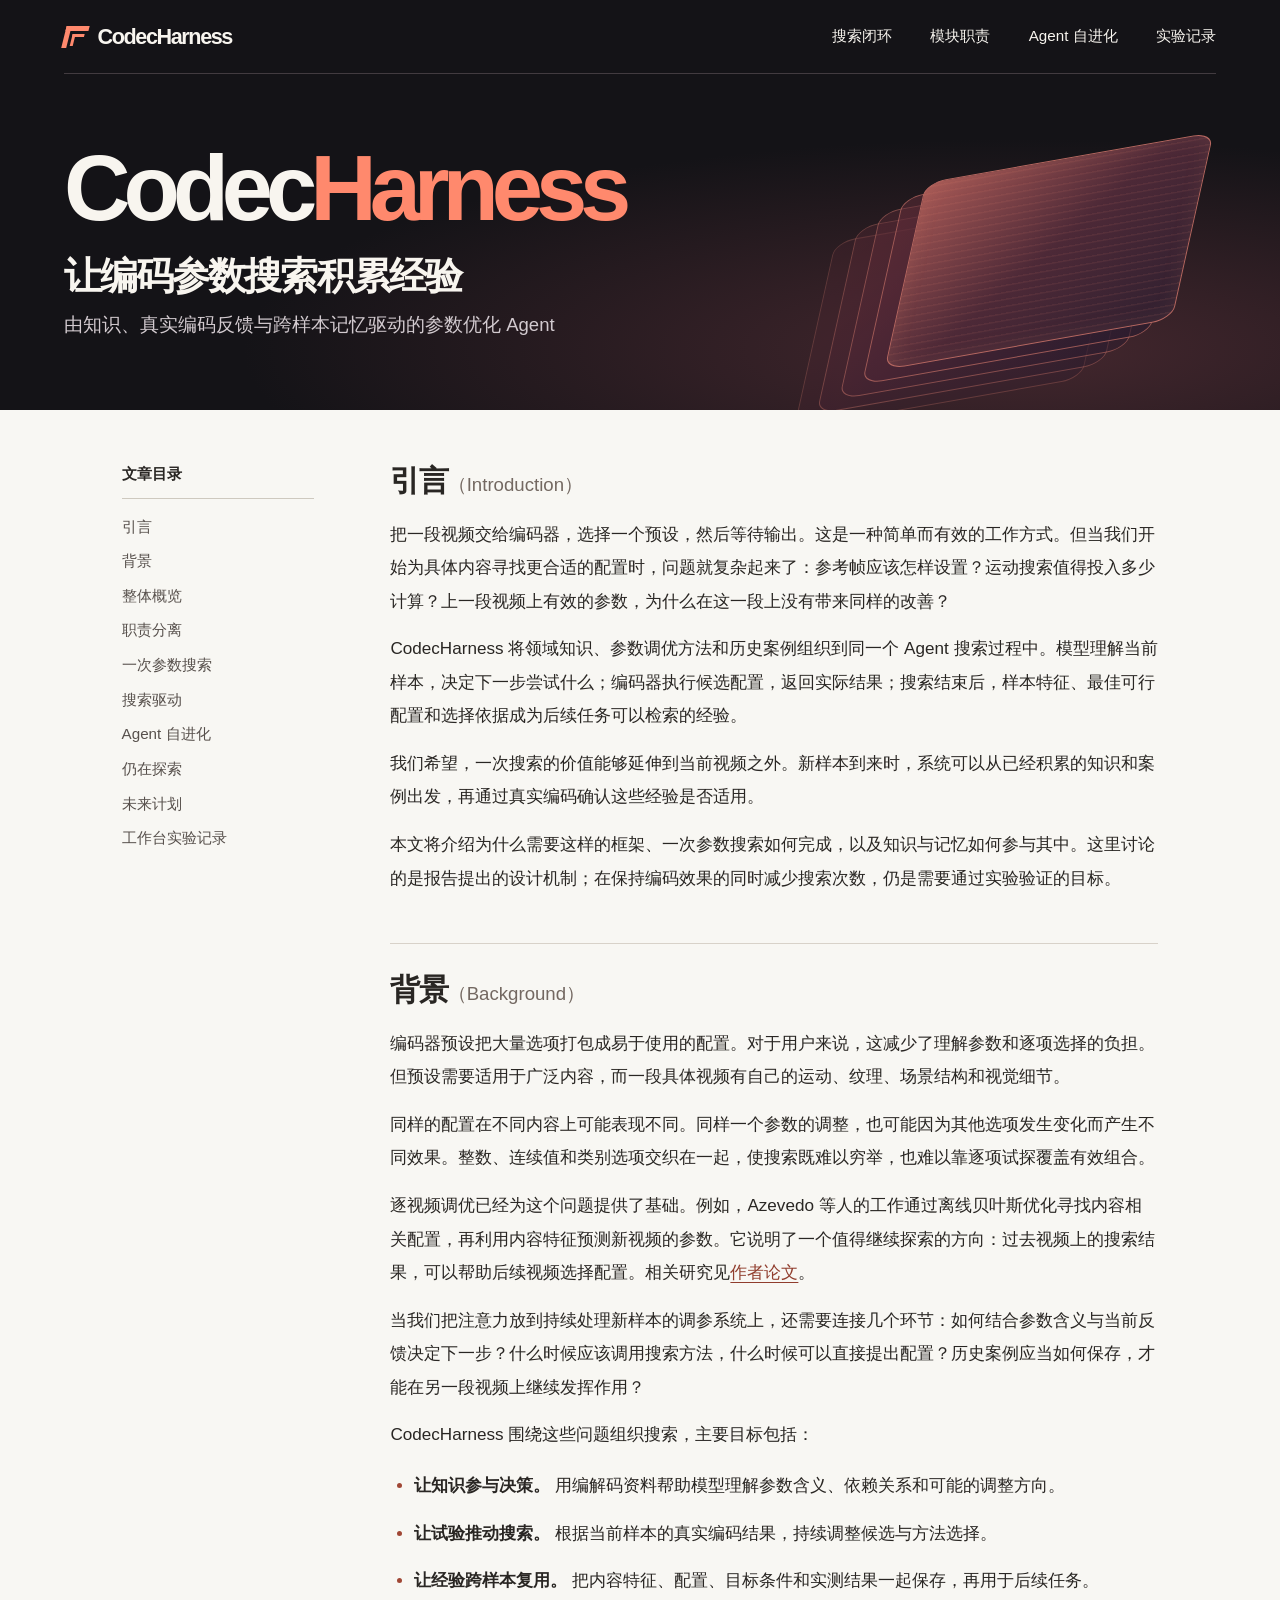
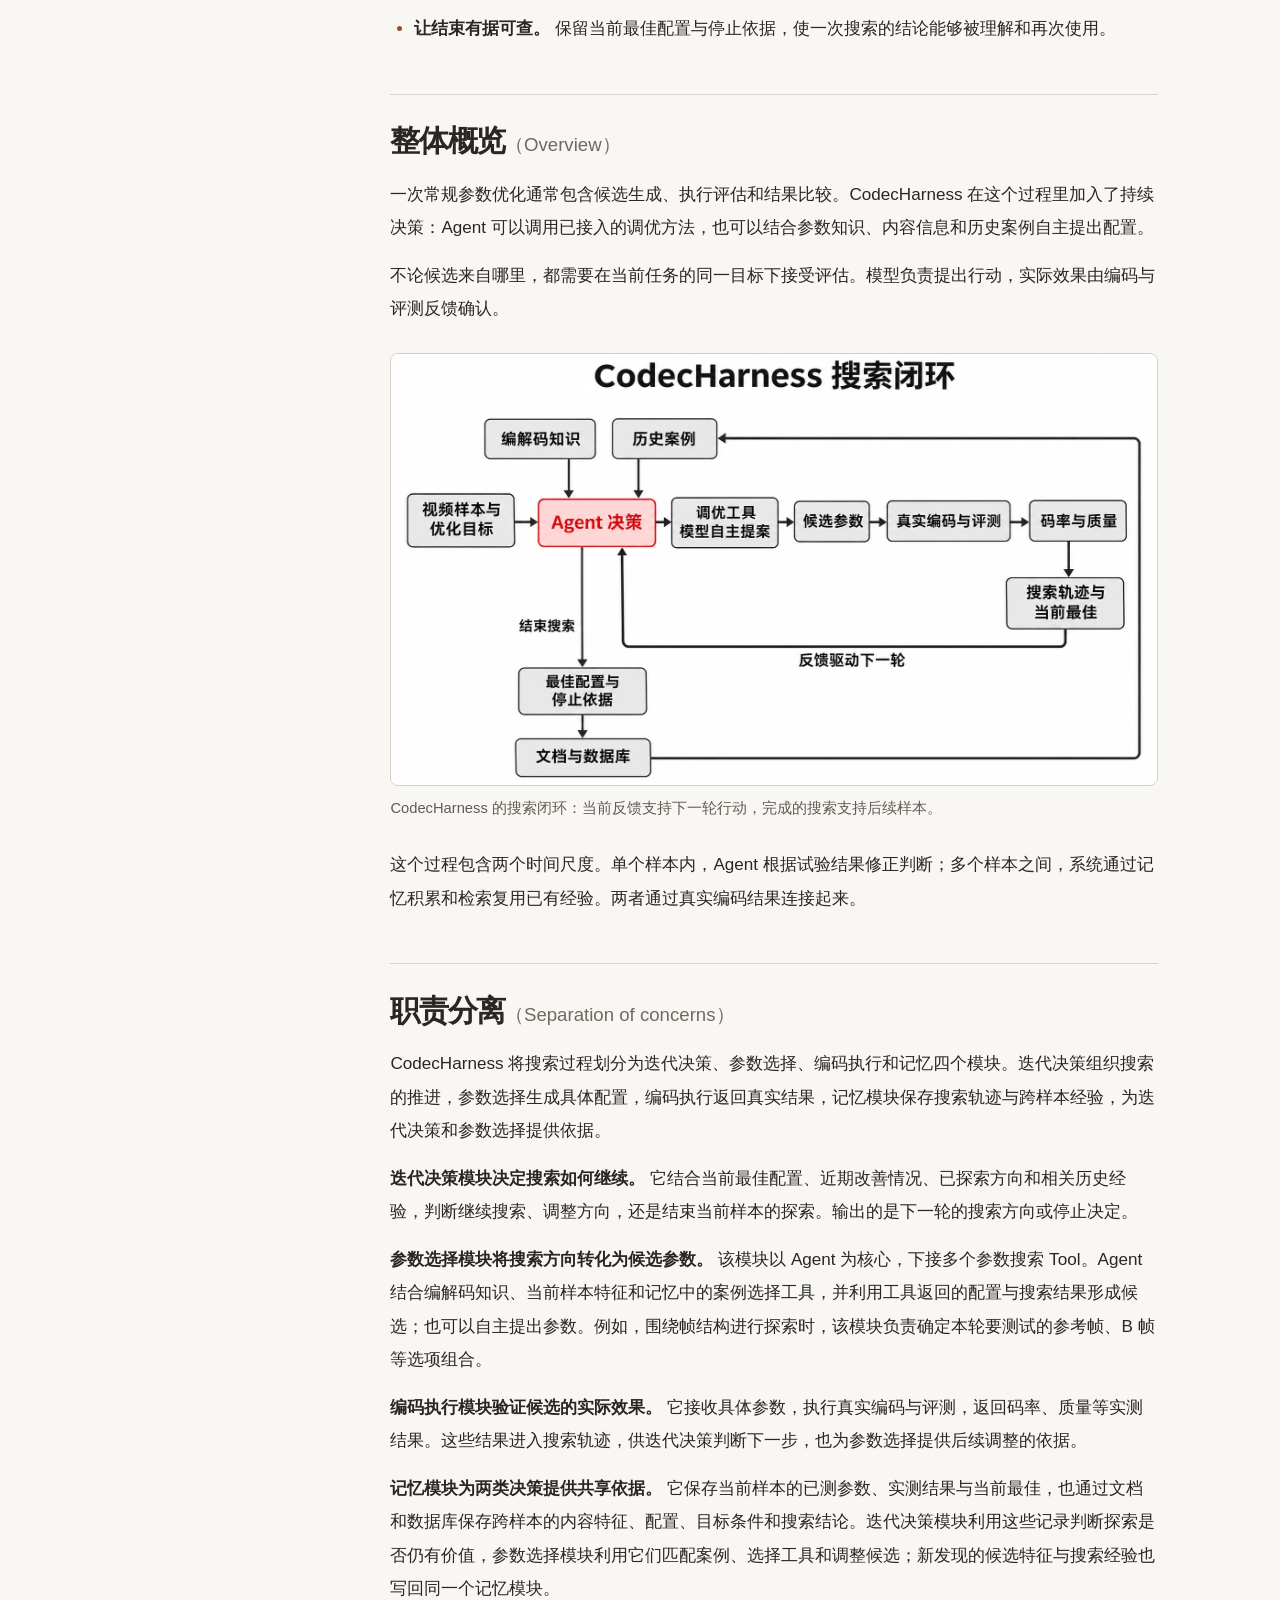
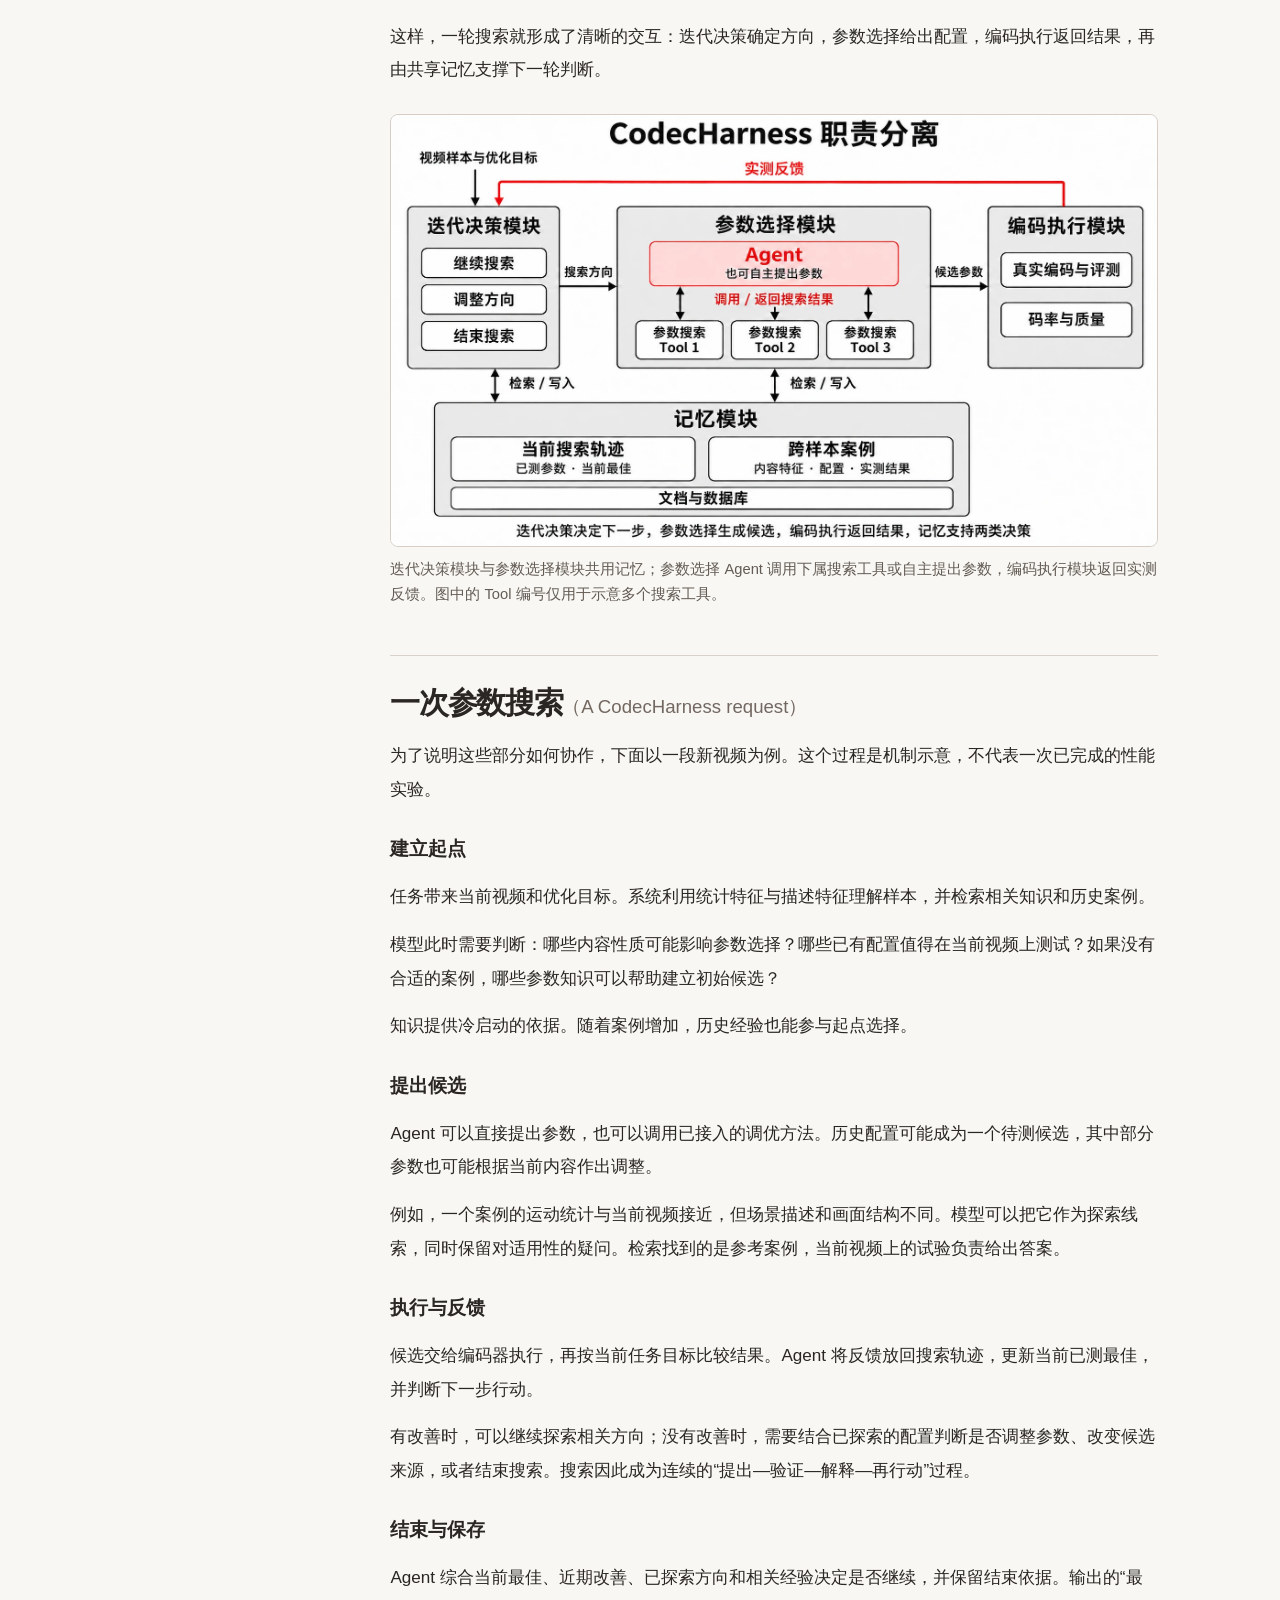
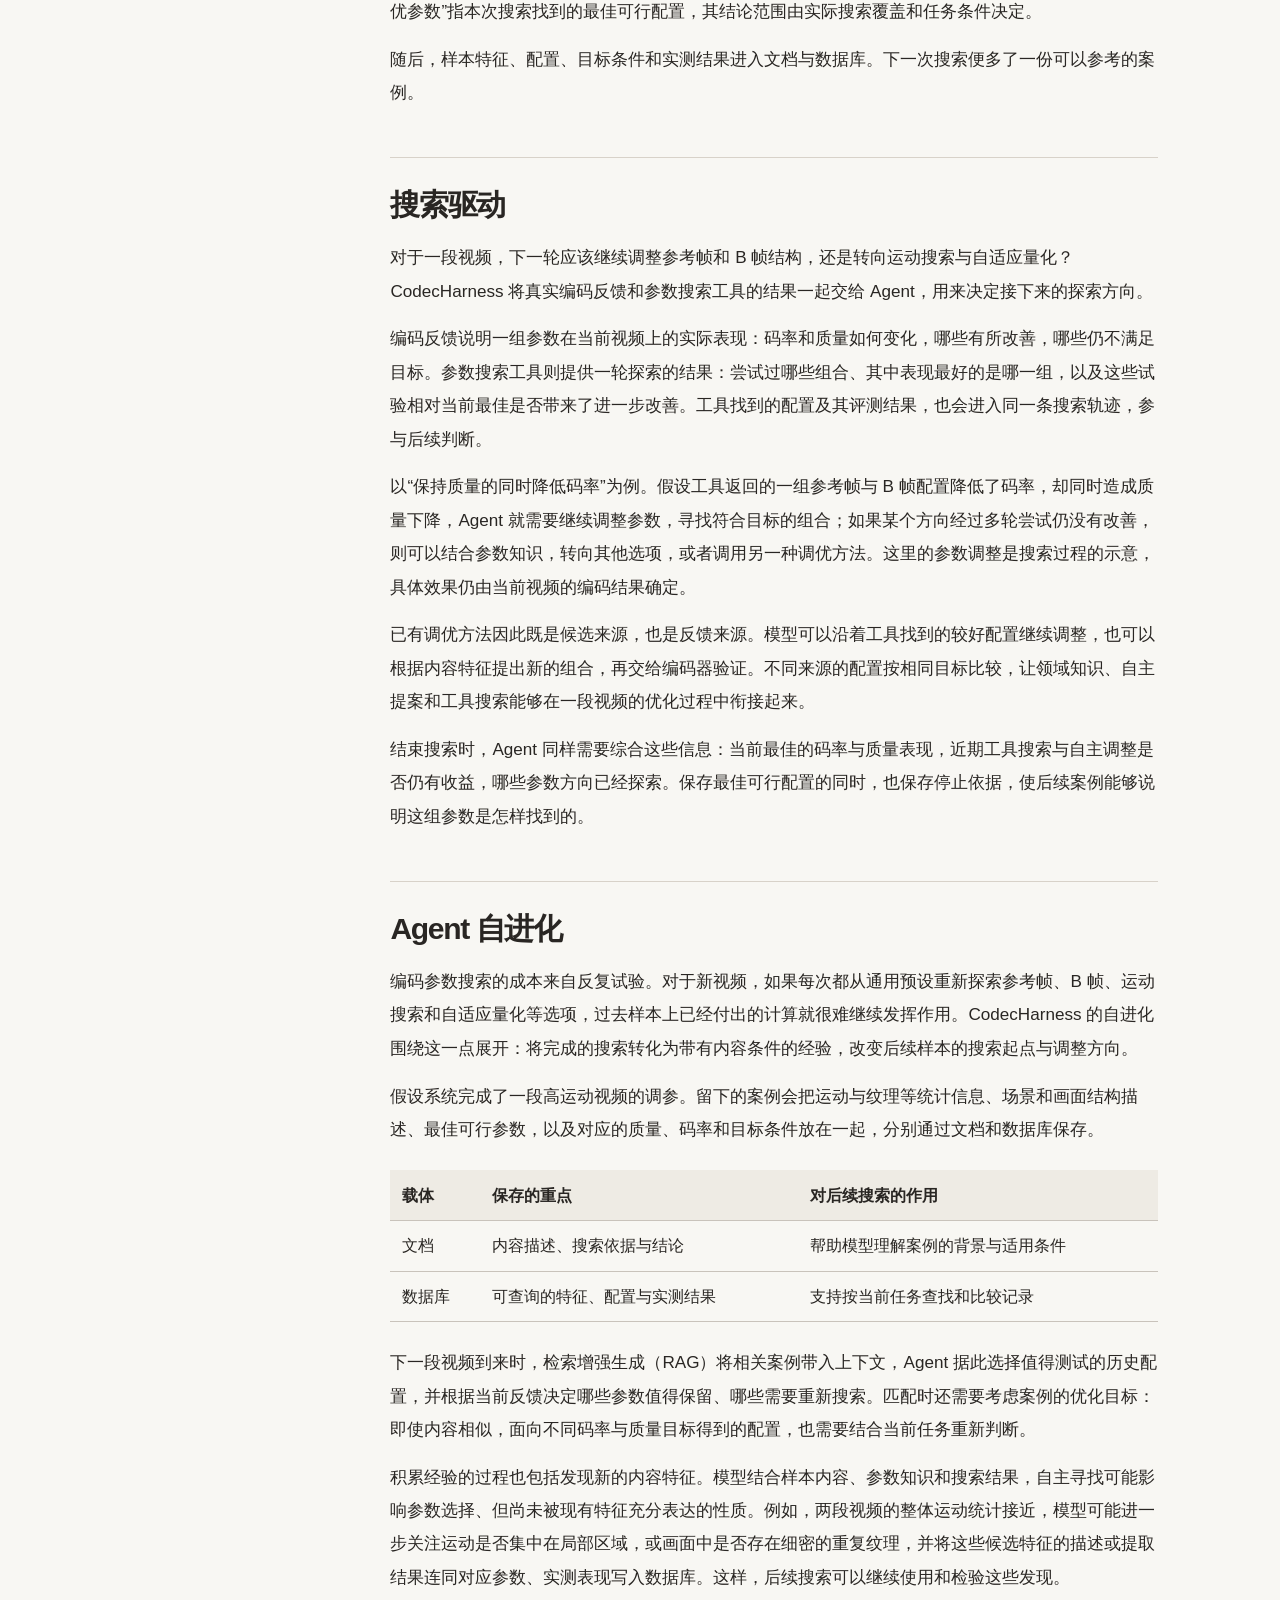
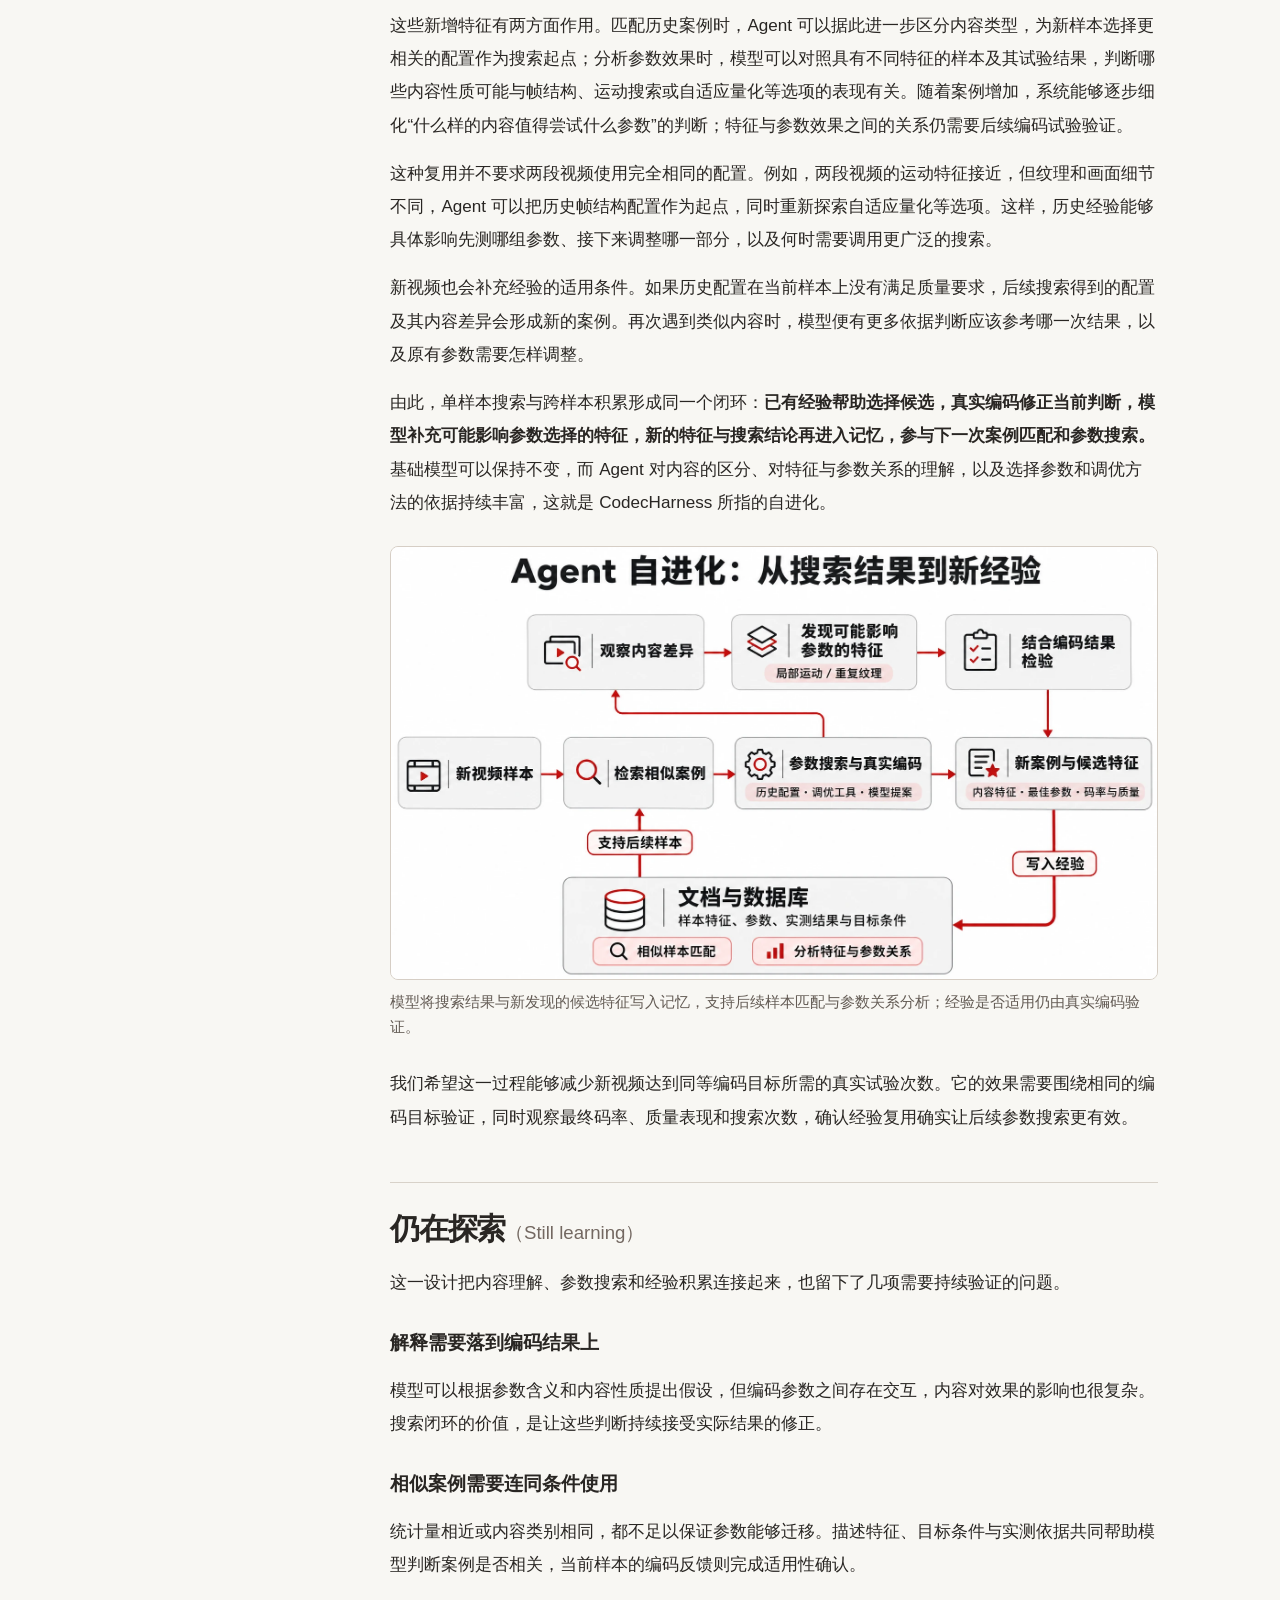
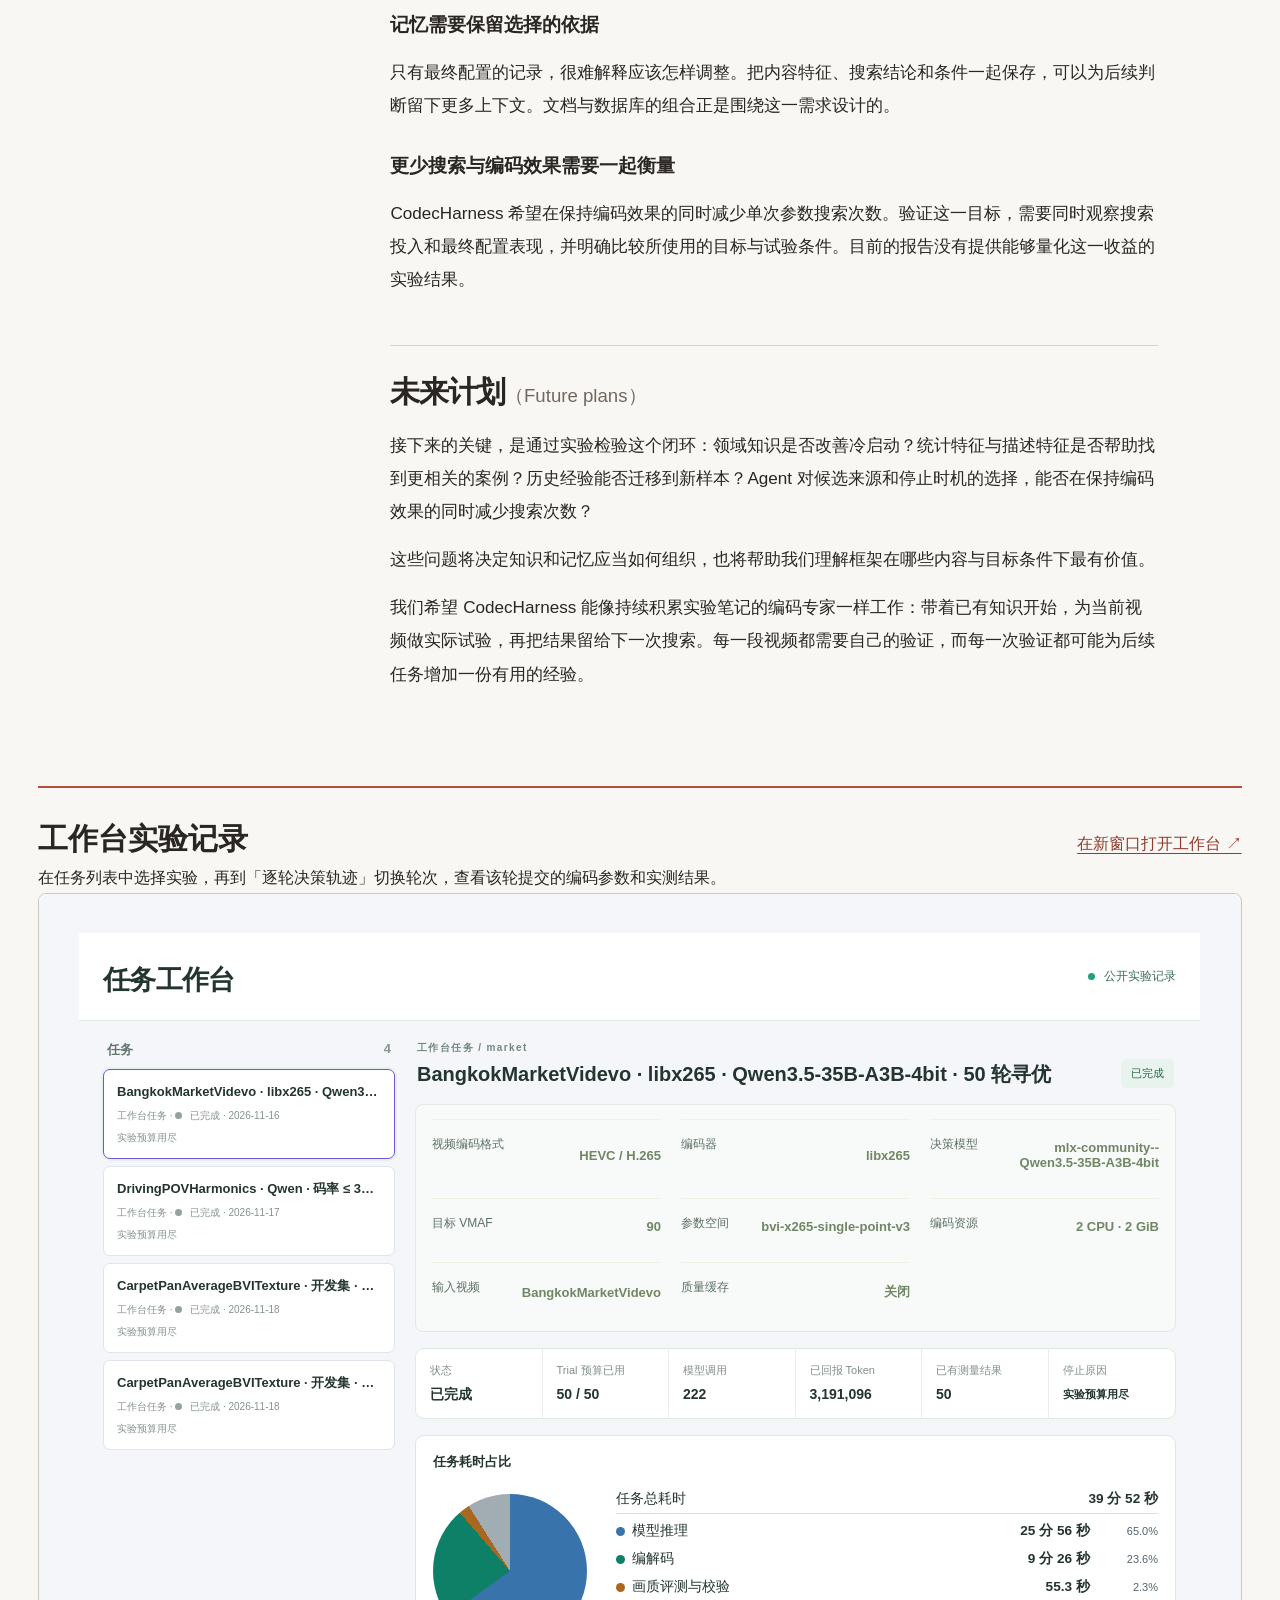
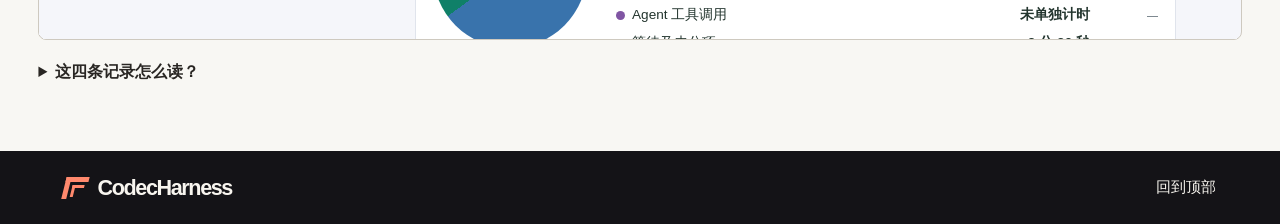
==== index.html @ 99e0470c "Embed the platform task workbench and publish four read-only records" ====
<!doctype html>
<html lang="zh-CN">
<head>
  <meta charset="utf-8">
  <meta name="viewport" content="width=device-width, initial-scale=1">
  <meta name="description" content="由知识、真实编码反馈与跨样本记忆驱动的参数优化 Agent。">
  <title>CodecHarness：让编码参数搜索积累经验</title>
  <link rel="stylesheet" href="homepage.css">
</head>
<body id="top">
  <a class="skip" href="#introduction">跳至正文</a>
  <header class="bar frame">
    <a class="brand" href="#top"><i aria-hidden="true"></i>CodecHarness</a>
    <nav aria-label="主导航"><a href="#overview">搜索闭环</a><a href="#modules">模块职责</a><a href="#evolution">Agent 自进化</a><a href="#experiments">实验记录</a></nav>
  </header>
  <main>
    <div class="cover">
      <div class="frame hero">
        <div class="title-block">
          <h1><span class="wordmark">Codec<b>Harness</b></span><span class="sr-only">：</span><span class="headline">让编码参数搜索积累经验</span></h1>
          <p class="lead">由知识、真实编码反馈与跨样本记忆驱动的参数优化 Agent</p>
        </div>
        <div class="frames" aria-hidden="true"><i></i><i></i><i></i><i></i><i></i></div>
      </div>
    </div>
    <div class="paper">
      <div class="frame reading-layout">
        <aside class="contents">
          <h2>文章目录</h2>
          <nav aria-label="文章目录"><a href="#introduction">引言</a>
<a href="#background">背景</a>
<a href="#overview">整体概览</a>
<a href="#modules">职责分离</a>
<a href="#request">一次参数搜索</a>
<a href="#search">搜索驱动</a>
<a href="#evolution">Agent 自进化</a>
<a href="#questions">仍在探索</a>
<a href="#future">未来计划</a>
<a href="#experiments">工作台实验记录</a></nav>
        </aside>
        <div class="reading-column">
        <article class="manuscript" aria-label="项目正文">
<h2 id="introduction">引言<small>（Introduction）</small></h2>
<p>把一段视频交给编码器，选择一个预设，然后等待输出。这是一种简单而有效的工作方式。但当我们开始为具体内容寻找更合适的配置时，问题就复杂起来了：参考帧应该怎样设置？运动搜索值得投入多少计算？上一段视频上有效的参数，为什么在这一段上没有带来同样的改善？</p>
<p>CodecHarness 将领域知识、参数调优方法和历史案例组织到同一个 Agent 搜索过程中。模型理解当前样本，决定下一步尝试什么；编码器执行候选配置，返回实际结果；搜索结束后，样本特征、最佳可行配置和选择依据成为后续任务可以检索的经验。</p>
<p>我们希望，一次搜索的价值能够延伸到当前视频之外。新样本到来时，系统可以从已经积累的知识和案例出发，再通过真实编码确认这些经验是否适用。</p>
<p>本文将介绍为什么需要这样的框架、一次参数搜索如何完成，以及知识与记忆如何参与其中。这里讨论的是报告提出的设计机制；在保持编码效果的同时减少搜索次数，仍是需要通过实验验证的目标。</p>
<h2 id="background">背景<small>（Background）</small></h2>
<p>编码器预设把大量选项打包成易于使用的配置。对于用户来说，这减少了理解参数和逐项选择的负担。但预设需要适用于广泛内容，而一段具体视频有自己的运动、纹理、场景结构和视觉细节。</p>
<p>同样的配置在不同内容上可能表现不同。同样一个参数的调整，也可能因为其他选项发生变化而产生不同效果。整数、连续值和类别选项交织在一起，使搜索既难以穷举，也难以靠逐项试探覆盖有效组合。</p>
<p>逐视频调优已经为这个问题提供了基础。例如，Azevedo 等人的工作通过离线贝叶斯优化寻找内容相关配置，再利用内容特征预测新视频的参数。它说明了一个值得继续探索的方向：过去视频上的搜索结果，可以帮助后续视频选择配置。相关研究见<a href="https://studios.disneyresearch.com/app/uploads/2024/09/Efficient-Video-Encoder-Autotuning-via-Offline-Bayesian-Optimization-and-Supervised-Learning-Paper.pdf">作者论文</a>。</p>
<p>当我们把注意力放到持续处理新样本的调参系统上，还需要连接几个环节：如何结合参数含义与当前反馈决定下一步？什么时候应该调用搜索方法，什么时候可以直接提出配置？历史案例应当如何保存，才能在另一段视频上继续发挥作用？</p>
<p>CodecHarness 围绕这些问题组织搜索，主要目标包括：</p>
<ul>
<li><strong>让知识参与决策。</strong> 用编解码资料帮助模型理解参数含义、依赖关系和可能的调整方向。</li>
<li><strong>让试验推动搜索。</strong> 根据当前样本的真实编码结果，持续调整候选与方法选择。</li>
<li><strong>让经验跨样本复用。</strong> 把内容特征、配置、目标条件和实测结果一起保存，再用于后续任务。</li>
<li><strong>让结束有据可查。</strong> 保留当前最佳配置与停止依据，使一次搜索的结论能够被理解和再次使用。</li>
</ul>
<h2 id="overview">整体概览<small>（Overview）</small></h2>
<p>一次常规参数优化通常包含候选生成、执行评估和结果比较。CodecHarness 在这个过程里加入了持续决策：Agent 可以调用已接入的调优方法，也可以结合参数知识、内容信息和历史案例自主提出配置。</p>
<p>不论候选来自哪里，都需要在当前任务的同一目标下接受评估。模型负责提出行动，实际效果由编码与评测反馈确认。</p>
<figure>
<a class="diagram" href="images/search-loop.webp"><img src="images/search-loop.webp" alt="CodecHarness 搜索闭环" width="1672" height="941" loading="lazy"></a>
<figcaption>CodecHarness 的搜索闭环：当前反馈支持下一轮行动，完成的搜索支持后续样本。</figcaption>
</figure>
<p>这个过程包含两个时间尺度。单个样本内，Agent 根据试验结果修正判断；多个样本之间，系统通过记忆积累和检索复用已有经验。两者通过真实编码结果连接起来。</p>
<h2 id="modules">职责分离<small>（Separation of concerns）</small></h2>
<p>CodecHarness 将搜索过程划分为迭代决策、参数选择、编码执行和记忆四个模块。迭代决策组织搜索的推进，参数选择生成具体配置，编码执行返回真实结果，记忆模块保存搜索轨迹与跨样本经验，为迭代决策和参数选择提供依据。</p>
<p><strong>迭代决策模块决定搜索如何继续。</strong> 它结合当前最佳配置、近期改善情况、已探索方向和相关历史经验，判断继续搜索、调整方向，还是结束当前样本的探索。输出的是下一轮的搜索方向或停止决定。</p>
<p><strong>参数选择模块将搜索方向转化为候选参数。</strong> 该模块以 Agent 为核心，下接多个参数搜索 Tool。Agent 结合编解码知识、当前样本特征和记忆中的案例选择工具，并利用工具返回的配置与搜索结果形成候选；也可以自主提出参数。例如，围绕帧结构进行探索时，该模块负责确定本轮要测试的参考帧、B 帧等选项组合。</p>
<p><strong>编码执行模块验证候选的实际效果。</strong> 它接收具体参数，执行真实编码与评测，返回码率、质量等实测结果。这些结果进入搜索轨迹，供迭代决策判断下一步，也为参数选择提供后续调整的依据。</p>
<p><strong>记忆模块为两类决策提供共享依据。</strong> 它保存当前样本的已测参数、实测结果与当前最佳，也通过文档和数据库保存跨样本的内容特征、配置、目标条件和搜索结论。迭代决策模块利用这些记录判断探索是否仍有价值，参数选择模块利用它们匹配案例、选择工具和调整候选；新发现的候选特征与搜索经验也写回同一个记忆模块。</p>
<p>这样，一轮搜索就形成了清晰的交互：迭代决策确定方向，参数选择给出配置，编码执行返回结果，再由共享记忆支撑下一轮判断。</p>
<figure>
<a class="diagram" href="images/modules-v3.webp"><img src="images/modules-v3.webp" alt="CodecHarness 四个模块与交互" width="1672" height="941" loading="lazy"></a>
<figcaption>迭代决策模块与参数选择模块共用记忆；参数选择 Agent 调用下属搜索工具或自主提出参数，编码执行模块返回实测反馈。图中的 Tool 编号仅用于示意多个搜索工具。</figcaption>
</figure>
<h2 id="request">一次参数搜索<small>（A CodecHarness request）</small></h2>
<p>为了说明这些部分如何协作，下面以一段新视频为例。这个过程是机制示意，不代表一次已完成的性能实验。</p>
<h3>建立起点</h3>
<p>任务带来当前视频和优化目标。系统利用统计特征与描述特征理解样本，并检索相关知识和历史案例。</p>
<p>模型此时需要判断：哪些内容性质可能影响参数选择？哪些已有配置值得在当前视频上测试？如果没有合适的案例，哪些参数知识可以帮助建立初始候选？</p>
<p>知识提供冷启动的依据。随着案例增加，历史经验也能参与起点选择。</p>
<h3>提出候选</h3>
<p>Agent 可以直接提出参数，也可以调用已接入的调优方法。历史配置可能成为一个待测候选，其中部分参数也可能根据当前内容作出调整。</p>
<p>例如，一个案例的运动统计与当前视频接近，但场景描述和画面结构不同。模型可以把它作为探索线索，同时保留对适用性的疑问。检索找到的是参考案例，当前视频上的试验负责给出答案。</p>
<h3>执行与反馈</h3>
<p>候选交给编码器执行，再按当前任务目标比较结果。Agent 将反馈放回搜索轨迹，更新当前已测最佳，并判断下一步行动。</p>
<p>有改善时，可以继续探索相关方向；没有改善时，需要结合已探索的配置判断是否调整参数、改变候选来源，或者结束搜索。搜索因此成为连续的“提出—验证—解释—再行动”过程。</p>
<h3>结束与保存</h3>
<p>Agent 综合当前最佳、近期改善、已探索方向和相关经验决定是否继续，并保留结束依据。输出的“最优参数”指本次搜索找到的最佳可行配置，其结论范围由实际搜索覆盖和任务条件决定。</p>
<p>随后，样本特征、配置、目标条件和实测结果进入文档与数据库。下一次搜索便多了一份可以参考的案例。</p>
<h2 id="search">搜索驱动</h2>
<p>对于一段视频，下一轮应该继续调整参考帧和 B 帧结构，还是转向运动搜索与自适应量化？CodecHarness 将真实编码反馈和参数搜索工具的结果一起交给 Agent，用来决定接下来的探索方向。</p>
<p>编码反馈说明一组参数在当前视频上的实际表现：码率和质量如何变化，哪些有所改善，哪些仍不满足目标。参数搜索工具则提供一轮探索的结果：尝试过哪些组合、其中表现最好的是哪一组，以及这些试验相对当前最佳是否带来了进一步改善。工具找到的配置及其评测结果，也会进入同一条搜索轨迹，参与后续判断。</p>
<p>以“保持质量的同时降低码率”为例。假设工具返回的一组参考帧与 B 帧配置降低了码率，却同时造成质量下降，Agent 就需要继续调整参数，寻找符合目标的组合；如果某个方向经过多轮尝试仍没有改善，则可以结合参数知识，转向其他选项，或者调用另一种调优方法。这里的参数调整是搜索过程的示意，具体效果仍由当前视频的编码结果确定。</p>
<p>已有调优方法因此既是候选来源，也是反馈来源。模型可以沿着工具找到的较好配置继续调整，也可以根据内容特征提出新的组合，再交给编码器验证。不同来源的配置按相同目标比较，让领域知识、自主提案和工具搜索能够在一段视频的优化过程中衔接起来。</p>
<p>结束搜索时，Agent 同样需要综合这些信息：当前最佳的码率与质量表现，近期工具搜索与自主调整是否仍有收益，哪些参数方向已经探索。保存最佳可行配置的同时，也保存停止依据，使后续案例能够说明这组参数是怎样找到的。</p>
<h2 id="evolution">Agent 自进化</h2>
<p>编码参数搜索的成本来自反复试验。对于新视频，如果每次都从通用预设重新探索参考帧、B 帧、运动搜索和自适应量化等选项，过去样本上已经付出的计算就很难继续发挥作用。CodecHarness 的自进化围绕这一点展开：将完成的搜索转化为带有内容条件的经验，改变后续样本的搜索起点与调整方向。</p>
<p>假设系统完成了一段高运动视频的调参。留下的案例会把运动与纹理等统计信息、场景和画面结构描述、最佳可行参数，以及对应的质量、码率和目标条件放在一起，分别通过文档和数据库保存。</p>
<table>
<thead>
<tr>
<th>载体</th>
<th>保存的重点</th>
<th>对后续搜索的作用</th>
</tr>
</thead>
<tbody>
<tr>
<td>文档</td>
<td>内容描述、搜索依据与结论</td>
<td>帮助模型理解案例的背景与适用条件</td>
</tr>
<tr>
<td>数据库</td>
<td>可查询的特征、配置与实测结果</td>
<td>支持按当前任务查找和比较记录</td>
</tr>
</tbody>
</table>
<p>下一段视频到来时，检索增强生成（RAG）将相关案例带入上下文，Agent 据此选择值得测试的历史配置，并根据当前反馈决定哪些参数值得保留、哪些需要重新搜索。匹配时还需要考虑案例的优化目标：即使内容相似，面向不同码率与质量目标得到的配置，也需要结合当前任务重新判断。</p>
<p>积累经验的过程也包括发现新的内容特征。模型结合样本内容、参数知识和搜索结果，自主寻找可能影响参数选择、但尚未被现有特征充分表达的性质。例如，两段视频的整体运动统计接近，模型可能进一步关注运动是否集中在局部区域，或画面中是否存在细密的重复纹理，并将这些候选特征的描述或提取结果连同对应参数、实测表现写入数据库。这样，后续搜索可以继续使用和检验这些发现。</p>
<p>这些新增特征有两方面作用。匹配历史案例时，Agent 可以据此进一步区分内容类型，为新样本选择更相关的配置作为搜索起点；分析参数效果时，模型可以对照具有不同特征的样本及其试验结果，判断哪些内容性质可能与帧结构、运动搜索或自适应量化等选项的表现有关。随着案例增加，系统能够逐步细化“什么样的内容值得尝试什么参数”的判断；特征与参数效果之间的关系仍需要后续编码试验验证。</p>
<p>这种复用并不要求两段视频使用完全相同的配置。例如，两段视频的运动特征接近，但纹理和画面细节不同，Agent 可以把历史帧结构配置作为起点，同时重新探索自适应量化等选项。这样，历史经验能够具体影响先测哪组参数、接下来调整哪一部分，以及何时需要调用更广泛的搜索。</p>
<p>新视频也会补充经验的适用条件。如果历史配置在当前样本上没有满足质量要求，后续搜索得到的配置及其内容差异会形成新的案例。再次遇到类似内容时，模型便有更多依据判断应该参考哪一次结果，以及原有参数需要怎样调整。</p>
<p>由此，单样本搜索与跨样本积累形成同一个闭环：<strong>已有经验帮助选择候选，真实编码修正当前判断，模型补充可能影响参数选择的特征，新的特征与搜索结论再进入记忆，参与下一次案例匹配和参数搜索。</strong> 基础模型可以保持不变，而 Agent 对内容的区分、对特征与参数关系的理解，以及选择参数和调优方法的依据持续丰富，这就是 CodecHarness 所指的自进化。</p>
<figure>
<a class="diagram" href="images/agent-evolution.webp"><img src="images/agent-evolution.webp" alt="Agent 自进化：从搜索结果到新经验" width="1672" height="941" loading="lazy"></a>
<figcaption>模型将搜索结果与新发现的候选特征写入记忆，支持后续样本匹配与参数关系分析；经验是否适用仍由真实编码验证。</figcaption>
</figure>
<p>我们希望这一过程能够减少新视频达到同等编码目标所需的真实试验次数。它的效果需要围绕相同的编码目标验证，同时观察最终码率、质量表现和搜索次数，确认经验复用确实让后续参数搜索更有效。</p>
<h2 id="questions">仍在探索<small>（Still learning）</small></h2>
<p>这一设计把内容理解、参数搜索和经验积累连接起来，也留下了几项需要持续验证的问题。</p>
<h3>解释需要落到编码结果上</h3>
<p>模型可以根据参数含义和内容性质提出假设，但编码参数之间存在交互，内容对效果的影响也很复杂。搜索闭环的价值，是让这些判断持续接受实际结果的修正。</p>
<h3>相似案例需要连同条件使用</h3>
<p>统计量相近或内容类别相同，都不足以保证参数能够迁移。描述特征、目标条件与实测依据共同帮助模型判断案例是否相关，当前样本的编码反馈则完成适用性确认。</p>
<h3>记忆需要保留选择的依据</h3>
<p>只有最终配置的记录，很难解释应该怎样调整。把内容特征、搜索结论和条件一起保存，可以为后续判断留下更多上下文。文档与数据库的组合正是围绕这一需求设计的。</p>
<h3>更少搜索与编码效果需要一起衡量</h3>
<p>CodecHarness 希望在保持编码效果的同时减少单次参数搜索次数。验证这一目标，需要同时观察搜索投入和最终配置表现，并明确比较所使用的目标与试验条件。目前的报告没有提供能够量化这一收益的实验结果。</p>
<h2 id="future">未来计划<small>（Future plans）</small></h2>
<p>接下来的关键，是通过实验检验这个闭环：领域知识是否改善冷启动？统计特征与描述特征是否帮助找到更相关的案例？历史经验能否迁移到新样本？Agent 对候选来源和停止时机的选择，能否在保持编码效果的同时减少搜索次数？</p>
<p>这些问题将决定知识和记忆应当如何组织，也将帮助我们理解框架在哪些内容与目标条件下最有价值。</p>
<p>我们希望 CodecHarness 能像持续积累实验笔记的编码专家一样工作：带着已有知识开始，为当前视频做实际试验，再把结果留给下一次搜索。每一段视频都需要自己的验证，而每一次验证都可能为后续任务增加一份有用的经验。</p>
        </article>
        </div>
      </div>
      <section class="records" aria-labelledby="experiments">
        <div class="records-heading"><h2 id="experiments">工作台实验记录</h2><a href="workbench/" target="_blank" rel="noopener">在新窗口打开工作台 ↗</a></div>
        <p>在任务列表中选择实验，再到「逐轮决策轨迹」切换轮次，查看该轮提交的编码参数和实测结果。</p>
        <iframe title="CodecHarness 任务工作台" src="workbench/" loading="lazy"></iframe>
        <details class="findings"><summary>这四条记录怎么读？</summary>
          <p><strong>曼谷市场片</strong>固定 VMAF ≥ 90，四段接续搜索共 50 轮。第 48 轮测得最低合格码率 286.425 kb/s，VMAF 为 90.226。该点尚无独立复测。</p>
          <p><strong>行车片</strong>固定码率上限 397.305 kb/s。50 轮中，第 35 轮在上限内画质最高，实测 382.658 kb/s、VMAF 91.657，独立复测得到相同码流。</p>
          <p><strong>地毯片</strong>两组各跑满 10 轮。同时按 VMAF ≥ 90 和码率 ≤ 397.305 kb/s 判断，空记忆组在第 10 轮首次达标，读取十条训练片经验的组在第 2 轮首次达标。在全部 19 条开发片中，两组分别有 8 条和 9 条通过复测。共同达标的 8 条中，其余 7 条的首次达标轮次相同。</p>
        </details>
      </section>
    </div>
  </main>
  <footer class="frame foot"><a class="brand" href="#top"><i aria-hidden="true"></i>CodecHarness</a><a href="#top">回到顶部</a></footer>
</body>
</html>
---- homepage.css ----
:root {
  color-scheme: dark;
  --bg: #141317;
  --ink: #f8f5ef;
  --accent: #ff896d;
  --rule: #423b40;
  font: 100%/1.7 "DM Sans", "Noto Sans CJK SC", "Microsoft YaHei", sans-serif;
  color: var(--ink);
  background: var(--bg);
}
* { box-sizing: border-box; }
body, h1, h2, h3, p, figure { margin: 0; }
.frame { width: min(90%, 78rem); margin-inline: auto; }
a { color: inherit; text-underline-offset: .25em; }
:focus-visible { outline: 3px solid #d0573e; outline-offset: 4px; }
.sr-only { position: absolute; width: 1px; height: 1px; overflow: hidden; clip-path: inset(50%); }
.skip { position: absolute; top: -5rem; left: 1rem; padding: .6rem; z-index: 2; background: var(--bg); }
.skip:focus { top: 1rem; }
.bar, .brand, .bar nav, .foot { display: flex; align-items: center; }
.bar, .foot { min-height: 4.6rem; justify-content: space-between; gap: 1rem; }
.bar { border-bottom: 1px solid var(--rule); }
.brand, nav a, .foot a { text-decoration: none; }
.brand { gap: .65rem; font: 700 1.35rem/1 "DM Sans", sans-serif; letter-spacing: -.065em; }
.brand i { width: 1.45rem; height: 1.35rem; transform: skew(-14deg); border-top: .36rem solid var(--accent); border-left: .36rem solid var(--accent); }
.brand i::after { content: ""; display: block; margin: .18rem; height: .6rem; border-top: .2rem solid var(--accent); border-left: .2rem solid var(--accent); }
.bar nav { gap: clamp(.9rem, 3vw, 2.8rem); }
nav a, .foot > a:last-child { font-size: .95rem; }
nav a:hover, .foot a:hover { text-decoration: underline; }
.cover { overflow: hidden; background: radial-gradient(ellipse at 80% 82%,#44272e,transparent 54%); }
.hero { position: relative; isolation: isolate; padding-block: clamp(3rem, 5.4vw, 5.5rem); }
h1 { line-height: 1.15; }
.wordmark, .headline { display: block; }
.wordmark { font: 730 clamp(2.85rem, 7.2vw, 7rem)/1 "DM Sans", Arial, sans-serif; letter-spacing: -.077em; }
.wordmark b { color: var(--accent); font-weight: inherit; }
.headline { font-size: clamp(1.55rem, 3vw, 3.1rem); letter-spacing: -.05em; margin-top: 1.2rem; }
.lead { margin-top: .7rem; color: #d2cacf; font-size: clamp(1rem, 1.45vw, 1.25rem); }
.title-block { max-width: 70%; }
.frames { position: absolute; z-index: -1; top: 50%; right: 2%; width: 25%; aspect-ratio: 1.6; transform: translateY(-45%) skewY(-10deg) skewX(-13deg); }
.frames i { position: absolute; inset: 0; border: 1px solid #b76861; border-radius: 7%; background: linear-gradient(130deg,#682f3b99,#281b2fc9); }
.frames i:nth-child(1) { transform: translate(-28%,24%); opacity: .35; }
.frames i:nth-child(2) { transform: translate(-21%,18%); opacity: .48; }
.frames i:nth-child(3) { transform: translate(-14%,12%); opacity: .62; }
.frames i:nth-child(4) { transform: translate(-7%,6%); opacity: .8; }
.frames i:last-child { background: repeating-linear-gradient(0deg,transparent 0 5px,#fa8f7414 6px 7px),linear-gradient(140deg,#a65855,#4d2937 50%,#302030); box-shadow: inset 0 0 1.2rem #ec9c721c; }
.paper { color-scheme: light; color: #292623; background: #f8f7f3; }
.reading-layout { display: grid; grid-template-columns: 12rem minmax(0, 48rem); gap: clamp(2rem, 6vw, 6rem); justify-content: center; padding-block: clamp(2rem, 4vw, 4rem) 5rem; }
.contents { position: sticky; top: 1.2rem; align-self: start; }
.contents h2 { font-size: .95rem; padding-bottom: .7rem; border-bottom: 1px solid #cec9bf; }
.contents nav { display: grid; padding-block: .7rem; gap: .15rem; }
.contents a { width: fit-content; padding: .2rem 0; color: #57504c; }
.manuscript { min-width: 0; font-size: 1.07rem; }
.manuscript h2 { margin: 3rem 0 1rem; padding-top: 1.65rem; border-top: 1px solid #d8d2c9; font-size: clamp(1.55rem, 2.35vw, 2.3rem); line-height: 1.35; letter-spacing: -.045em; scroll-margin-top: 1rem; }
.manuscript h2:first-child { margin-top: 0; padding-top: 0; border: 0; }
.manuscript h2 small { font: 500 .62em/1.5 "DM Sans", sans-serif; color: #736861; letter-spacing: 0; }
.manuscript h3 { font-size: 1.2rem; margin-top: 1.7rem; }
.manuscript p, .manuscript li { margin-block: .9rem; line-height: 1.95; }
.manuscript a:not(.diagram) { color: #903d2d; }
.manuscript ul { padding-left: 1.4em; }
.manuscript li::marker { color: #a04735; }
.manuscript table { width: 100%; border-collapse: collapse; margin-block: 1.5rem; font-size: 1rem; }
.manuscript th, .manuscript td { text-align: left; padding: .7rem; border-bottom: 1px solid #c9c3bb; }
.manuscript thead { background: #eeebe4; }
figure { margin-block: 1.7rem; }
.diagram { display: block; border: 1px solid #d6cec5; border-radius: .5rem; overflow: hidden; background: white; cursor: zoom-in; }
.diagram img { display: block; width: 100%; height: auto; }
figcaption { color: #635b54; font-size: .92rem; }
figcaption { margin-top: .65rem; }
@media (max-width: 52rem) {
  .reading-layout { grid-template-columns: 1fr; gap: 1.4rem; }
  .contents { position: static; }
  .contents nav { display: flex; flex-wrap: wrap; gap: .25rem 1.15rem; }
  .contents a { font-size: .9rem; }
  .title-block { max-width: 78%; }
  .frames { width: 17%; right: 0; }
}
@media (max-width: 36rem) {
  .bar { flex-wrap: wrap; padding-block: .85rem; gap: .6rem; }
  .bar nav { flex-wrap: wrap; }
  .frames { display: none; }
  .title-block { max-width: none; }
  .manuscript th, .manuscript td { padding: .45rem; }
}

.reading-column { min-width: 0; }
.records { width: min(94%, 94rem); margin: 0 auto; padding: 1.6rem 0 3rem; border-top: 2px solid #b65038; }
.records-heading { display: flex; align-items: baseline; flex-wrap: wrap; justify-content: space-between; gap: .5rem 1rem; }
.records-heading h2 { margin: 0; font-size: clamp(1.65rem, 2.35vw, 2.3rem); }
.records-heading a { color: #903d2d; }
.records p { line-height: 1.8; }
.records iframe { display: block; width: 100%; height: clamp(34rem, 83vh, 68rem); border: 1px solid #cec9bf; background: #f5f6fa; border-radius: .5rem; }
.findings { padding: 1.1rem 0; max-width: 55rem; }
.findings summary { cursor: pointer; font-weight: 600; }
.findings strong { margin-right: .6em; }
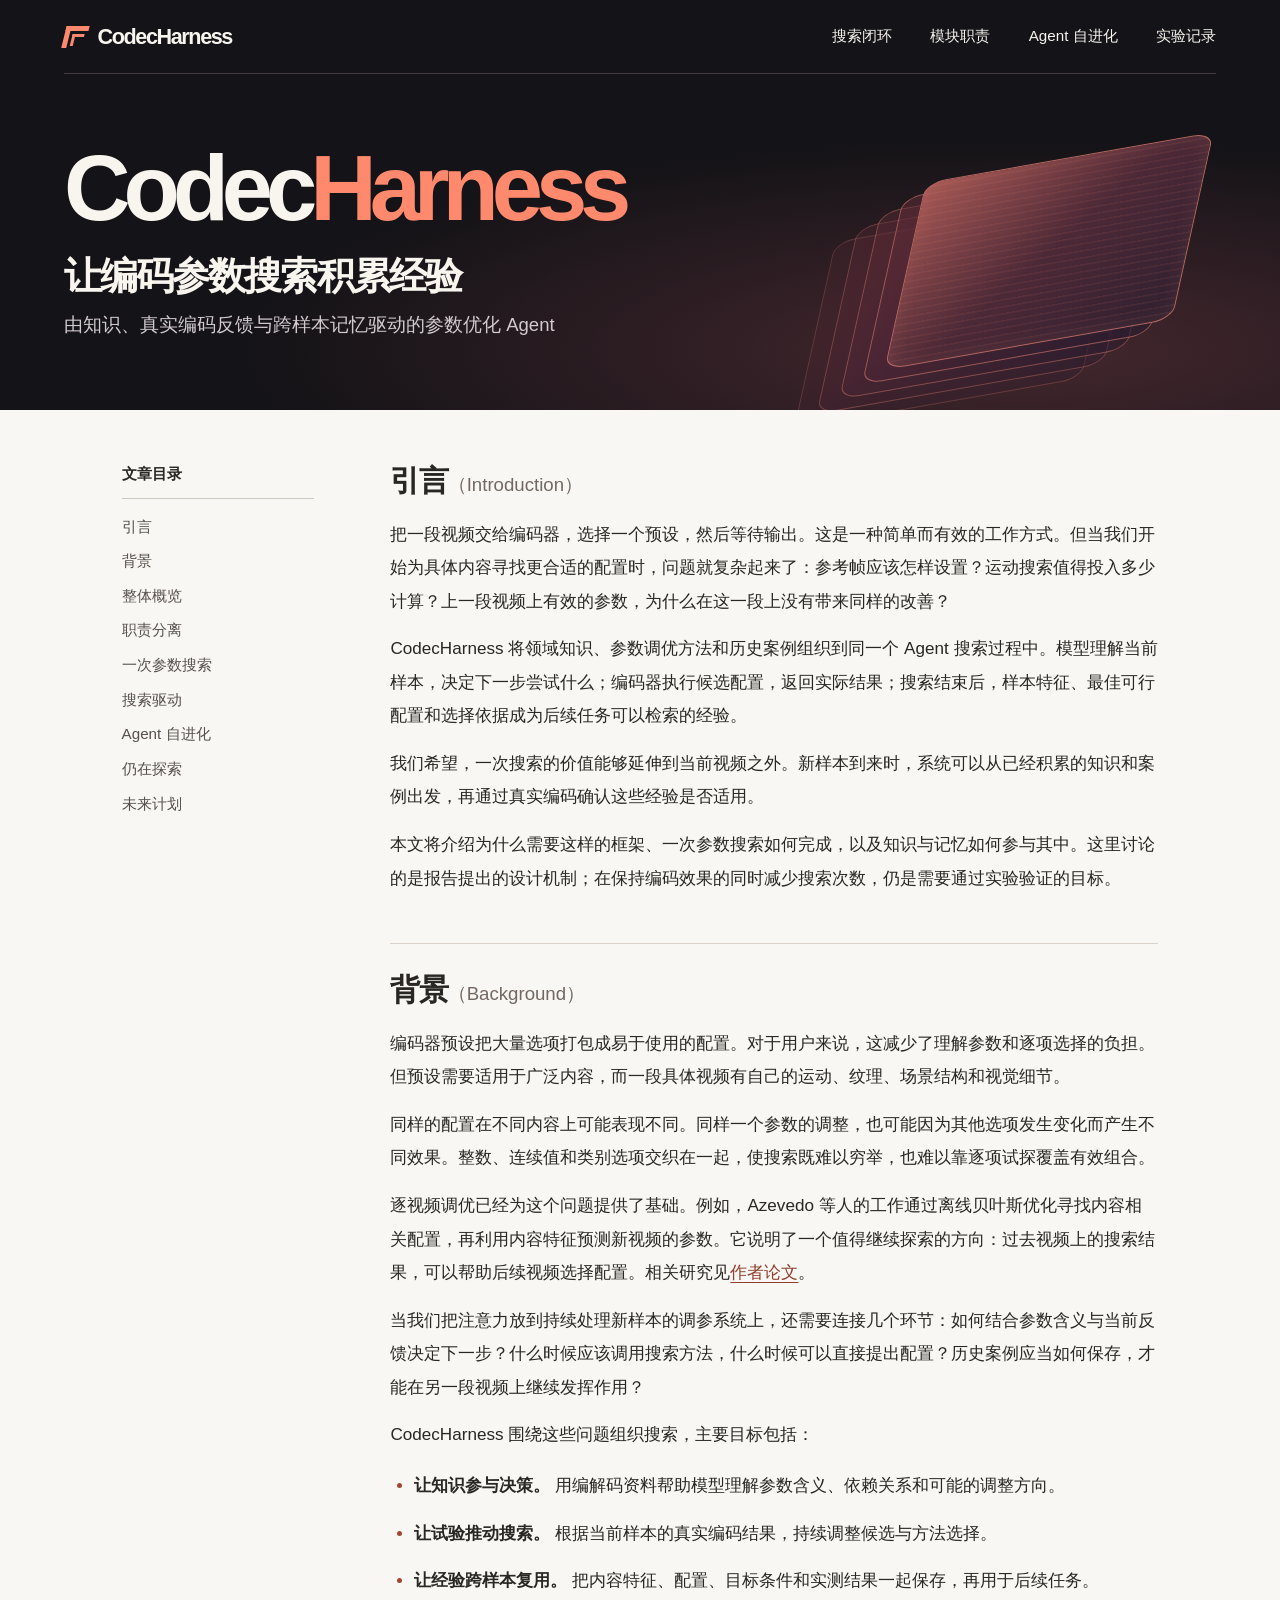
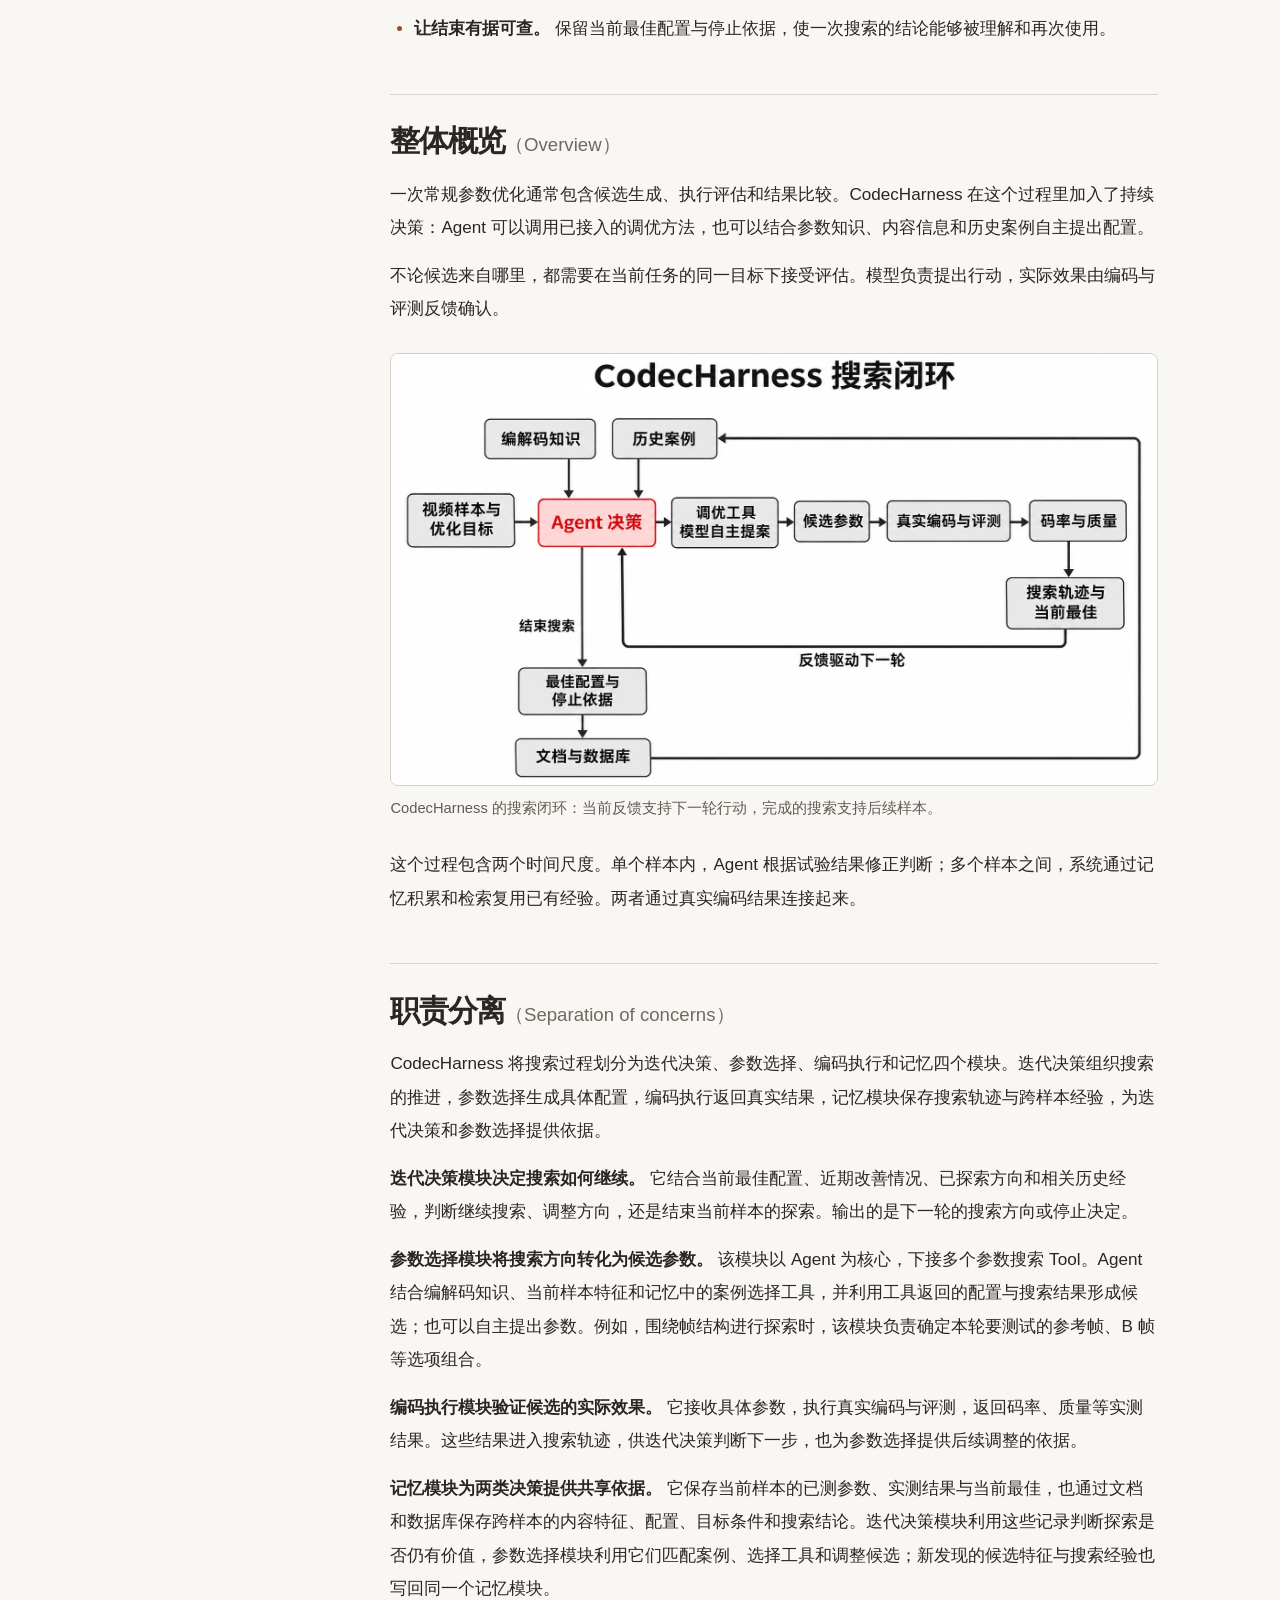
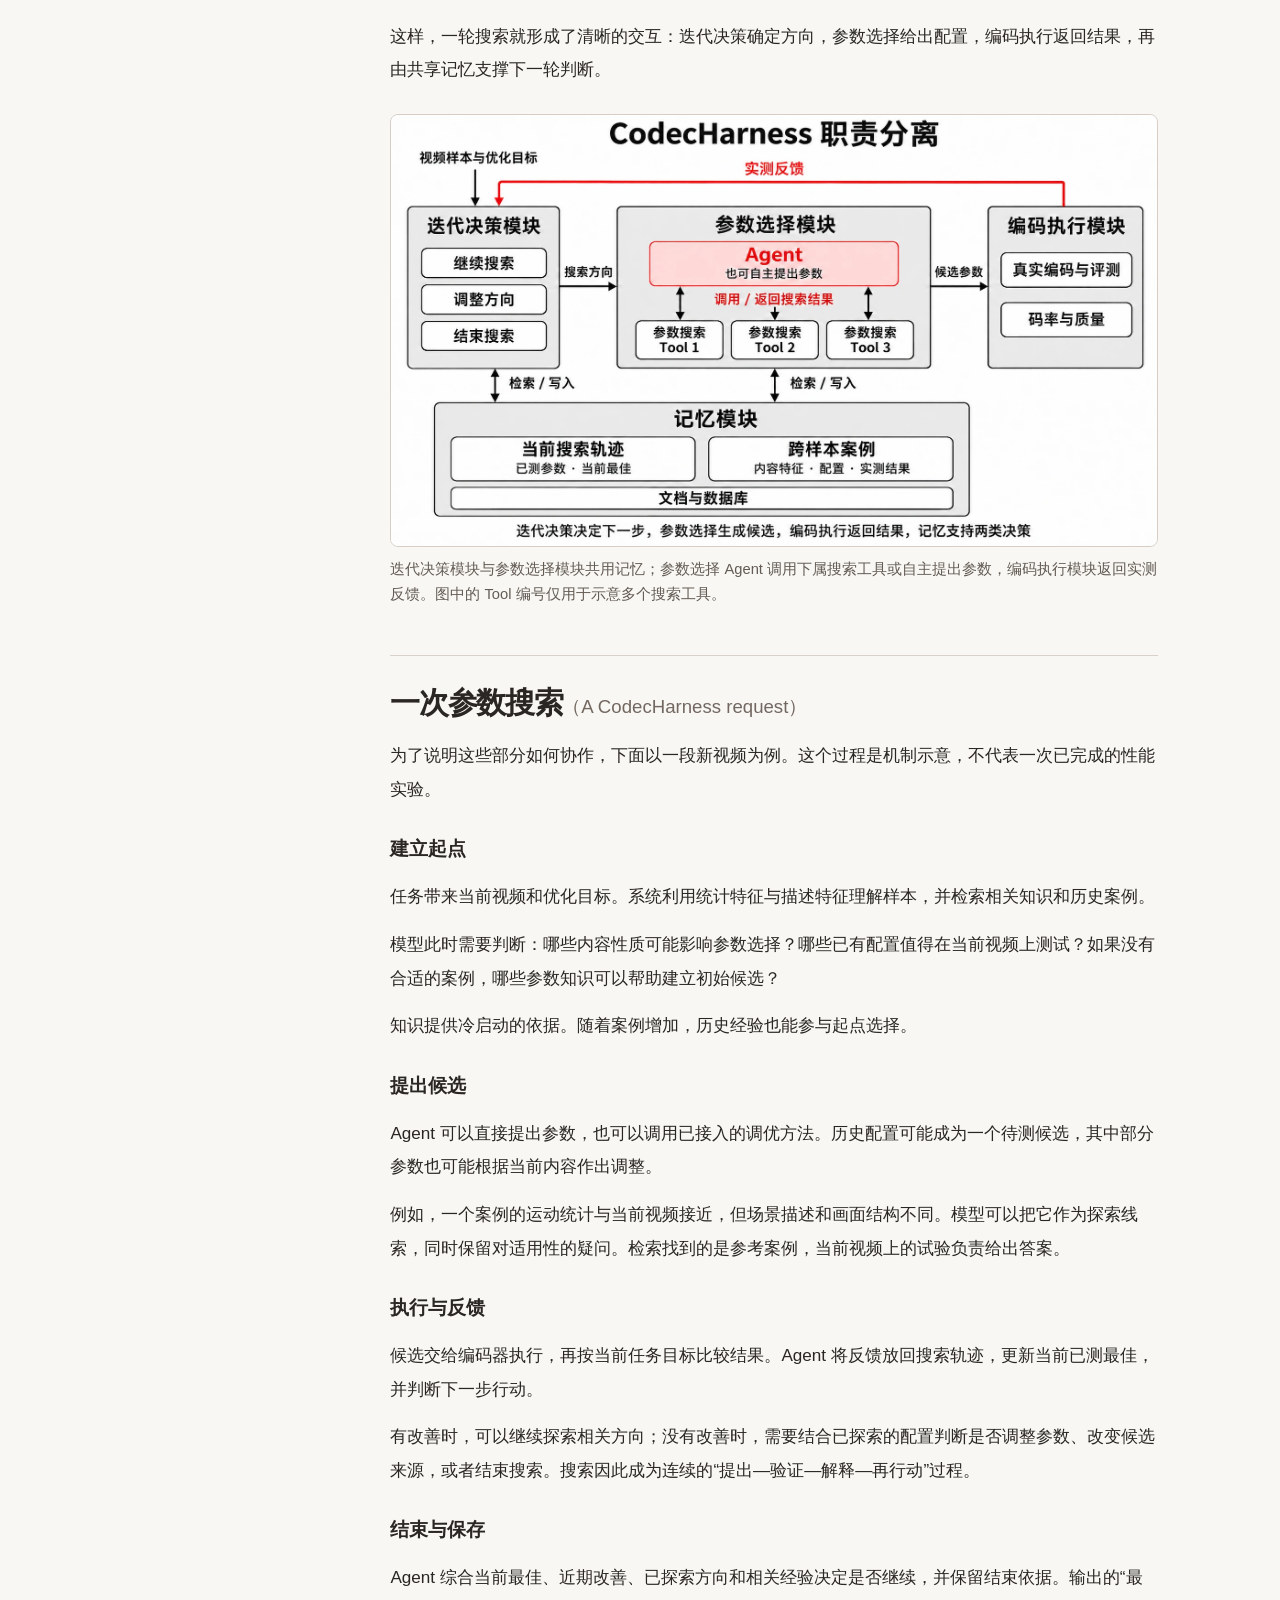
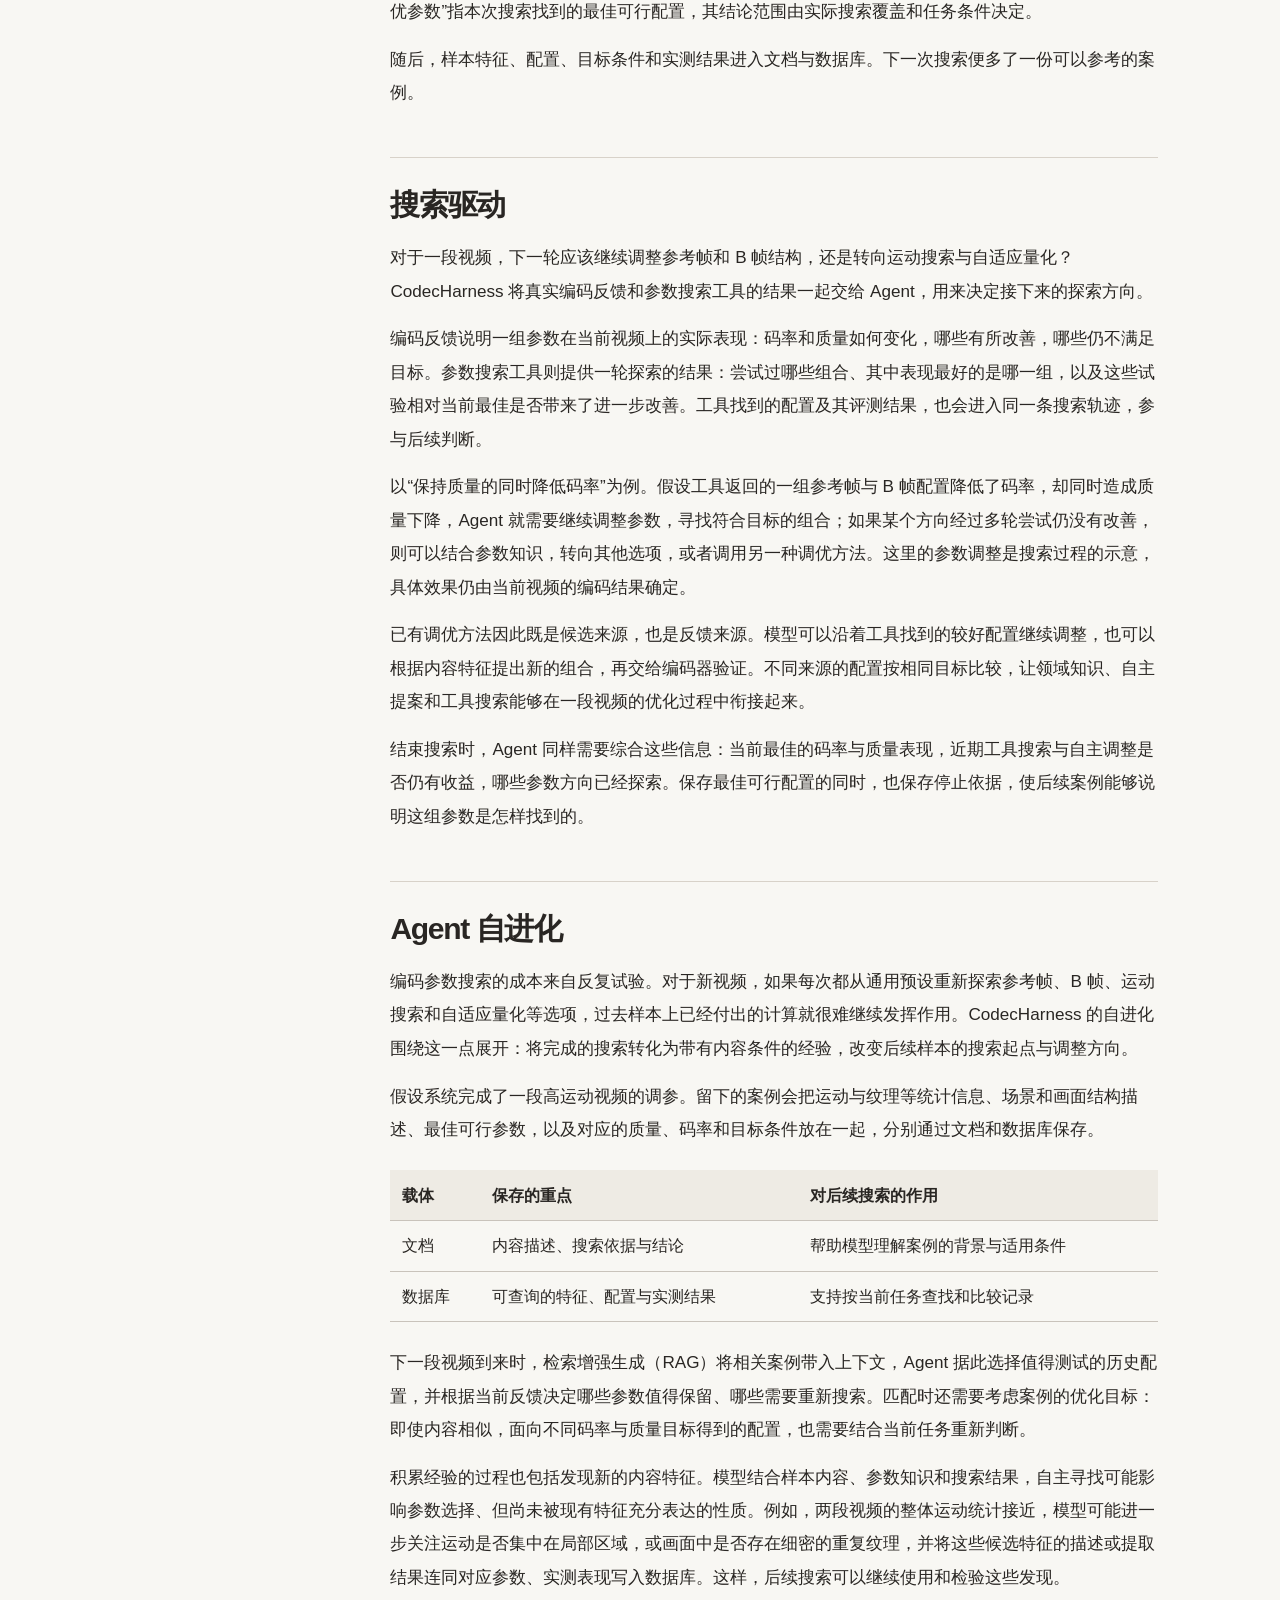
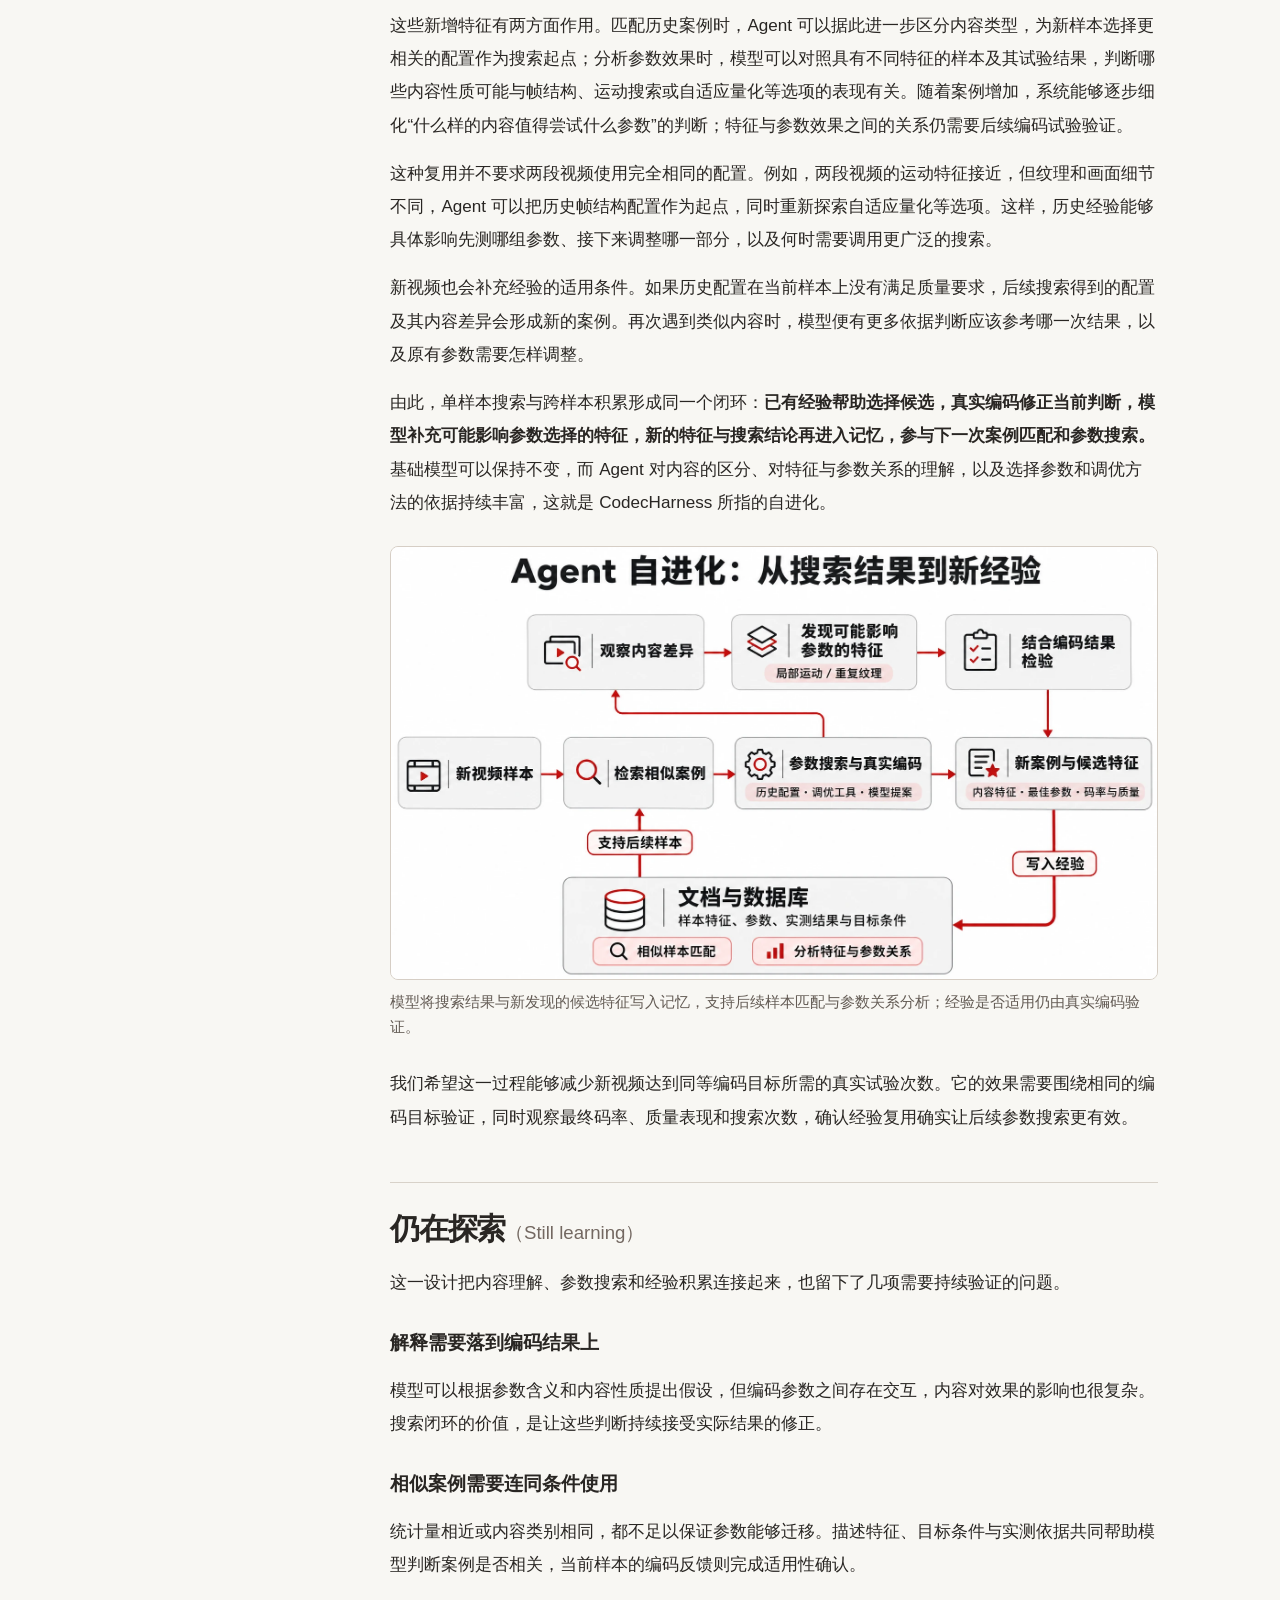
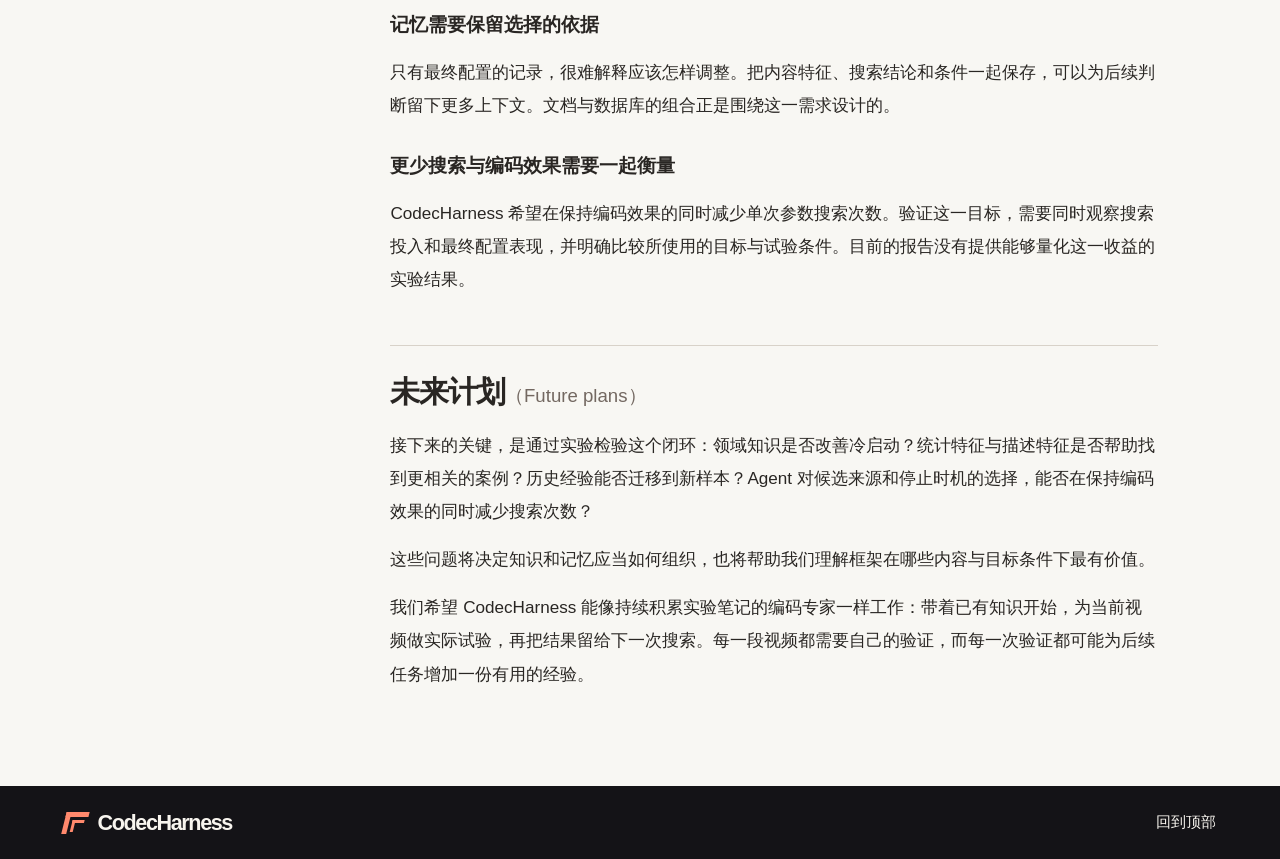
==== commit 427c0757: "Open experiment records from the main navigation and omit task timing" ====
--- a/index.html
+++ b/index.html
@@ -11,7 +11,7 @@
   <a class="skip" href="#introduction">跳至正文</a>
   <header class="bar frame">
     <a class="brand" href="#top"><i aria-hidden="true"></i>CodecHarness</a>
-    <nav aria-label="主导航"><a href="#overview">搜索闭环</a><a href="#modules">模块职责</a><a href="#evolution">Agent 自进化</a><a href="#experiments">实验记录</a></nav>
+    <nav aria-label="主导航"><a href="#overview">搜索闭环</a><a href="#modules">模块职责</a><a href="#evolution">Agent 自进化</a><a id="experiments" href="workbench/">实验记录</a></nav>
   </header>
   <main>
     <div class="cover">
@@ -36,7 +36,7 @@
 <a href="#evolution">Agent 自进化</a>
 <a href="#questions">仍在探索</a>
 <a href="#future">未来计划</a>
-<a href="#experiments">工作台实验记录</a></nav>
+</nav>
         </aside>
         <div class="reading-column">
         <article class="manuscript" aria-label="项目正文">
@@ -149,16 +149,6 @@
         </article>
         </div>
       </div>
-      <section class="records" aria-labelledby="experiments">
-        <div class="records-heading"><h2 id="experiments">工作台实验记录</h2><a href="workbench/" target="_blank" rel="noopener">在新窗口打开工作台 ↗</a></div>
-        <p>在任务列表中选择实验，再到「逐轮决策轨迹」切换轮次，查看该轮提交的编码参数和实测结果。</p>
-        <iframe title="CodecHarness 任务工作台" src="workbench/" loading="lazy"></iframe>
-        <details class="findings"><summary>这四条记录怎么读？</summary>
-          <p><strong>曼谷市场片</strong>固定 VMAF ≥ 90，四段接续搜索共 50 轮。第 48 轮测得最低合格码率 286.425 kb/s，VMAF 为 90.226。该点尚无独立复测。</p>
-          <p><strong>行车片</strong>固定码率上限 397.305 kb/s。50 轮中，第 35 轮在上限内画质最高，实测 382.658 kb/s、VMAF 91.657，独立复测得到相同码流。</p>
-          <p><strong>地毯片</strong>两组各跑满 10 轮。同时按 VMAF ≥ 90 和码率 ≤ 397.305 kb/s 判断，空记忆组在第 10 轮首次达标，读取十条训练片经验的组在第 2 轮首次达标。在全部 19 条开发片中，两组分别有 8 条和 9 条通过复测。共同达标的 8 条中，其余 7 条的首次达标轮次相同。</p>
-        </details>
-      </section>
     </div>
   </main>
   <footer class="frame foot"><a class="brand" href="#top"><i aria-hidden="true"></i>CodecHarness</a><a href="#top">回到顶部</a></footer>
--- a/homepage.css
+++ b/homepage.css
@@ -82,12 +82,3 @@
 }
 
 .reading-column { min-width: 0; }
-.records { width: min(94%, 94rem); margin: 0 auto; padding: 1.6rem 0 3rem; border-top: 2px solid #b65038; }
-.records-heading { display: flex; align-items: baseline; flex-wrap: wrap; justify-content: space-between; gap: .5rem 1rem; }
-.records-heading h2 { margin: 0; font-size: clamp(1.65rem, 2.35vw, 2.3rem); }
-.records-heading a { color: #903d2d; }
-.records p { line-height: 1.8; }
-.records iframe { display: block; width: 100%; height: clamp(34rem, 83vh, 68rem); border: 1px solid #cec9bf; background: #f5f6fa; border-radius: .5rem; }
-.findings { padding: 1.1rem 0; max-width: 55rem; }
-.findings summary { cursor: pointer; font-weight: 600; }
-.findings strong { margin-right: .6em; }
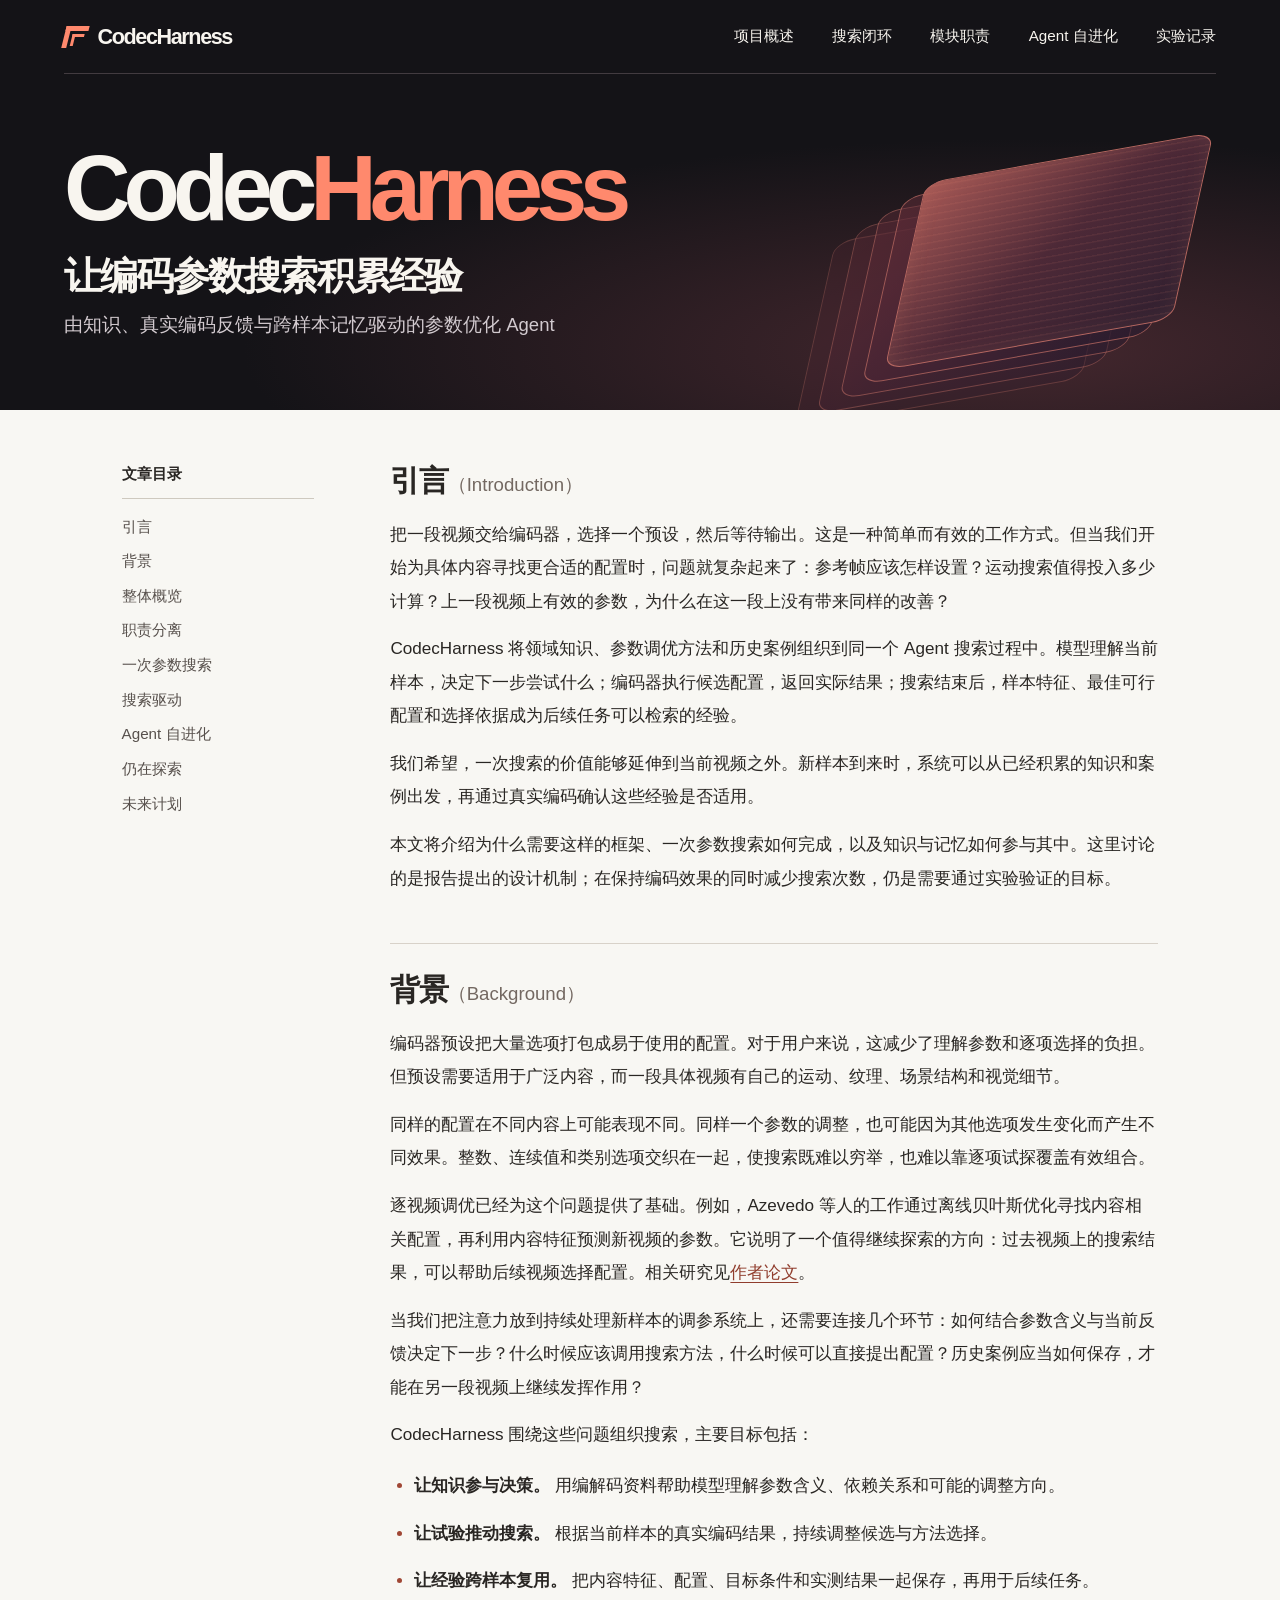
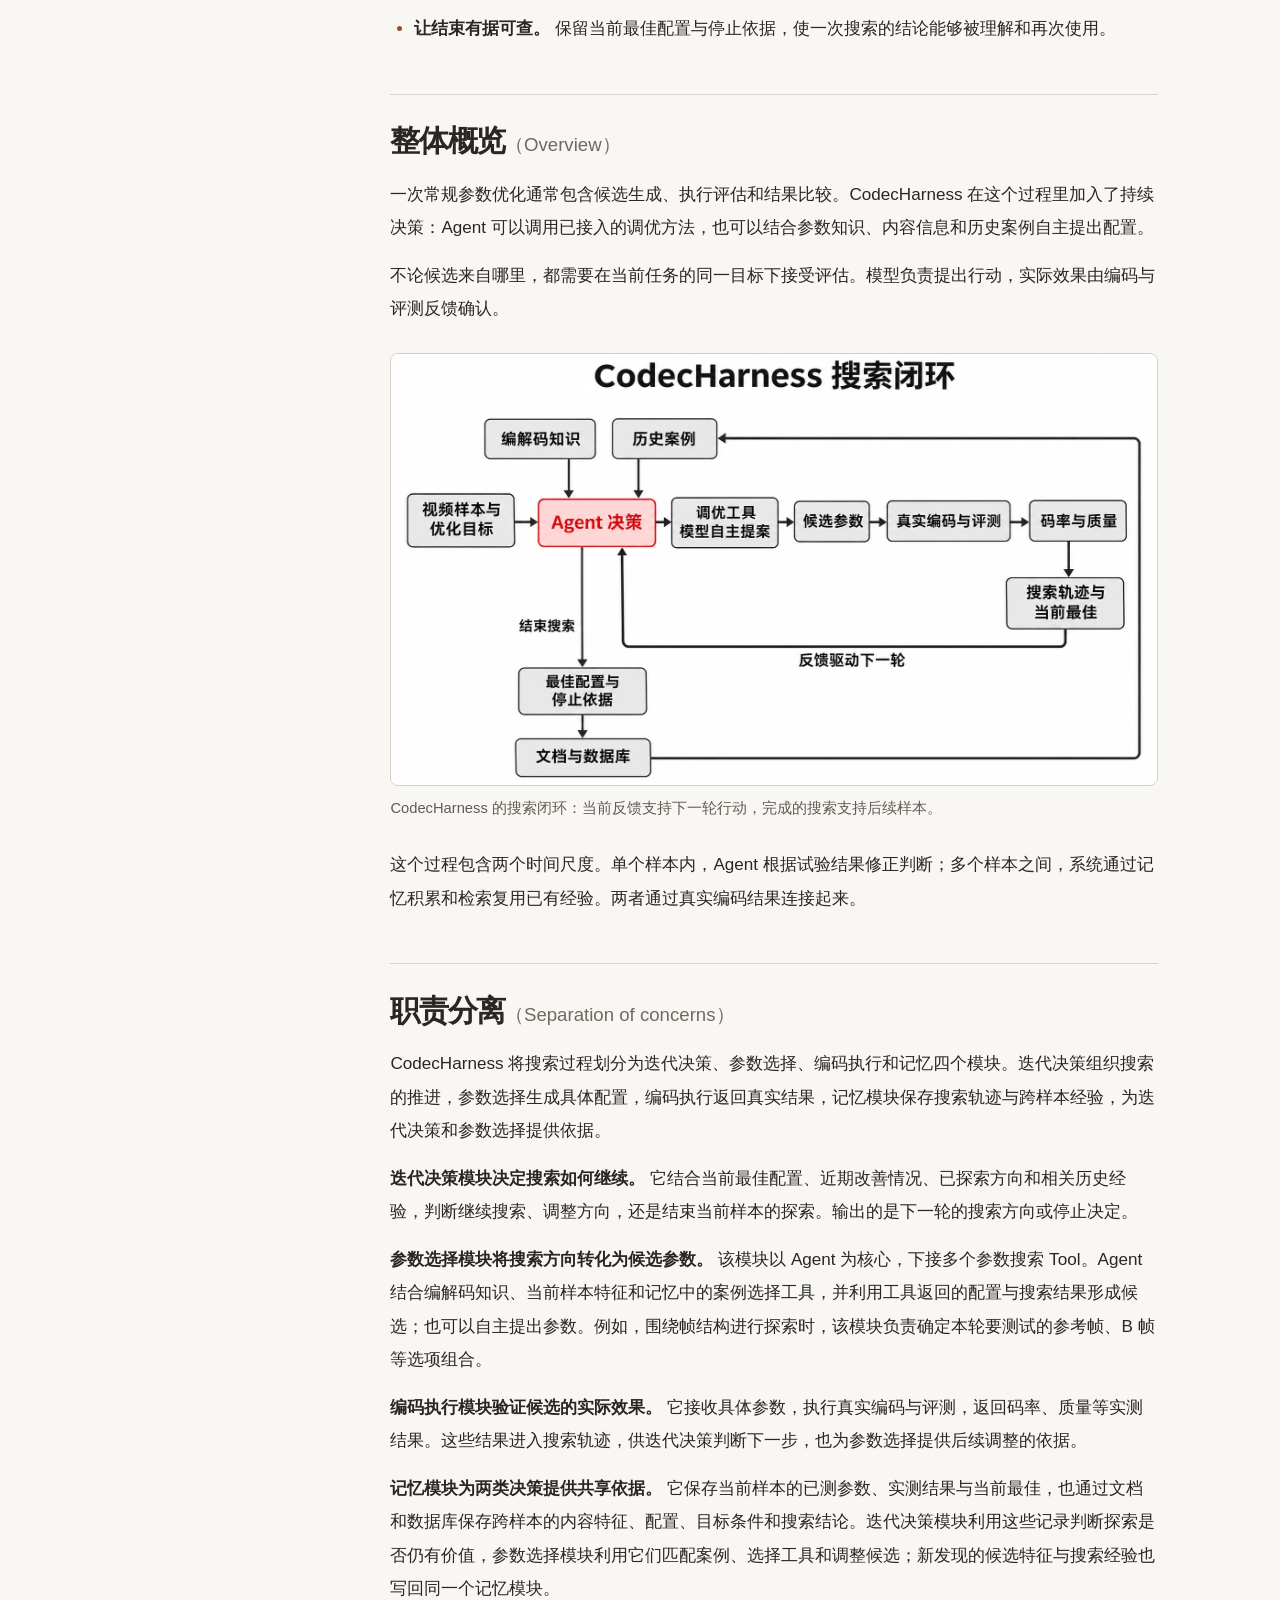
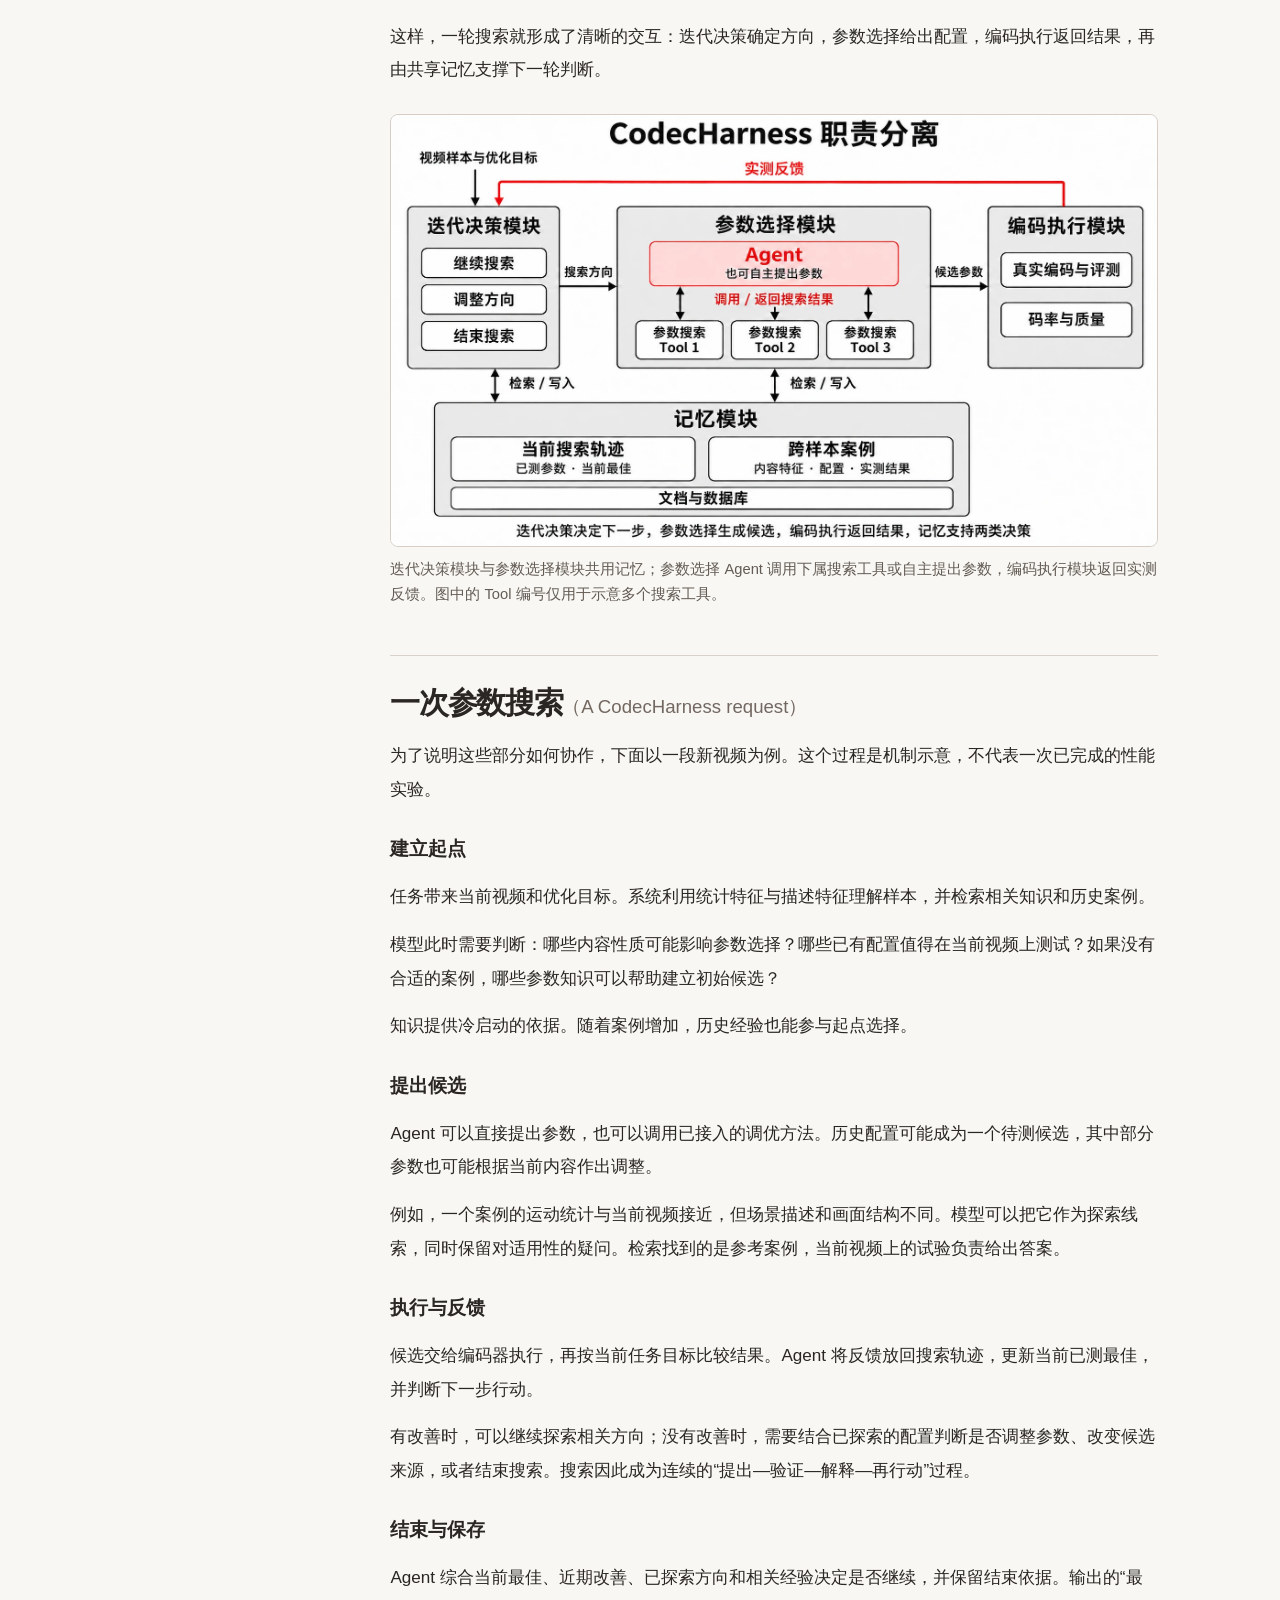
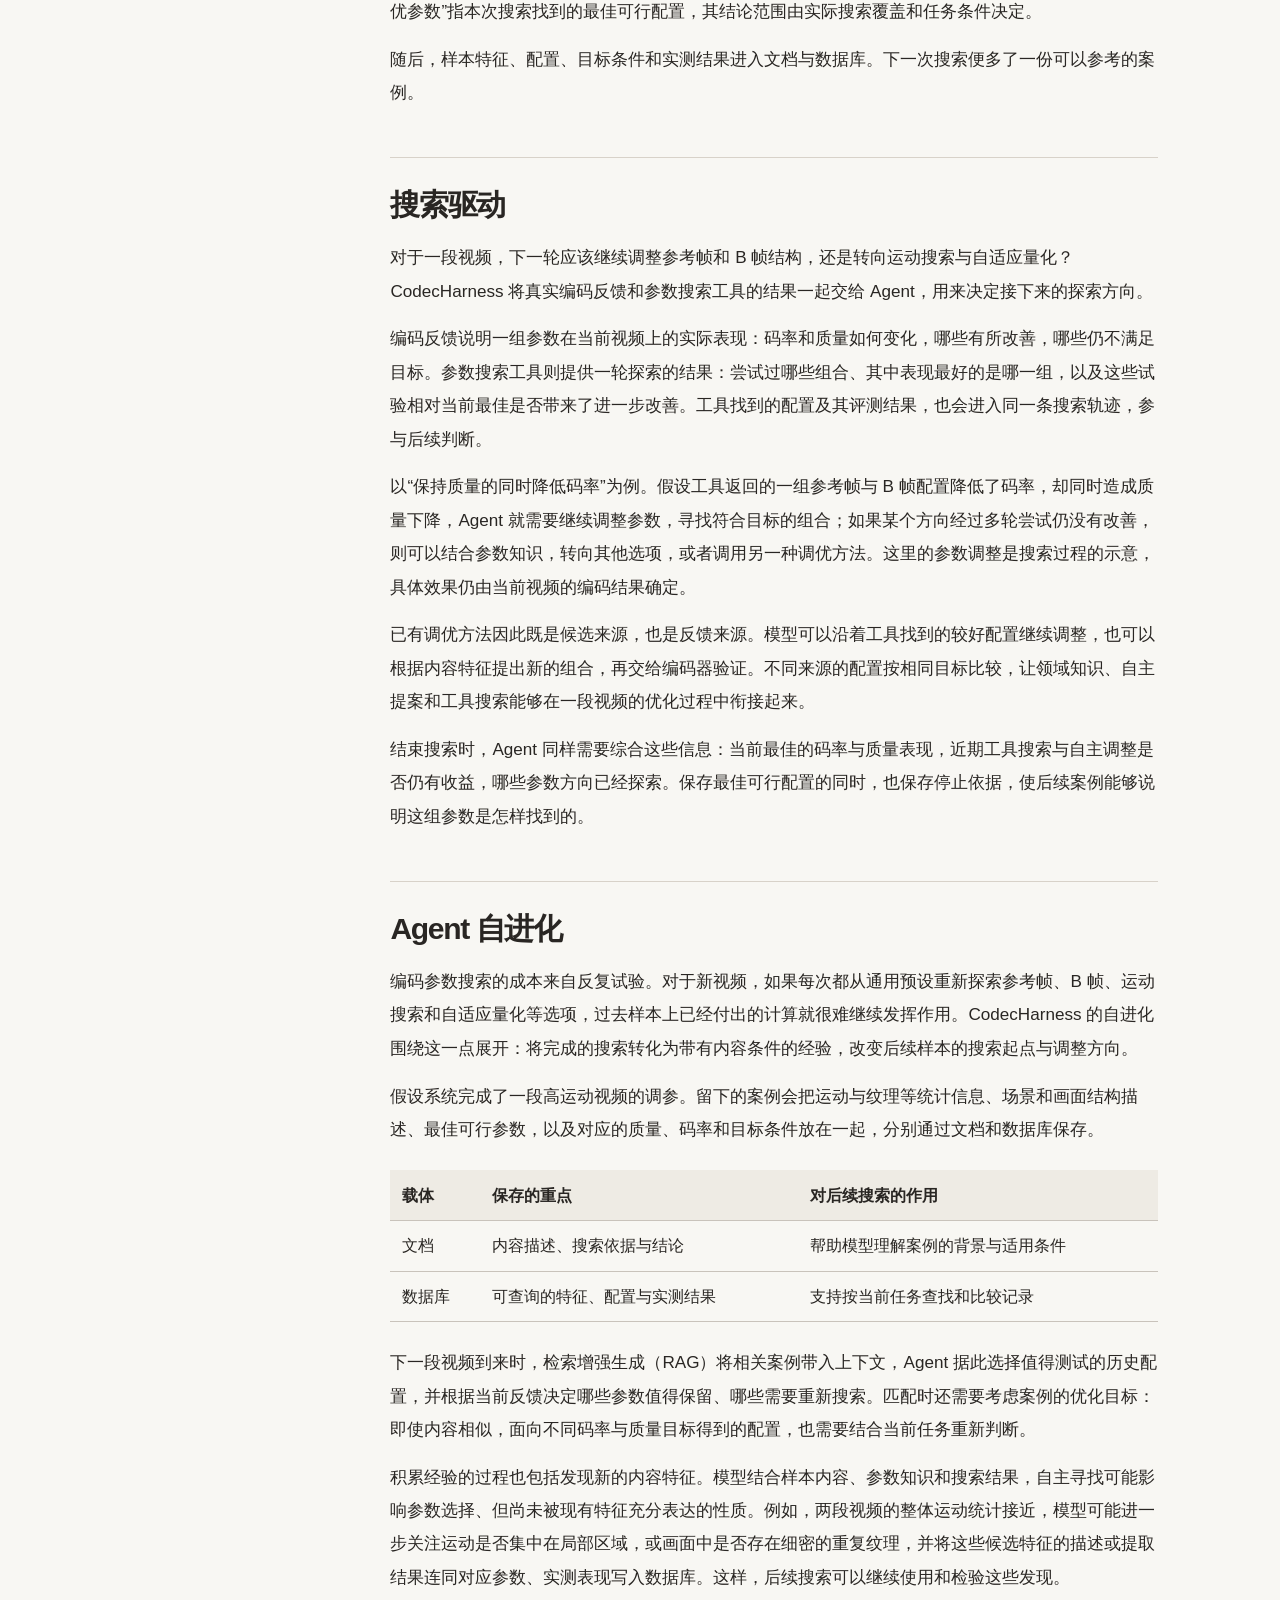
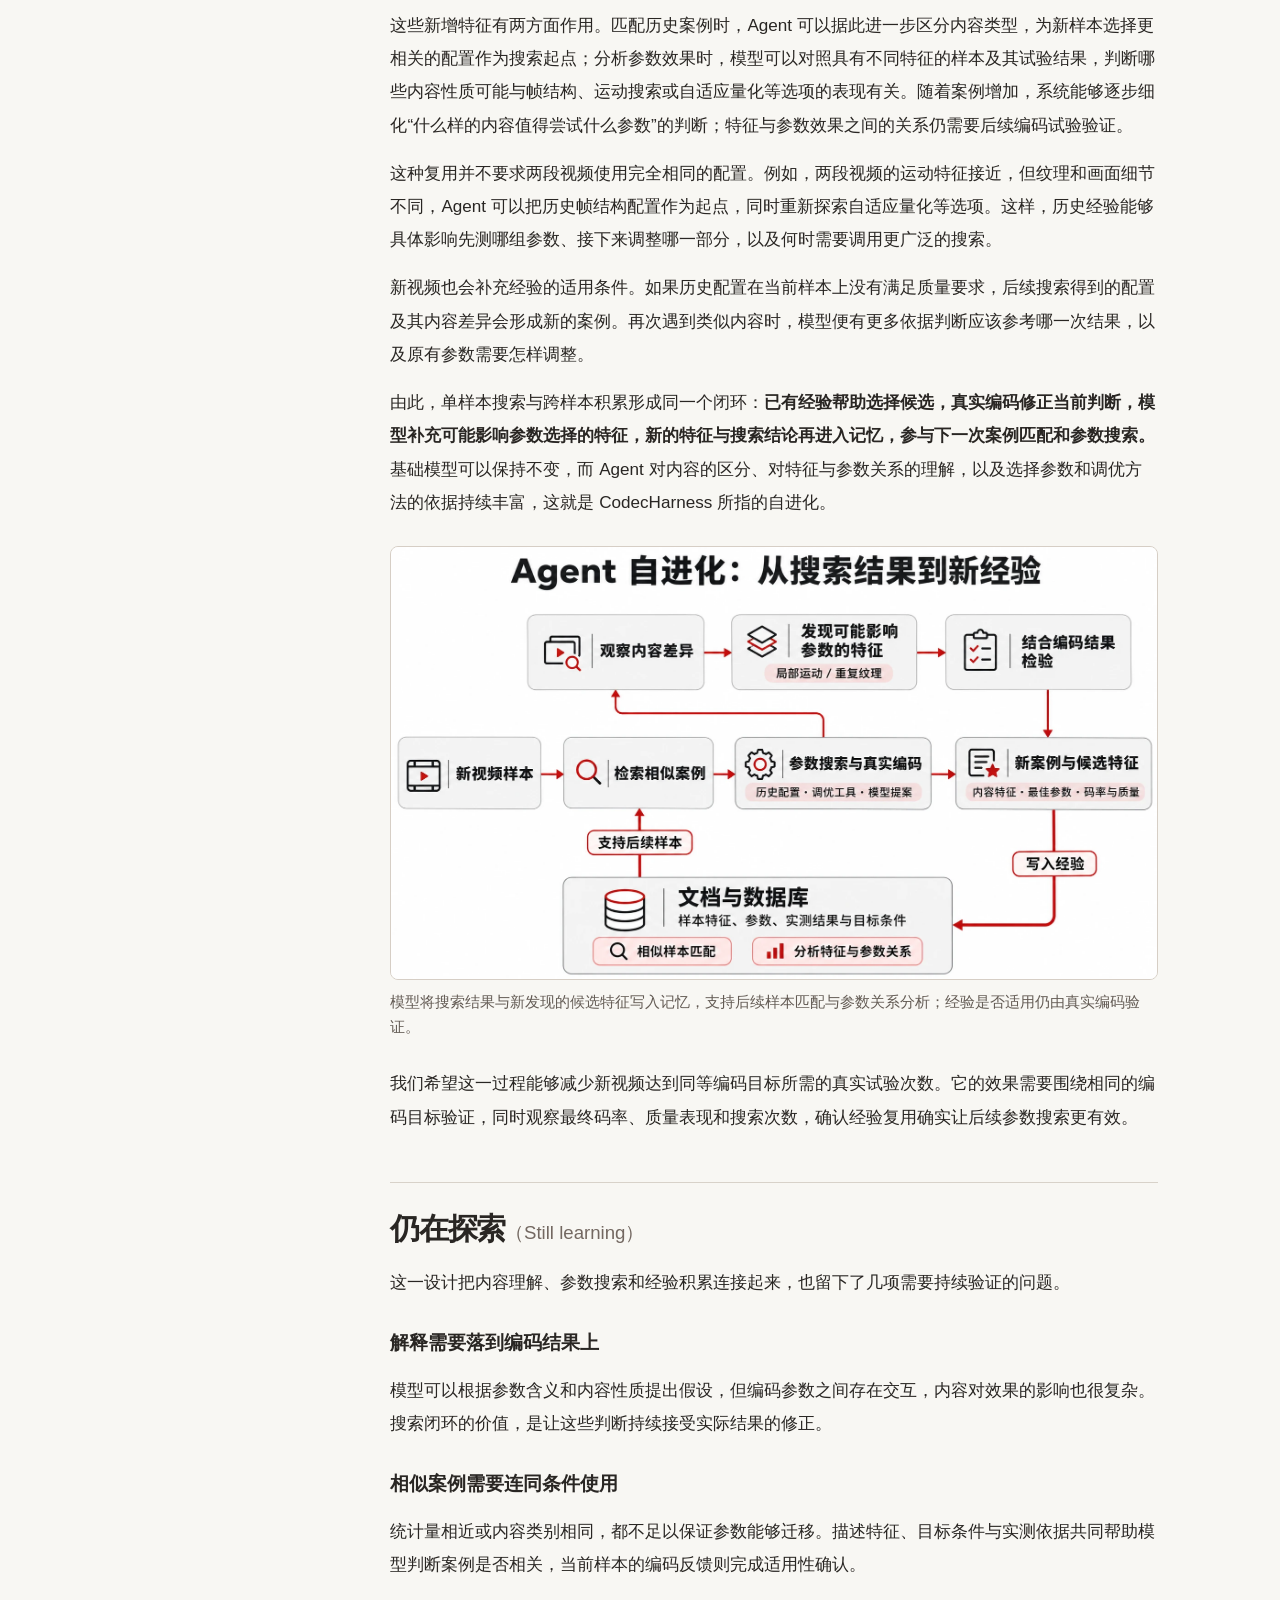
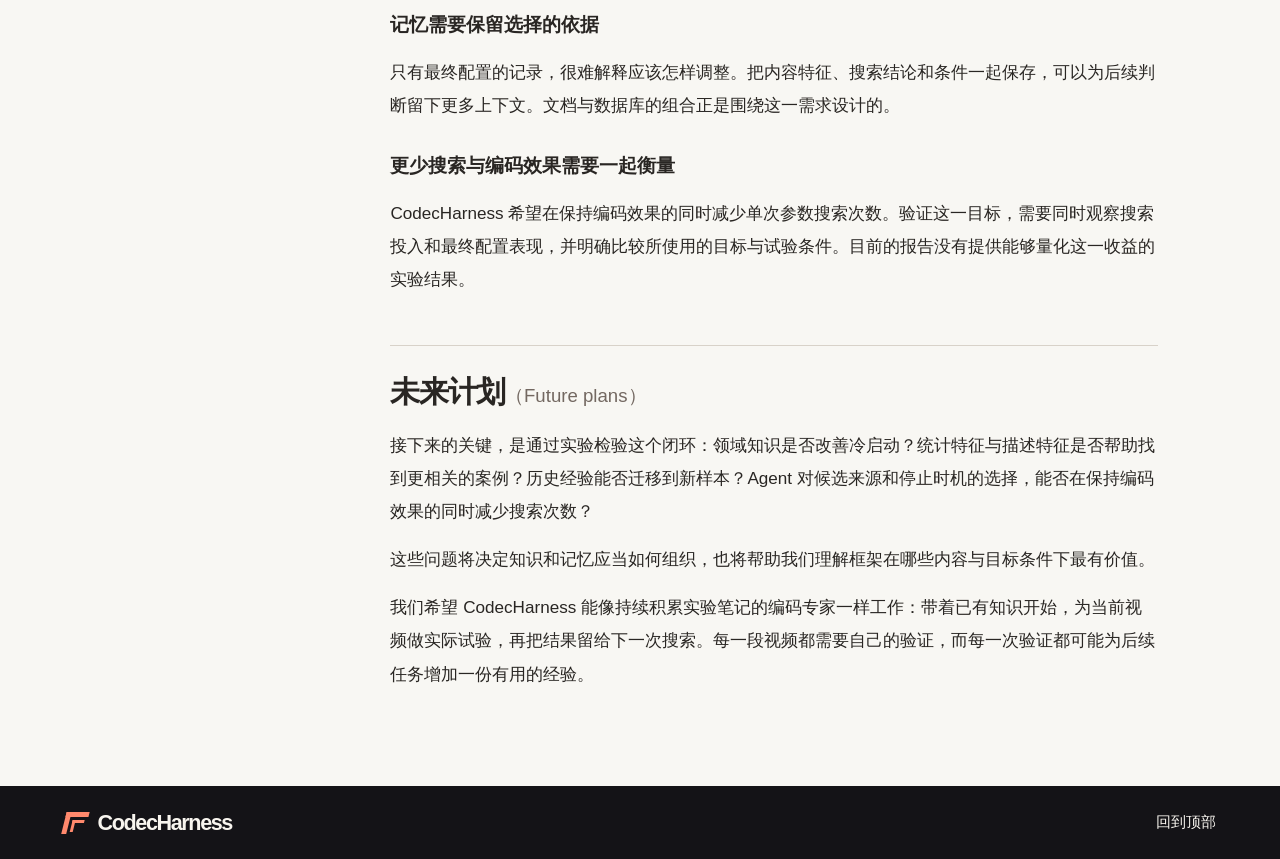
==== commit 0eb965c0: "Publish project overview slides and companion PDF" ====
--- a/index.html
+++ b/index.html
@@ -11,7 +11,7 @@
   <a class="skip" href="#introduction">跳至正文</a>
   <header class="bar frame">
     <a class="brand" href="#top"><i aria-hidden="true"></i>CodecHarness</a>
-    <nav aria-label="主导航"><a href="#overview">搜索闭环</a><a href="#modules">模块职责</a><a href="#evolution">Agent 自进化</a><a id="experiments" href="workbench/">实验记录</a></nav>
+    <nav aria-label="主导航"><a href="slides/">项目概述</a><a href="#overview">搜索闭环</a><a href="#modules">模块职责</a><a href="#evolution">Agent 自进化</a><a id="experiments" href="workbench/">实验记录</a></nav>
   </header>
   <main>
     <div class="cover">
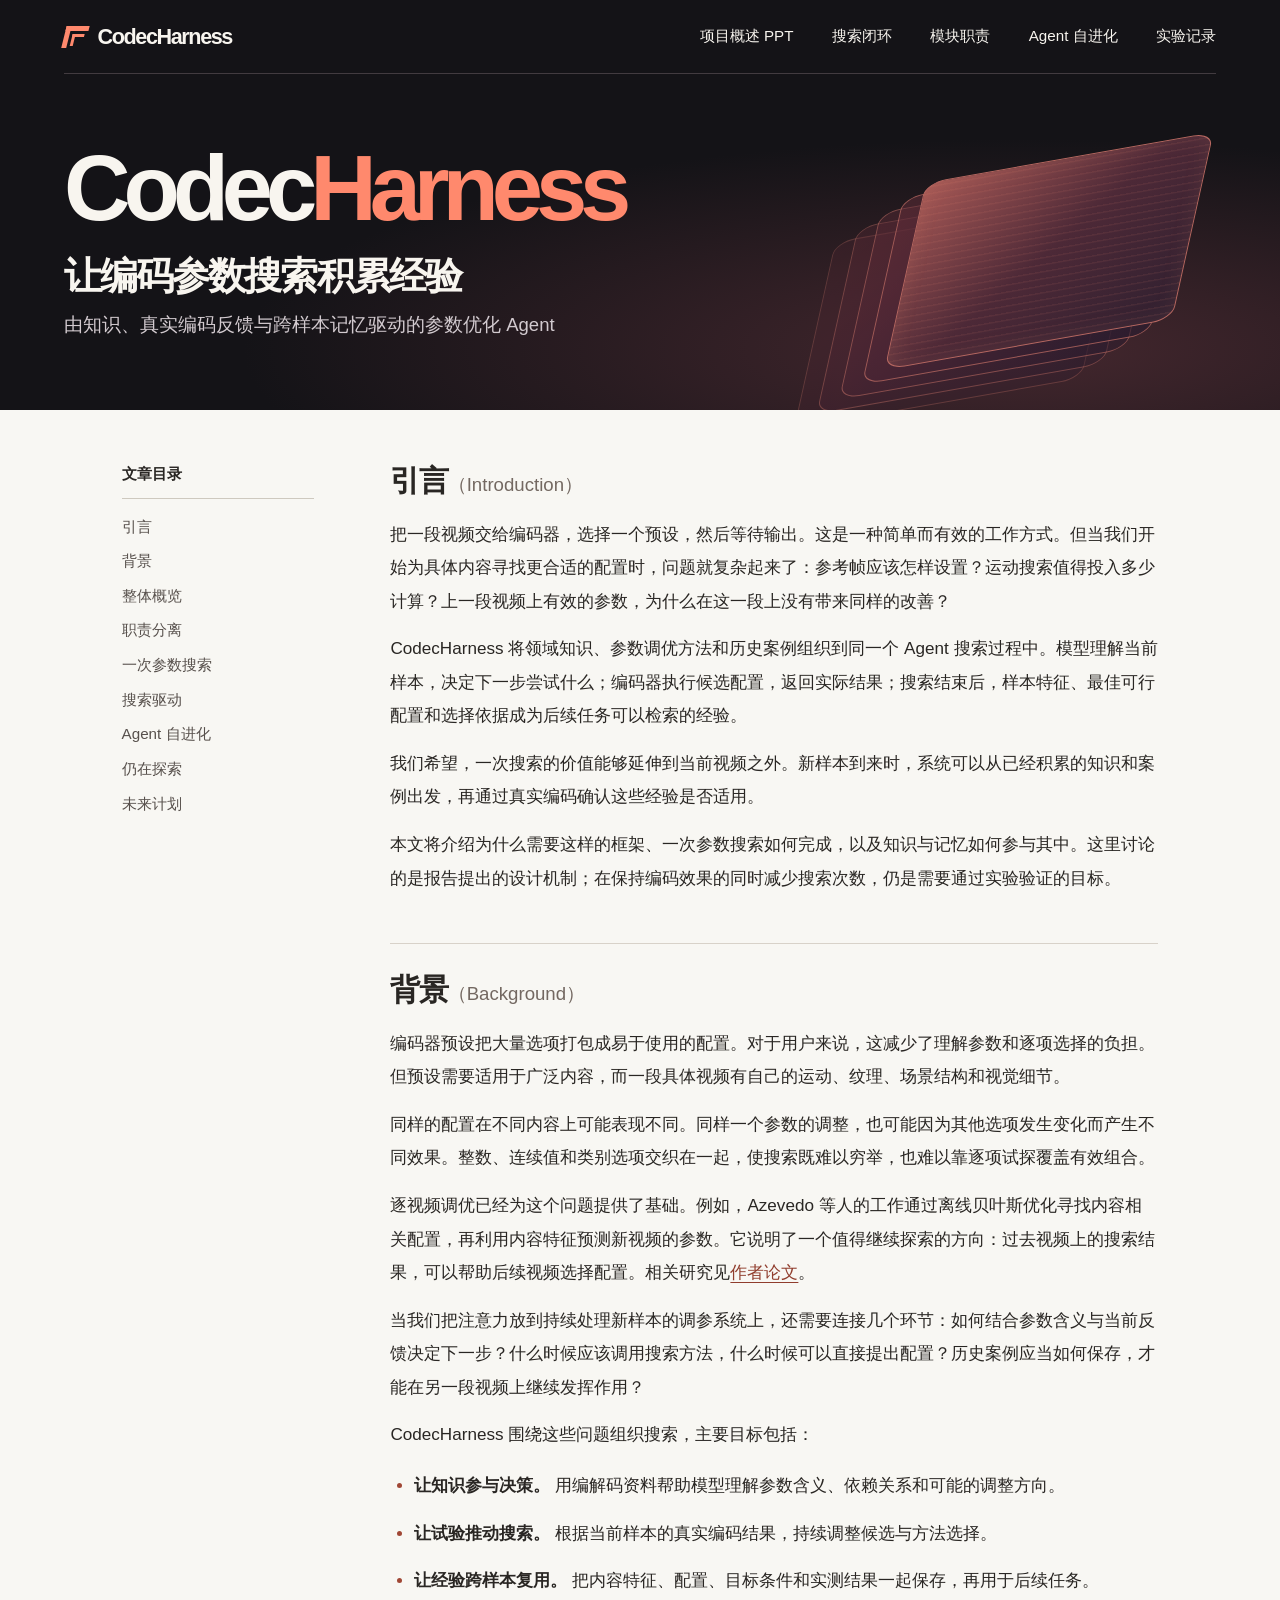
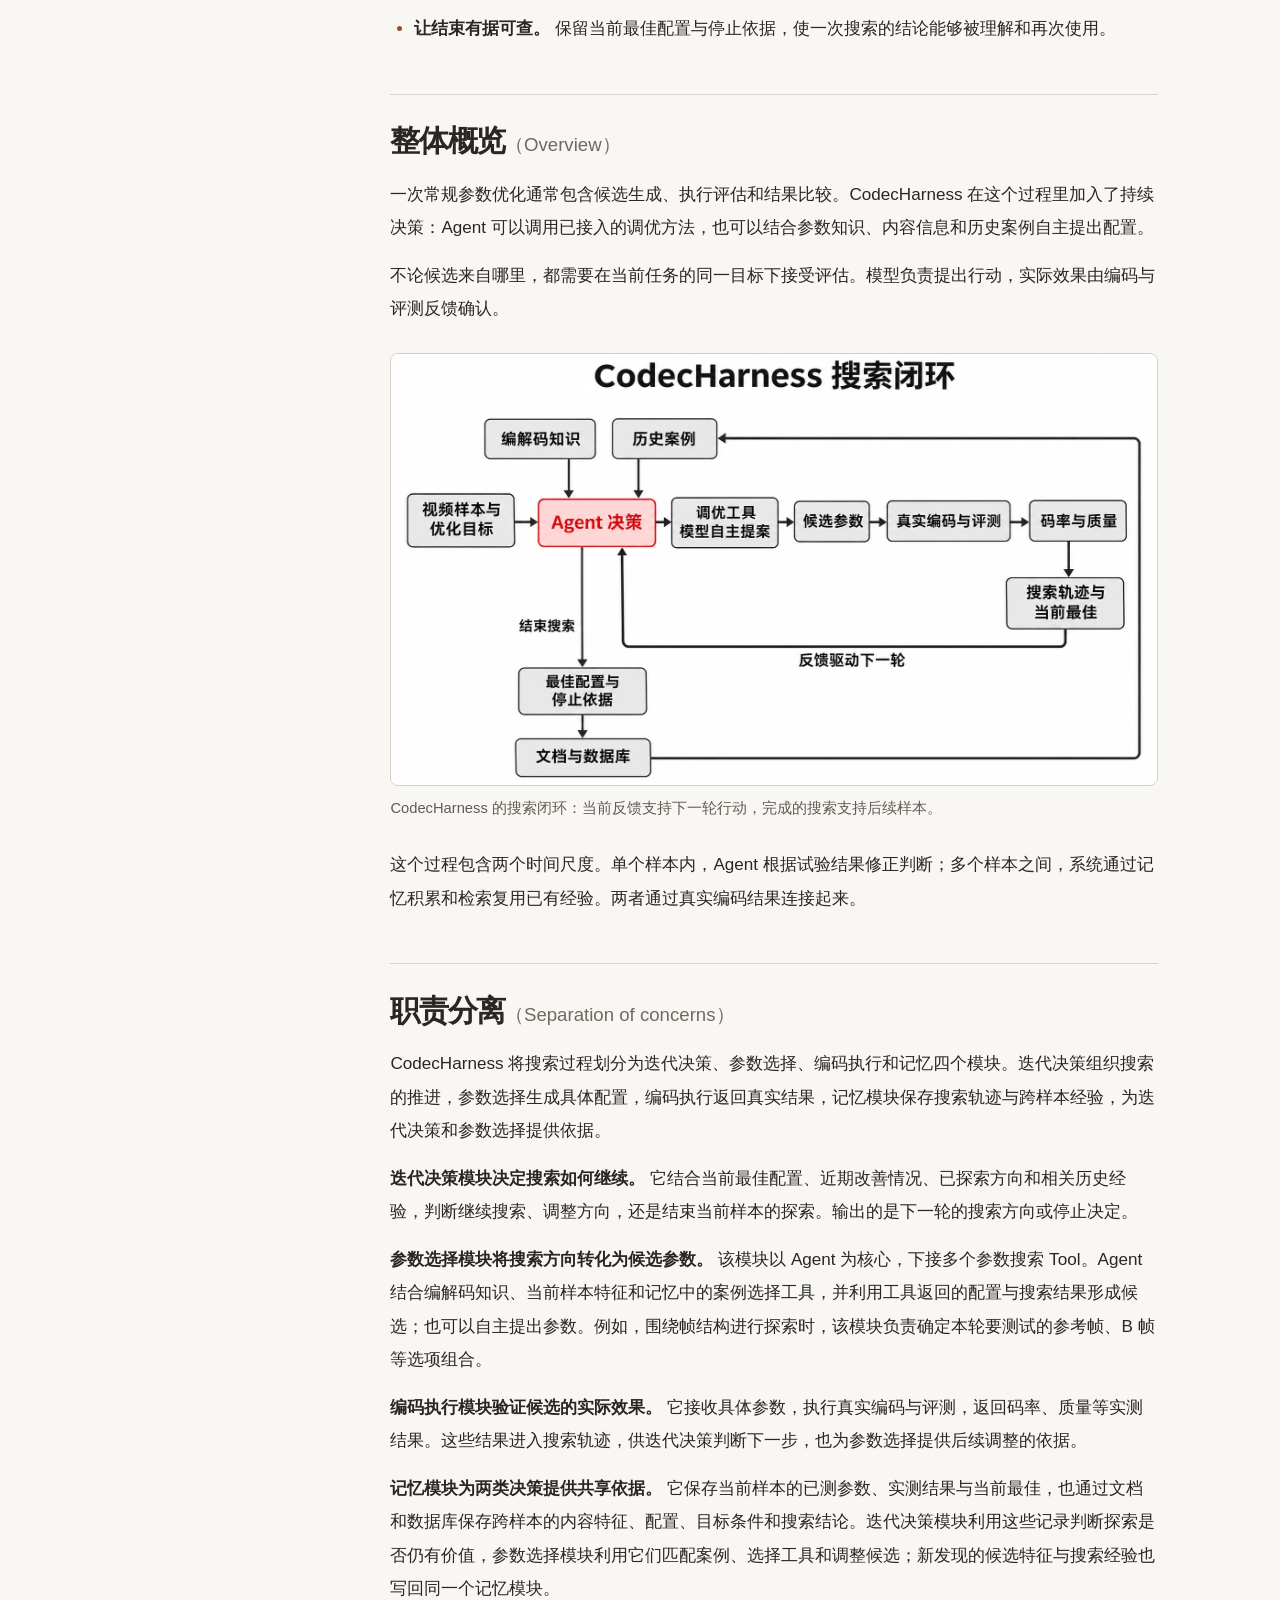
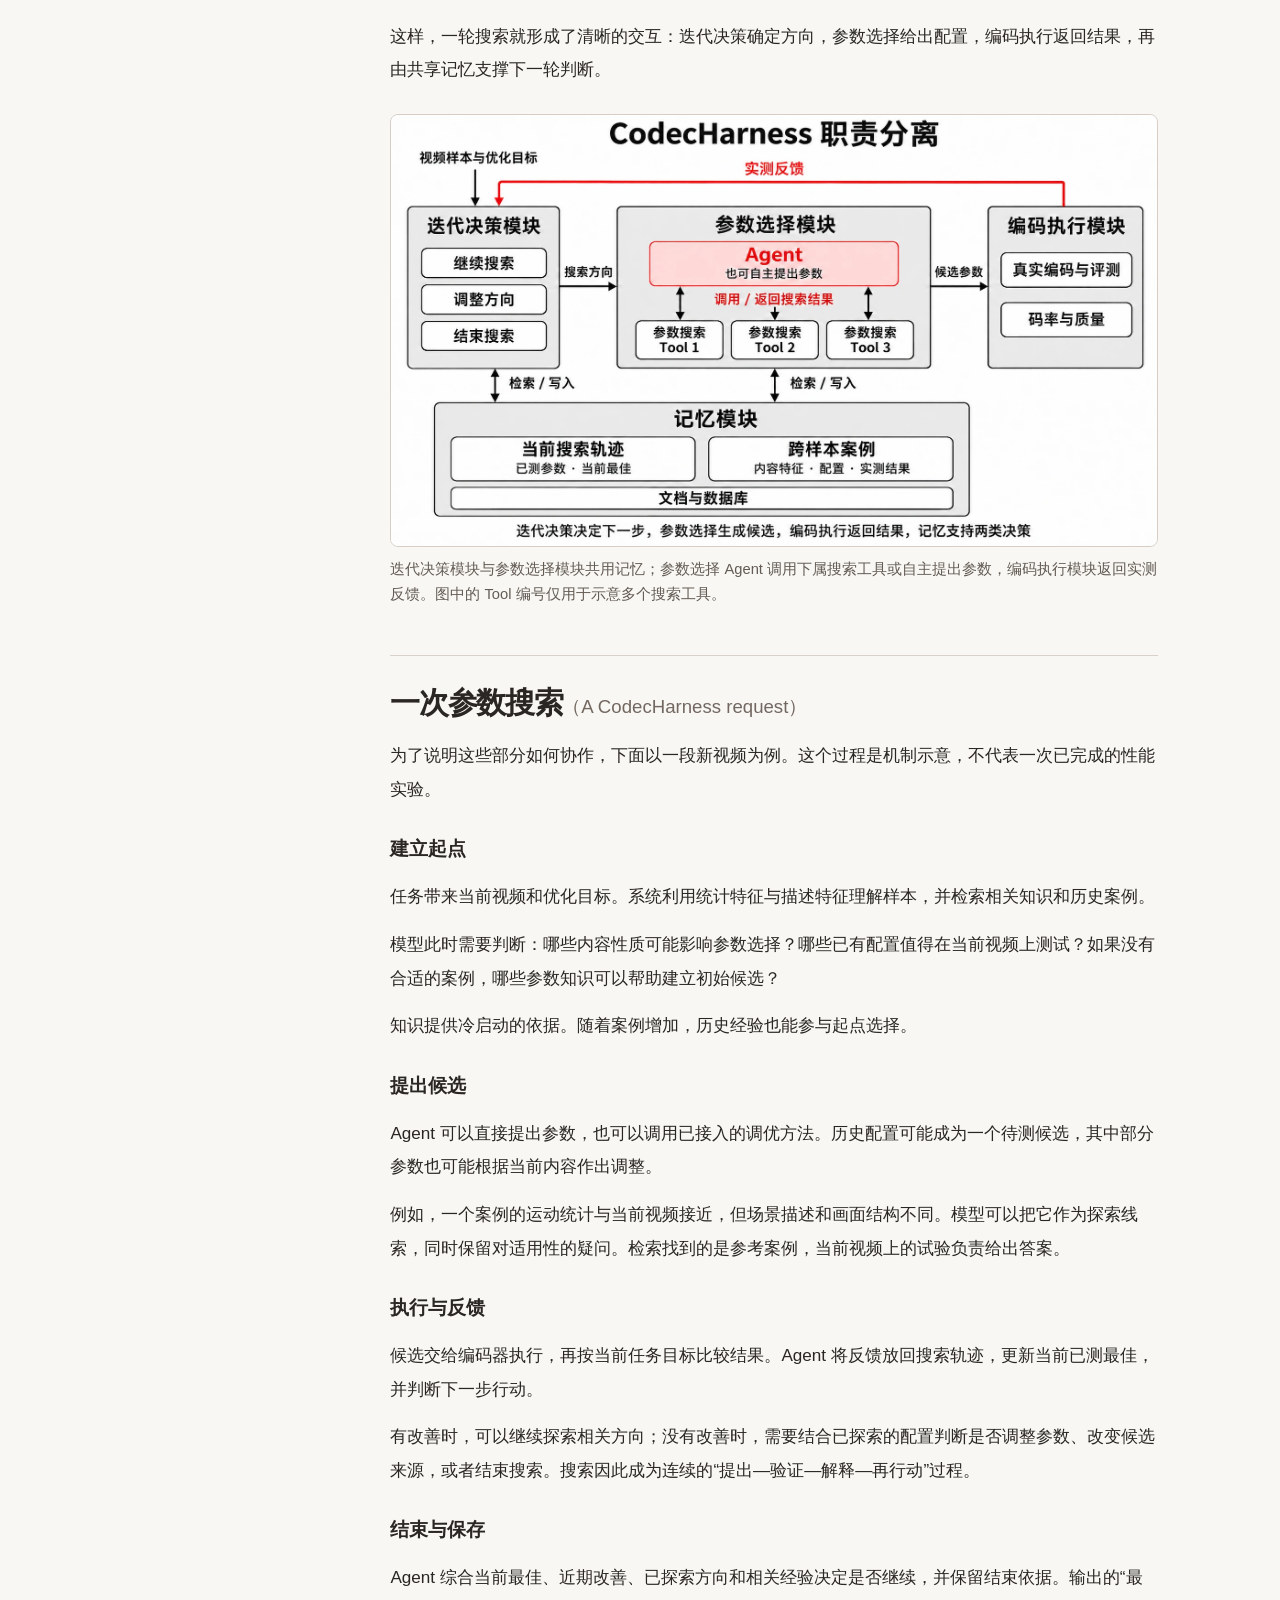
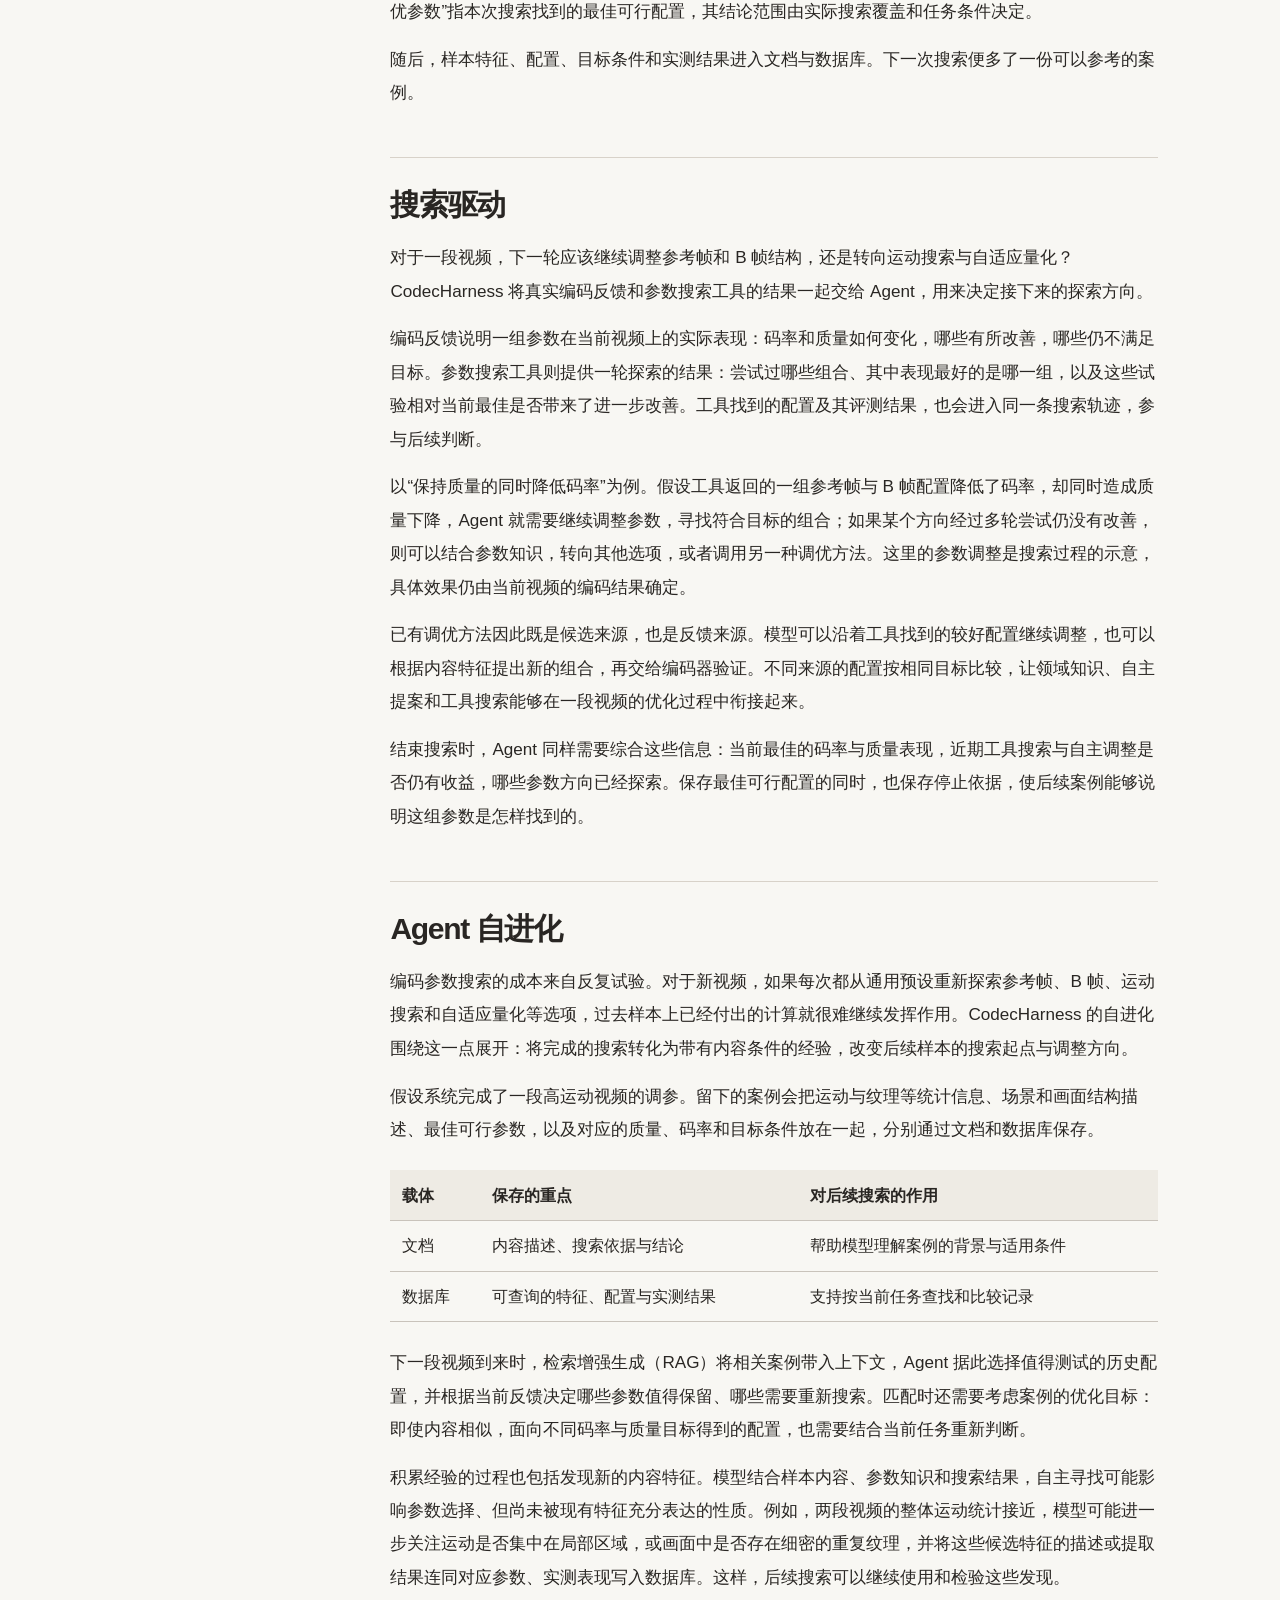
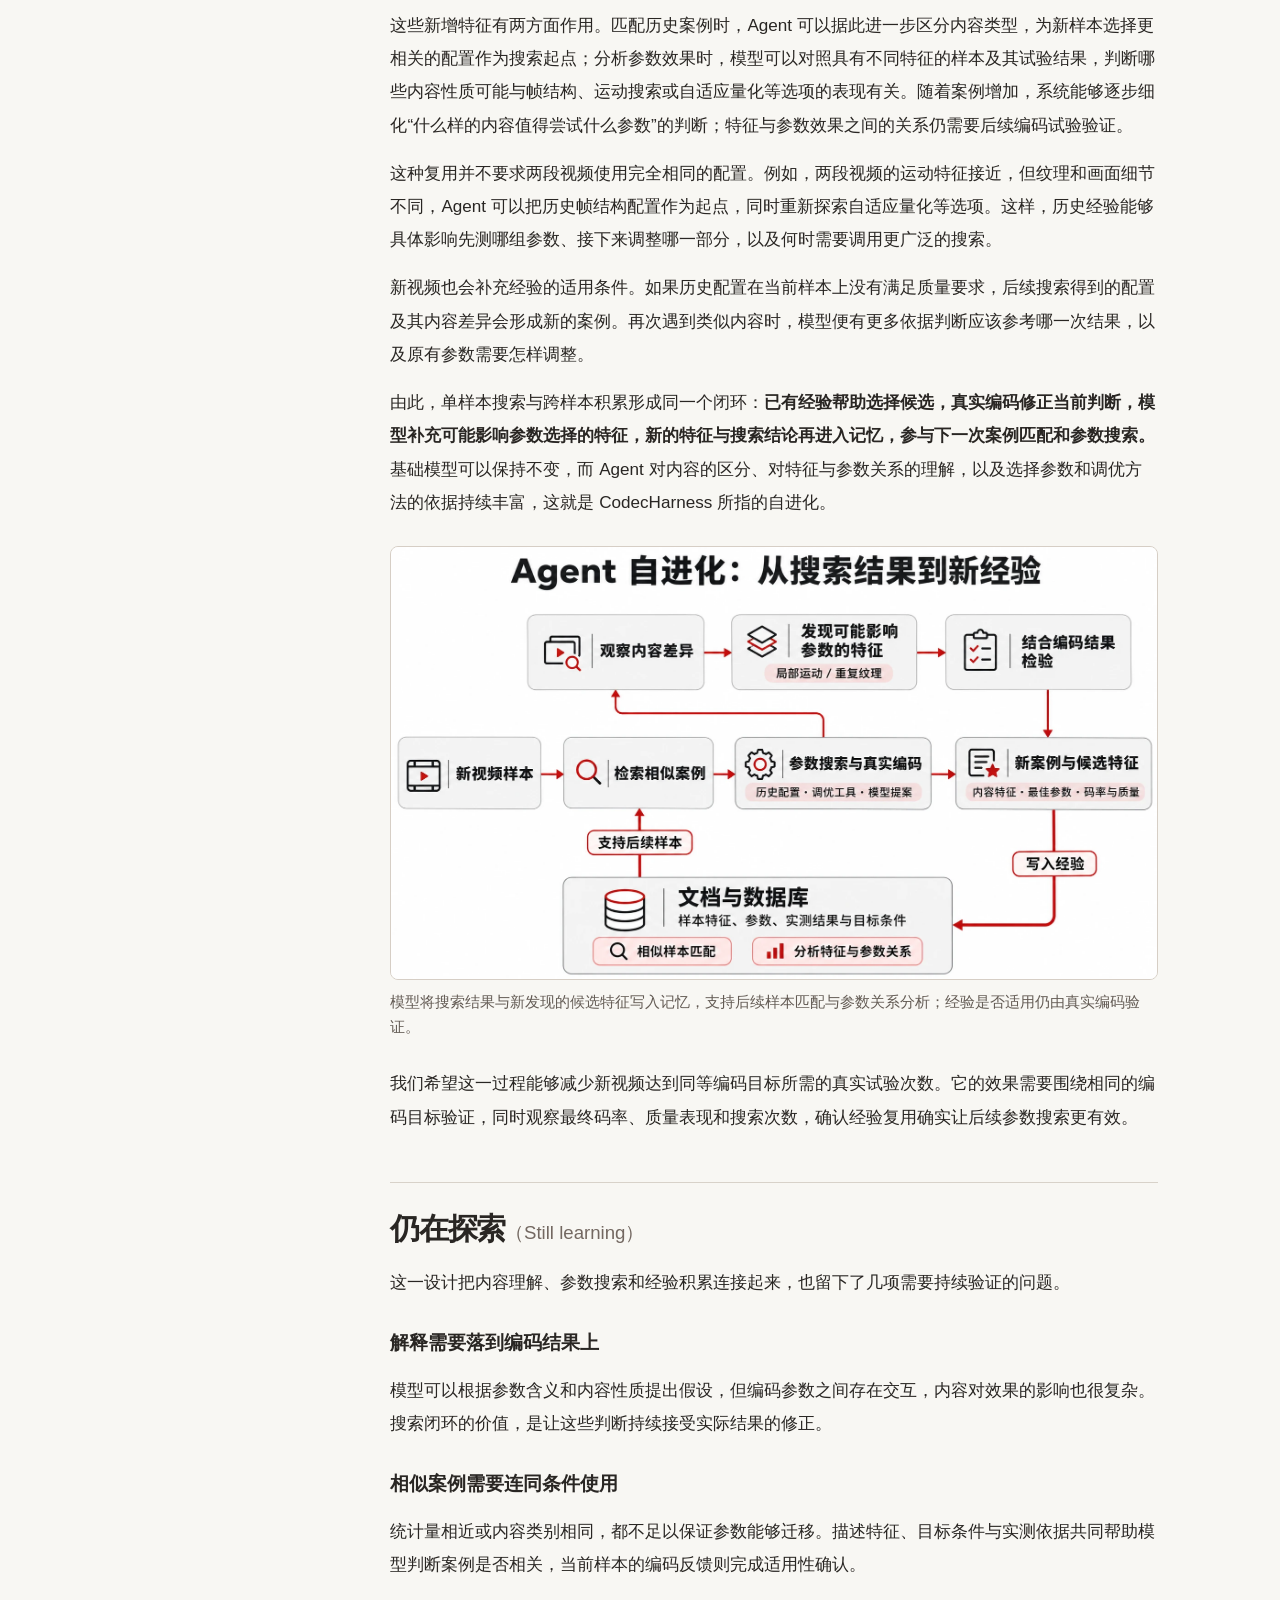
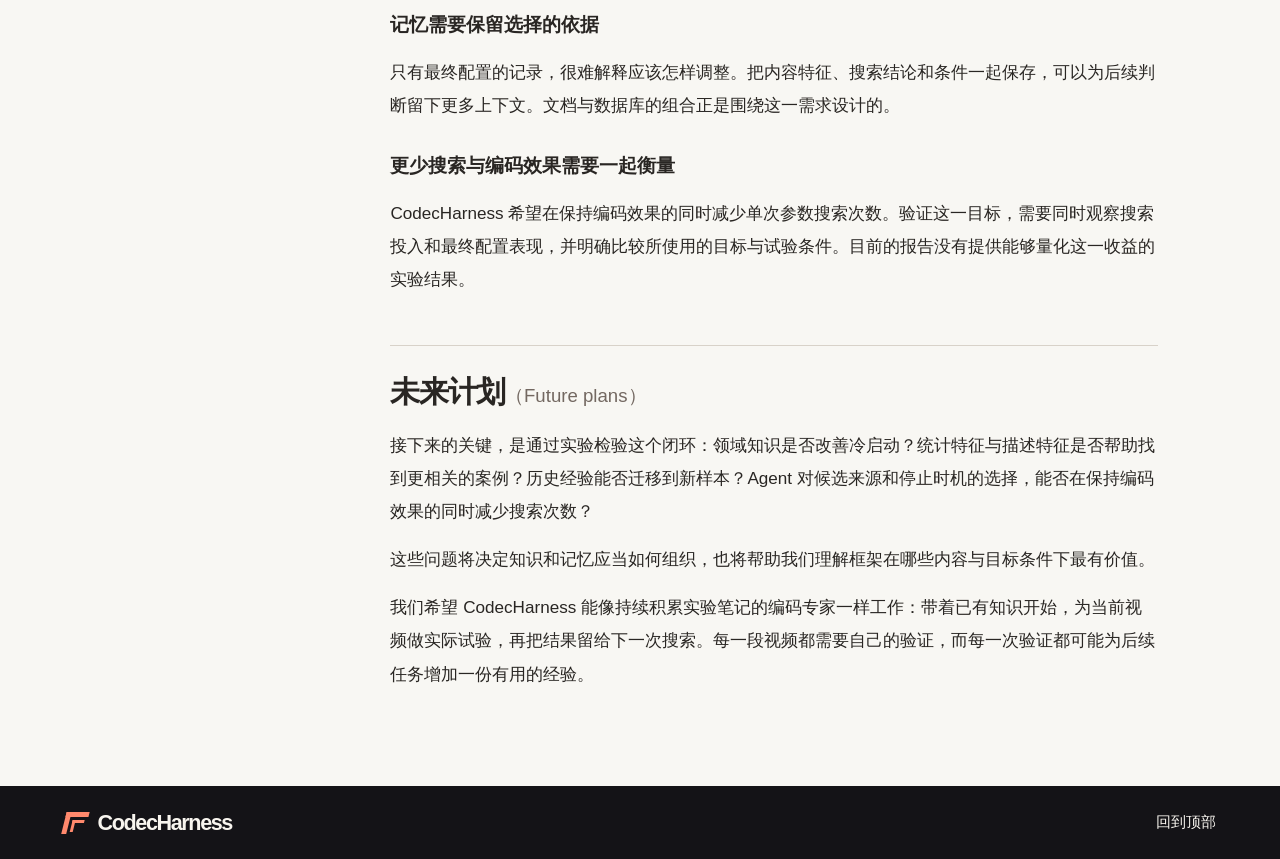
==== commit 63bb3956: "Make presentation URLs clickable in HTML and PDF" ====
--- a/index.html
+++ b/index.html
@@ -11,7 +11,7 @@
   <a class="skip" href="#introduction">跳至正文</a>
   <header class="bar frame">
     <a class="brand" href="#top"><i aria-hidden="true"></i>CodecHarness</a>
-    <nav aria-label="主导航"><a href="slides/">项目概述</a><a href="#overview">搜索闭环</a><a href="#modules">模块职责</a><a href="#evolution">Agent 自进化</a><a id="experiments" href="workbench/">实验记录</a></nav>
+    <nav aria-label="主导航"><a href="slides/">项目概述 PPT</a><a href="#overview">搜索闭环</a><a href="#modules">模块职责</a><a href="#evolution">Agent 自进化</a><a id="experiments" href="workbench/">实验记录</a></nav>
   </header>
   <main>
     <div class="cover">
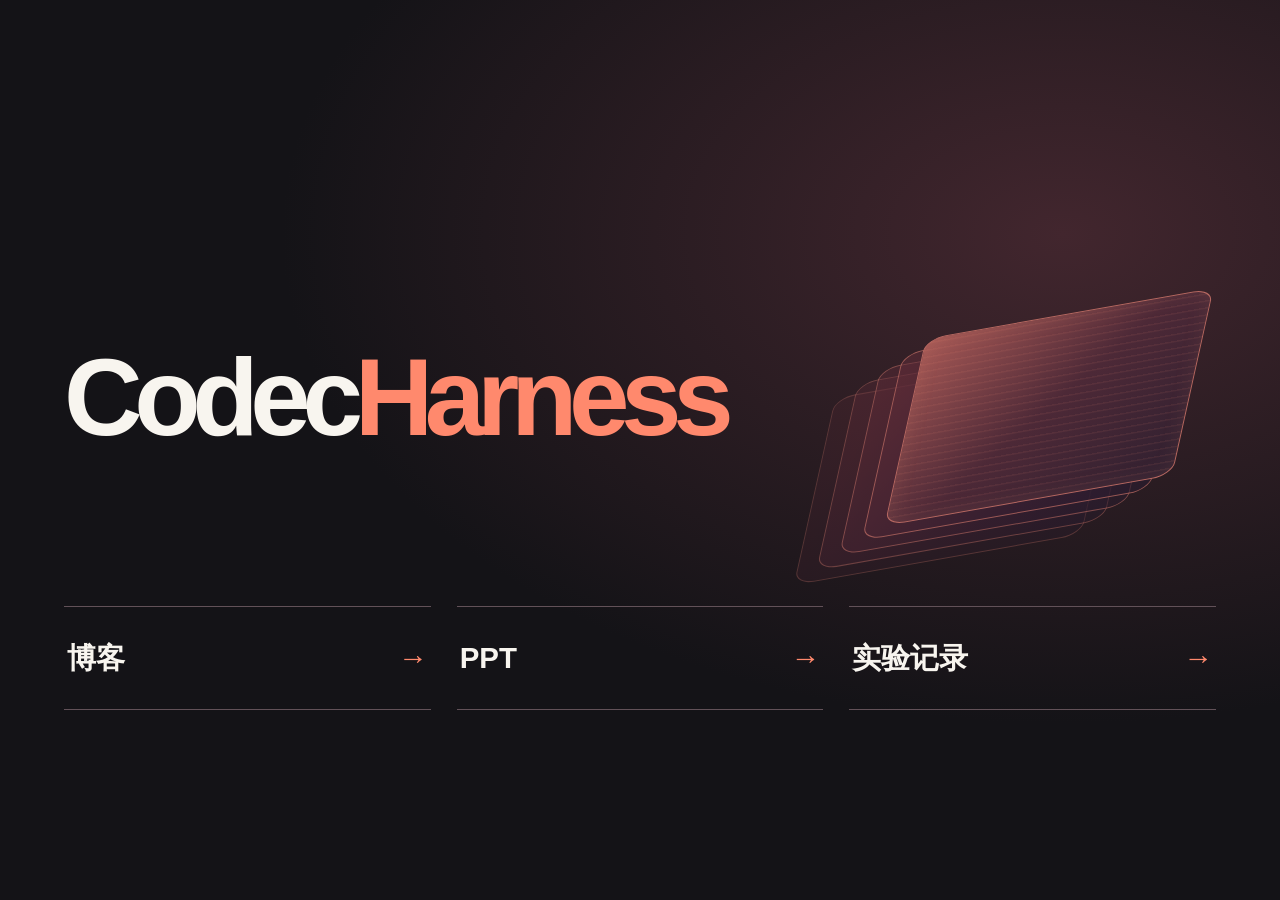
==== commit 8a266992: "Make the homepage an index of the blog, slides and experiment records" ====
--- a/index.html
+++ b/index.html
@@ -3,154 +3,27 @@
 <head>
   <meta charset="utf-8">
   <meta name="viewport" content="width=device-width, initial-scale=1">
-  <meta name="description" content="由知识、真实编码反馈与跨样本记忆驱动的参数优化 Agent。">
-  <title>CodecHarness：让编码参数搜索积累经验</title>
+  <meta name="description" content="CodecHarness 项目博客、演示文稿与交互式实验记录。">
+  <title>CodecHarness 项目主页</title>
   <link rel="stylesheet" href="homepage.css">
+  <link rel="stylesheet" href="landing.css">
+  <script>
+    const articleSections = ["introduction", "background", "overview", "modules", "request", "search", "evolution", "questions", "future"];
+    if (articleSections.includes(location.hash.slice(1))) location.replace("article.html" + location.hash);
+    if (location.hash === "#experiments") location.replace("workbench/");
+  </script>
 </head>
-<body id="top">
-  <a class="skip" href="#introduction">跳至正文</a>
-  <header class="bar frame">
-    <a class="brand" href="#top"><i aria-hidden="true"></i>CodecHarness</a>
-    <nav aria-label="主导航"><a href="slides/">项目概述 PPT</a><a href="#overview">搜索闭环</a><a href="#modules">模块职责</a><a href="#evolution">Agent 自进化</a><a id="experiments" href="workbench/">实验记录</a></nav>
-  </header>
-  <main>
-    <div class="cover">
-      <div class="frame hero">
-        <div class="title-block">
-          <h1><span class="wordmark">Codec<b>Harness</b></span><span class="sr-only">：</span><span class="headline">让编码参数搜索积累经验</span></h1>
-          <p class="lead">由知识、真实编码反馈与跨样本记忆驱动的参数优化 Agent</p>
-        </div>
-        <div class="frames" aria-hidden="true"><i></i><i></i><i></i><i></i><i></i></div>
-      </div>
-    </div>
-    <div class="paper">
-      <div class="frame reading-layout">
-        <aside class="contents">
-          <h2>文章目录</h2>
-          <nav aria-label="文章目录"><a href="#introduction">引言</a>
-<a href="#background">背景</a>
-<a href="#overview">整体概览</a>
-<a href="#modules">职责分离</a>
-<a href="#request">一次参数搜索</a>
-<a href="#search">搜索驱动</a>
-<a href="#evolution">Agent 自进化</a>
-<a href="#questions">仍在探索</a>
-<a href="#future">未来计划</a>
-</nav>
-        </aside>
-        <div class="reading-column">
-        <article class="manuscript" aria-label="项目正文">
-<h2 id="introduction">引言<small>（Introduction）</small></h2>
-<p>把一段视频交给编码器，选择一个预设，然后等待输出。这是一种简单而有效的工作方式。但当我们开始为具体内容寻找更合适的配置时，问题就复杂起来了：参考帧应该怎样设置？运动搜索值得投入多少计算？上一段视频上有效的参数，为什么在这一段上没有带来同样的改善？</p>
-<p>CodecHarness 将领域知识、参数调优方法和历史案例组织到同一个 Agent 搜索过程中。模型理解当前样本，决定下一步尝试什么；编码器执行候选配置，返回实际结果；搜索结束后，样本特征、最佳可行配置和选择依据成为后续任务可以检索的经验。</p>
-<p>我们希望，一次搜索的价值能够延伸到当前视频之外。新样本到来时，系统可以从已经积累的知识和案例出发，再通过真实编码确认这些经验是否适用。</p>
-<p>本文将介绍为什么需要这样的框架、一次参数搜索如何完成，以及知识与记忆如何参与其中。这里讨论的是报告提出的设计机制；在保持编码效果的同时减少搜索次数，仍是需要通过实验验证的目标。</p>
-<h2 id="background">背景<small>（Background）</small></h2>
-<p>编码器预设把大量选项打包成易于使用的配置。对于用户来说，这减少了理解参数和逐项选择的负担。但预设需要适用于广泛内容，而一段具体视频有自己的运动、纹理、场景结构和视觉细节。</p>
-<p>同样的配置在不同内容上可能表现不同。同样一个参数的调整，也可能因为其他选项发生变化而产生不同效果。整数、连续值和类别选项交织在一起，使搜索既难以穷举，也难以靠逐项试探覆盖有效组合。</p>
-<p>逐视频调优已经为这个问题提供了基础。例如，Azevedo 等人的工作通过离线贝叶斯优化寻找内容相关配置，再利用内容特征预测新视频的参数。它说明了一个值得继续探索的方向：过去视频上的搜索结果，可以帮助后续视频选择配置。相关研究见<a href="https://studios.disneyresearch.com/app/uploads/2024/09/Efficient-Video-Encoder-Autotuning-via-Offline-Bayesian-Optimization-and-Supervised-Learning-Paper.pdf">作者论文</a>。</p>
-<p>当我们把注意力放到持续处理新样本的调参系统上，还需要连接几个环节：如何结合参数含义与当前反馈决定下一步？什么时候应该调用搜索方法，什么时候可以直接提出配置？历史案例应当如何保存，才能在另一段视频上继续发挥作用？</p>
-<p>CodecHarness 围绕这些问题组织搜索，主要目标包括：</p>
-<ul>
-<li><strong>让知识参与决策。</strong> 用编解码资料帮助模型理解参数含义、依赖关系和可能的调整方向。</li>
-<li><strong>让试验推动搜索。</strong> 根据当前样本的真实编码结果，持续调整候选与方法选择。</li>
-<li><strong>让经验跨样本复用。</strong> 把内容特征、配置、目标条件和实测结果一起保存，再用于后续任务。</li>
-<li><strong>让结束有据可查。</strong> 保留当前最佳配置与停止依据，使一次搜索的结论能够被理解和再次使用。</li>
-</ul>
-<h2 id="overview">整体概览<small>（Overview）</small></h2>
-<p>一次常规参数优化通常包含候选生成、执行评估和结果比较。CodecHarness 在这个过程里加入了持续决策：Agent 可以调用已接入的调优方法，也可以结合参数知识、内容信息和历史案例自主提出配置。</p>
-<p>不论候选来自哪里，都需要在当前任务的同一目标下接受评估。模型负责提出行动，实际效果由编码与评测反馈确认。</p>
-<figure>
-<a class="diagram" href="images/search-loop.webp"><img src="images/search-loop.webp" alt="CodecHarness 搜索闭环" width="1672" height="941" loading="lazy"></a>
-<figcaption>CodecHarness 的搜索闭环：当前反馈支持下一轮行动，完成的搜索支持后续样本。</figcaption>
-</figure>
-<p>这个过程包含两个时间尺度。单个样本内，Agent 根据试验结果修正判断；多个样本之间，系统通过记忆积累和检索复用已有经验。两者通过真实编码结果连接起来。</p>
-<h2 id="modules">职责分离<small>（Separation of concerns）</small></h2>
-<p>CodecHarness 将搜索过程划分为迭代决策、参数选择、编码执行和记忆四个模块。迭代决策组织搜索的推进，参数选择生成具体配置，编码执行返回真实结果，记忆模块保存搜索轨迹与跨样本经验，为迭代决策和参数选择提供依据。</p>
-<p><strong>迭代决策模块决定搜索如何继续。</strong> 它结合当前最佳配置、近期改善情况、已探索方向和相关历史经验，判断继续搜索、调整方向，还是结束当前样本的探索。输出的是下一轮的搜索方向或停止决定。</p>
-<p><strong>参数选择模块将搜索方向转化为候选参数。</strong> 该模块以 Agent 为核心，下接多个参数搜索 Tool。Agent 结合编解码知识、当前样本特征和记忆中的案例选择工具，并利用工具返回的配置与搜索结果形成候选；也可以自主提出参数。例如，围绕帧结构进行探索时，该模块负责确定本轮要测试的参考帧、B 帧等选项组合。</p>
-<p><strong>编码执行模块验证候选的实际效果。</strong> 它接收具体参数，执行真实编码与评测，返回码率、质量等实测结果。这些结果进入搜索轨迹，供迭代决策判断下一步，也为参数选择提供后续调整的依据。</p>
-<p><strong>记忆模块为两类决策提供共享依据。</strong> 它保存当前样本的已测参数、实测结果与当前最佳，也通过文档和数据库保存跨样本的内容特征、配置、目标条件和搜索结论。迭代决策模块利用这些记录判断探索是否仍有价值，参数选择模块利用它们匹配案例、选择工具和调整候选；新发现的候选特征与搜索经验也写回同一个记忆模块。</p>
-<p>这样，一轮搜索就形成了清晰的交互：迭代决策确定方向，参数选择给出配置，编码执行返回结果，再由共享记忆支撑下一轮判断。</p>
-<figure>
-<a class="diagram" href="images/modules-v3.webp"><img src="images/modules-v3.webp" alt="CodecHarness 四个模块与交互" width="1672" height="941" loading="lazy"></a>
-<figcaption>迭代决策模块与参数选择模块共用记忆；参数选择 Agent 调用下属搜索工具或自主提出参数，编码执行模块返回实测反馈。图中的 Tool 编号仅用于示意多个搜索工具。</figcaption>
-</figure>
-<h2 id="request">一次参数搜索<small>（A CodecHarness request）</small></h2>
-<p>为了说明这些部分如何协作，下面以一段新视频为例。这个过程是机制示意，不代表一次已完成的性能实验。</p>
-<h3>建立起点</h3>
-<p>任务带来当前视频和优化目标。系统利用统计特征与描述特征理解样本，并检索相关知识和历史案例。</p>
-<p>模型此时需要判断：哪些内容性质可能影响参数选择？哪些已有配置值得在当前视频上测试？如果没有合适的案例，哪些参数知识可以帮助建立初始候选？</p>
-<p>知识提供冷启动的依据。随着案例增加，历史经验也能参与起点选择。</p>
-<h3>提出候选</h3>
-<p>Agent 可以直接提出参数，也可以调用已接入的调优方法。历史配置可能成为一个待测候选，其中部分参数也可能根据当前内容作出调整。</p>
-<p>例如，一个案例的运动统计与当前视频接近，但场景描述和画面结构不同。模型可以把它作为探索线索，同时保留对适用性的疑问。检索找到的是参考案例，当前视频上的试验负责给出答案。</p>
-<h3>执行与反馈</h3>
-<p>候选交给编码器执行，再按当前任务目标比较结果。Agent 将反馈放回搜索轨迹，更新当前已测最佳，并判断下一步行动。</p>
-<p>有改善时，可以继续探索相关方向；没有改善时，需要结合已探索的配置判断是否调整参数、改变候选来源，或者结束搜索。搜索因此成为连续的“提出—验证—解释—再行动”过程。</p>
-<h3>结束与保存</h3>
-<p>Agent 综合当前最佳、近期改善、已探索方向和相关经验决定是否继续，并保留结束依据。输出的“最优参数”指本次搜索找到的最佳可行配置，其结论范围由实际搜索覆盖和任务条件决定。</p>
-<p>随后，样本特征、配置、目标条件和实测结果进入文档与数据库。下一次搜索便多了一份可以参考的案例。</p>
-<h2 id="search">搜索驱动</h2>
-<p>对于一段视频，下一轮应该继续调整参考帧和 B 帧结构，还是转向运动搜索与自适应量化？CodecHarness 将真实编码反馈和参数搜索工具的结果一起交给 Agent，用来决定接下来的探索方向。</p>
-<p>编码反馈说明一组参数在当前视频上的实际表现：码率和质量如何变化，哪些有所改善，哪些仍不满足目标。参数搜索工具则提供一轮探索的结果：尝试过哪些组合、其中表现最好的是哪一组，以及这些试验相对当前最佳是否带来了进一步改善。工具找到的配置及其评测结果，也会进入同一条搜索轨迹，参与后续判断。</p>
-<p>以“保持质量的同时降低码率”为例。假设工具返回的一组参考帧与 B 帧配置降低了码率，却同时造成质量下降，Agent 就需要继续调整参数，寻找符合目标的组合；如果某个方向经过多轮尝试仍没有改善，则可以结合参数知识，转向其他选项，或者调用另一种调优方法。这里的参数调整是搜索过程的示意，具体效果仍由当前视频的编码结果确定。</p>
-<p>已有调优方法因此既是候选来源，也是反馈来源。模型可以沿着工具找到的较好配置继续调整，也可以根据内容特征提出新的组合，再交给编码器验证。不同来源的配置按相同目标比较，让领域知识、自主提案和工具搜索能够在一段视频的优化过程中衔接起来。</p>
-<p>结束搜索时，Agent 同样需要综合这些信息：当前最佳的码率与质量表现，近期工具搜索与自主调整是否仍有收益，哪些参数方向已经探索。保存最佳可行配置的同时，也保存停止依据，使后续案例能够说明这组参数是怎样找到的。</p>
-<h2 id="evolution">Agent 自进化</h2>
-<p>编码参数搜索的成本来自反复试验。对于新视频，如果每次都从通用预设重新探索参考帧、B 帧、运动搜索和自适应量化等选项，过去样本上已经付出的计算就很难继续发挥作用。CodecHarness 的自进化围绕这一点展开：将完成的搜索转化为带有内容条件的经验，改变后续样本的搜索起点与调整方向。</p>
-<p>假设系统完成了一段高运动视频的调参。留下的案例会把运动与纹理等统计信息、场景和画面结构描述、最佳可行参数，以及对应的质量、码率和目标条件放在一起，分别通过文档和数据库保存。</p>
-<table>
-<thead>
-<tr>
-<th>载体</th>
-<th>保存的重点</th>
-<th>对后续搜索的作用</th>
-</tr>
-</thead>
-<tbody>
-<tr>
-<td>文档</td>
-<td>内容描述、搜索依据与结论</td>
-<td>帮助模型理解案例的背景与适用条件</td>
-</tr>
-<tr>
-<td>数据库</td>
-<td>可查询的特征、配置与实测结果</td>
-<td>支持按当前任务查找和比较记录</td>
-</tr>
-</tbody>
-</table>
-<p>下一段视频到来时，检索增强生成（RAG）将相关案例带入上下文，Agent 据此选择值得测试的历史配置，并根据当前反馈决定哪些参数值得保留、哪些需要重新搜索。匹配时还需要考虑案例的优化目标：即使内容相似，面向不同码率与质量目标得到的配置，也需要结合当前任务重新判断。</p>
-<p>积累经验的过程也包括发现新的内容特征。模型结合样本内容、参数知识和搜索结果，自主寻找可能影响参数选择、但尚未被现有特征充分表达的性质。例如，两段视频的整体运动统计接近，模型可能进一步关注运动是否集中在局部区域，或画面中是否存在细密的重复纹理，并将这些候选特征的描述或提取结果连同对应参数、实测表现写入数据库。这样，后续搜索可以继续使用和检验这些发现。</p>
-<p>这些新增特征有两方面作用。匹配历史案例时，Agent 可以据此进一步区分内容类型，为新样本选择更相关的配置作为搜索起点；分析参数效果时，模型可以对照具有不同特征的样本及其试验结果，判断哪些内容性质可能与帧结构、运动搜索或自适应量化等选项的表现有关。随着案例增加，系统能够逐步细化“什么样的内容值得尝试什么参数”的判断；特征与参数效果之间的关系仍需要后续编码试验验证。</p>
-<p>这种复用并不要求两段视频使用完全相同的配置。例如，两段视频的运动特征接近，但纹理和画面细节不同，Agent 可以把历史帧结构配置作为起点，同时重新探索自适应量化等选项。这样，历史经验能够具体影响先测哪组参数、接下来调整哪一部分，以及何时需要调用更广泛的搜索。</p>
-<p>新视频也会补充经验的适用条件。如果历史配置在当前样本上没有满足质量要求，后续搜索得到的配置及其内容差异会形成新的案例。再次遇到类似内容时，模型便有更多依据判断应该参考哪一次结果，以及原有参数需要怎样调整。</p>
-<p>由此，单样本搜索与跨样本积累形成同一个闭环：<strong>已有经验帮助选择候选，真实编码修正当前判断，模型补充可能影响参数选择的特征，新的特征与搜索结论再进入记忆，参与下一次案例匹配和参数搜索。</strong> 基础模型可以保持不变，而 Agent 对内容的区分、对特征与参数关系的理解，以及选择参数和调优方法的依据持续丰富，这就是 CodecHarness 所指的自进化。</p>
-<figure>
-<a class="diagram" href="images/agent-evolution.webp"><img src="images/agent-evolution.webp" alt="Agent 自进化：从搜索结果到新经验" width="1672" height="941" loading="lazy"></a>
-<figcaption>模型将搜索结果与新发现的候选特征写入记忆，支持后续样本匹配与参数关系分析；经验是否适用仍由真实编码验证。</figcaption>
-</figure>
-<p>我们希望这一过程能够减少新视频达到同等编码目标所需的真实试验次数。它的效果需要围绕相同的编码目标验证，同时观察最终码率、质量表现和搜索次数，确认经验复用确实让后续参数搜索更有效。</p>
-<h2 id="questions">仍在探索<small>（Still learning）</small></h2>
-<p>这一设计把内容理解、参数搜索和经验积累连接起来，也留下了几项需要持续验证的问题。</p>
-<h3>解释需要落到编码结果上</h3>
-<p>模型可以根据参数含义和内容性质提出假设，但编码参数之间存在交互，内容对效果的影响也很复杂。搜索闭环的价值，是让这些判断持续接受实际结果的修正。</p>
-<h3>相似案例需要连同条件使用</h3>
-<p>统计量相近或内容类别相同，都不足以保证参数能够迁移。描述特征、目标条件与实测依据共同帮助模型判断案例是否相关，当前样本的编码反馈则完成适用性确认。</p>
-<h3>记忆需要保留选择的依据</h3>
-<p>只有最终配置的记录，很难解释应该怎样调整。把内容特征、搜索结论和条件一起保存，可以为后续判断留下更多上下文。文档与数据库的组合正是围绕这一需求设计的。</p>
-<h3>更少搜索与编码效果需要一起衡量</h3>
-<p>CodecHarness 希望在保持编码效果的同时减少单次参数搜索次数。验证这一目标，需要同时观察搜索投入和最终配置表现，并明确比较所使用的目标与试验条件。目前的报告没有提供能够量化这一收益的实验结果。</p>
-<h2 id="future">未来计划<small>（Future plans）</small></h2>
-<p>接下来的关键，是通过实验检验这个闭环：领域知识是否改善冷启动？统计特征与描述特征是否帮助找到更相关的案例？历史经验能否迁移到新样本？Agent 对候选来源和停止时机的选择，能否在保持编码效果的同时减少搜索次数？</p>
-<p>这些问题将决定知识和记忆应当如何组织，也将帮助我们理解框架在哪些内容与目标条件下最有价值。</p>
-<p>我们希望 CodecHarness 能像持续积累实验笔记的编码专家一样工作：带着已有知识开始，为当前视频做实际试验，再把结果留给下一次搜索。每一段视频都需要自己的验证，而每一次验证都可能为后续任务增加一份有用的经验。</p>
-        </article>
-        </div>
-      </div>
-    </div>
+<body class="landing">
+  <main class="frame landing-main">
+    <header class="hero">
+      <h1 class="wordmark">Codec<b>Harness</b></h1>
+      <div class="frames" aria-hidden="true"><i></i><i></i><i></i><i></i><i></i></div>
+    </header>
+    <nav class="destinations" aria-label="项目栏目">
+      <a href="article.html">博客<span aria-hidden="true">→</span></a>
+      <a href="slides/">PPT<span aria-hidden="true">→</span></a>
+      <a href="workbench/">实验记录<span aria-hidden="true">→</span></a>
+    </nav>
   </main>
-  <footer class="frame foot"><a class="brand" href="#top"><i aria-hidden="true"></i>CodecHarness</a><a href="#top">回到顶部</a></footer>
 </body>
 </html>
--- a/landing.css
+++ b/landing.css
@@ -0,0 +1,27 @@
+.landing {
+  min-height: 100vh;
+  min-height: 100svh;
+  display: grid;
+  align-items: center;
+  background: radial-gradient(ellipse at 83% 26%, #42262e 0%, transparent 52%), #141317;
+}
+.landing-main { padding-block: clamp(2.5rem, 8vh, 7rem); }
+.landing .hero { padding-block: clamp(4rem, 12vw, 11rem); }
+.landing .wordmark { font-size: clamp(3rem, 8.5vw, 8rem); }
+.destinations { display: grid; grid-template-columns: repeat(3, minmax(0, 1fr)); gap: clamp(.8rem, 2vw, 2rem); }
+.destinations a {
+  display: flex;
+  align-items: center;
+  justify-content: space-between;
+  gap: .5rem;
+  padding: clamp(1rem, 2vw, 1.8rem) .2rem;
+  border-block: 1px solid #625158;
+  font-size: clamp(1.35rem, 2.3vw, 2.2rem);
+  font-weight: 600;
+}
+.destinations a span { color: var(--accent); font-weight: 400; }
+.destinations a:hover, .destinations a:focus-visible { color: var(--accent); border-color: var(--accent); text-decoration: none; }
+@media (max-width: 40rem) {
+  .destinations { grid-template-columns: 1fr; gap: 0; }
+  .destinations a + a { border-top: 0; }
+}
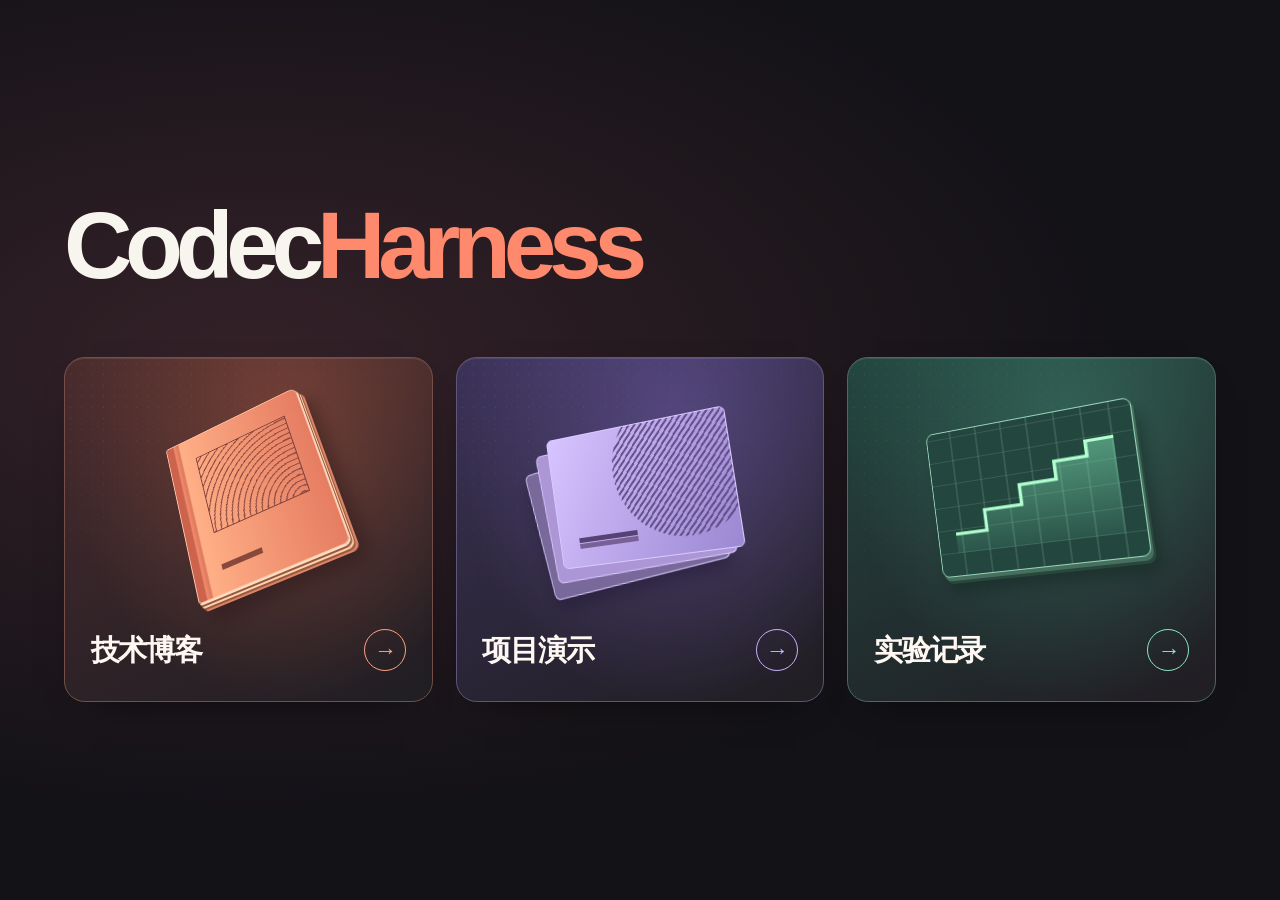
==== commit 2859d078: "Present the three homepage destinations as illustrated cards" ====
--- a/index.html
+++ b/index.html
@@ -6,7 +6,7 @@
   <meta name="description" content="CodecHarness 项目博客、演示文稿与交互式实验记录。">
   <title>CodecHarness 项目主页</title>
   <link rel="stylesheet" href="homepage.css">
-  <link rel="stylesheet" href="landing.css">
+  <link rel="stylesheet" href="landing.css?v=cards1">
   <script>
     const articleSections = ["introduction", "background", "overview", "modules", "request", "search", "evolution", "questions", "future"];
     if (articleSections.includes(location.hash.slice(1))) location.replace("article.html" + location.hash);
@@ -17,12 +17,20 @@
   <main class="frame landing-main">
     <header class="hero">
       <h1 class="wordmark">Codec<b>Harness</b></h1>
-      <div class="frames" aria-hidden="true"><i></i><i></i><i></i><i></i><i></i></div>
     </header>
     <nav class="destinations" aria-label="项目栏目">
-      <a href="article.html">博客<span aria-hidden="true">→</span></a>
-      <a href="slides/">PPT<span aria-hidden="true">→</span></a>
-      <a href="workbench/">实验记录<span aria-hidden="true">→</span></a>
+      <a class="entry journal" href="article.html">
+        <span class="art" aria-hidden="true"><span class="book"><i></i></span></span>
+        <span class="entry-label">技术博客<span class="arrow" aria-hidden="true">→</span></span>
+      </a>
+      <a class="entry deck" href="slides/">
+        <span class="art" aria-hidden="true"><span class="panes"><i></i><i></i><i></i></span></span>
+        <span class="entry-label">项目演示<span class="arrow" aria-hidden="true">→</span></span>
+      </a>
+      <a class="entry lab" href="workbench/">
+        <span class="art" aria-hidden="true"><span class="plot"><i></i></span></span>
+        <span class="entry-label">实验记录<span class="arrow" aria-hidden="true">→</span></span>
+      </a>
     </nav>
   </main>
 </body>
--- a/landing.css
+++ b/landing.css
@@ -1,27 +1,95 @@
 .landing {
-  min-height: 100vh;
   min-height: 100svh;
   display: grid;
   align-items: center;
-  background: radial-gradient(ellipse at 83% 26%, #42262e 0%, transparent 52%), #141317;
+  background: radial-gradient(ellipse at 20% 40%, #342128 0%, transparent 60%), #131217;
 }
-.landing-main { padding-block: clamp(2.5rem, 8vh, 7rem); }
-.landing .hero { padding-block: clamp(4rem, 12vw, 11rem); }
-.landing .wordmark { font-size: clamp(3rem, 8.5vw, 8rem); }
-.destinations { display: grid; grid-template-columns: repeat(3, minmax(0, 1fr)); gap: clamp(.8rem, 2vw, 2rem); }
-.destinations a {
+.landing-main { width: min(90%, 76rem); padding-block: clamp(3rem, 8vh, 7rem); }
+.landing .hero { padding: 0 0 clamp(2.2rem, 5vw, 4.5rem); }
+.landing .wordmark { font-size: clamp(3rem, 7.4vw, 7.1rem); }
+.destinations { display: grid; grid-template-columns: repeat(3, minmax(0, 1fr)); gap: clamp(.8rem, 1.8vw, 1.8rem); }
+.entry {
+  --accent-card: #ffa180;
+  --surface: #492b2d;
+  --halo: #cc694a;
+  display: grid;
+  grid-template-rows: 1fr auto;
+  position: relative;
+  isolation: isolate;
+  overflow: hidden;
+  color: #fff7f2;
+  aspect-ratio: 1.07;
+  border: 1px solid color-mix(in srgb, var(--accent-card) 38%, #221f26);
+  border-radius: 1.3rem;
+  background: radial-gradient(ellipse at 60% 20%, color-mix(in srgb, var(--halo) 38%, transparent), transparent 72%), linear-gradient(155deg, var(--surface), #211e24 96%);
+  box-shadow: inset 0 1px 0 #ffffff17, 0 16px 40px -28px #000;
+  transition: transform .22s ease, border-color .22s ease, box-shadow .22s ease;
+}
+.deck { --accent-card: #c8b0ff; --surface: #3b3258; --halo: #8c73d6; }
+.lab { --accent-card: #8ae7bf; --surface: #23463f; --halo: #4b9f85; }
+.entry:hover, .entry:focus-visible {
+  text-decoration: none;
+  border-color: var(--accent-card);
+  box-shadow: inset 0 1px 0 #ffffff22, 0 18px 44px -22px color-mix(in srgb, var(--halo) 48%, transparent);
+}
+.entry:focus-visible { outline: 3px solid var(--accent-card); outline-offset: 4px; }
+.entry-label {
   display: flex;
   align-items: center;
   justify-content: space-between;
   gap: .5rem;
-  padding: clamp(1rem, 2vw, 1.8rem) .2rem;
-  border-block: 1px solid #625158;
-  font-size: clamp(1.35rem, 2.3vw, 2.2rem);
-  font-weight: 600;
+  padding: 0 clamp(1rem, 2vw, 2rem) clamp(1rem, 2vw, 1.8rem);
+  font-size: clamp(1.35rem, 2.3vw, 2.1rem);
+  font-weight: 650;
+  letter-spacing: -.04em;
 }
-.destinations a span { color: var(--accent); font-weight: 400; }
-.destinations a:hover, .destinations a:focus-visible { color: var(--accent); border-color: var(--accent); text-decoration: none; }
-@media (max-width: 40rem) {
-  .destinations { grid-template-columns: 1fr; gap: 0; }
-  .destinations a + a { border-top: 0; }
+.arrow {
+  display: grid; place-items: center; width: 1.85em; height: 1.85em;
+  border-radius: 50%; border: 1px solid currentColor; color: var(--accent-card);
+  font: 400 .77em/1 sans-serif;
 }
+.art { position: relative; display: grid; place-items: center; min-height: 0; pointer-events: none; }
+.art::before {
+  content: ""; position: absolute; inset: 0;
+  background-image: radial-gradient(#ffffff38 .7px, transparent 1px);
+  background-size: 11px 11px; mask-image: linear-gradient(150deg, #0008, transparent 78%);
+}
+.art > span { position: relative; display: block; }
+.book {
+  width: 43%; aspect-ratio: .85;
+  transform: perspective(650px) rotateX(25deg) rotateY(-24deg) rotateZ(-15deg);
+  border: 1px solid #ffc5ad; border-radius: 3px 8px 7px 3px;
+  background: linear-gradient(90deg, #cb634d 5%, #f28a6b 6%, #db785e 9%, #ffaf86 10%, #e67d62);
+  box-shadow: 1px 2px #ffe1bf, 2px 4px #945847, 3px 6px #ffd3a8, 4px 8px #9b5543, 6px 10px #db8465, 12px 21px 18px #29131677;
+}
+.book i { position: absolute; inset: 14% 12% 35% 20%; border: 1px solid #7c403b; background: repeating-radial-gradient(ellipse at 95% 105%, transparent 0 5px, #8b473e 5.5px 6.5px); }
+.book::after { content: ""; position: absolute; left: 20%; bottom: 13%; width: 28%; height: 3%; background: #88483b; }
+.panes { width: 52%; aspect-ratio: 1.4; transform: perspective(600px) rotateY(-18deg) rotateZ(-9deg); }
+.panes i { position: absolute; inset: 0; border: 1px solid #dacaff; border-radius: 6px; }
+.panes i:first-child { transform: translate(-12%, 15%) rotate(-7deg); background: #78699a; box-shadow: 0 9px 17px #20153380; }
+.panes i:nth-child(2) { transform: translate(-6%, 7%) rotate(-3deg); background: #ac96d6; }
+.panes i:last-child { overflow: hidden; background: linear-gradient(120deg,#d8c4ff,#9c88d3); }
+.panes i:last-child::before { content: ""; position: absolute; aspect-ratio: 1; width: 77%; top: -20%; right: -13%; border-radius: 50%; background: repeating-linear-gradient(132deg,#655089 0 2px,transparent 2px 5px); }
+.panes i:last-child::after { content: ""; position: absolute; left: 11%; bottom: 18%; width: 34%; height: 4%; background: #574274; box-shadow: 0 6px #796097; }
+.plot {
+  width: 60%; aspect-ratio: 1.45; transform: perspective(650px) rotateY(-19deg) rotateZ(-8deg);
+  border: 1px solid #98d6b8; border-radius: 8px; overflow: hidden;
+  background: repeating-linear-gradient(0deg, transparent 0 15%,#628c7955 15% 16%), repeating-linear-gradient(90deg,transparent 0 12%,#628c7955 12% 13%), #23463e;
+  box-shadow: 2px 4px #476f60, 4px 7px #28483c, 7px 16px 16px #10241f88;
+}
+.plot i, .plot::after { position: absolute; inset: 15% 9% 15%; }
+.plot i { background: linear-gradient(0deg, #76e5b718, #80e2b592); clip-path: polygon(0 81%,20% 81%,20% 61%,43% 61%,43% 42%,65% 42%,65% 25%,84% 25%,84% 11%,100% 11%,100% 100%,0 100%); }
+.plot::after { content: ""; background: #b0ffcf; clip-path: polygon(0 79%,19% 79%,19% 59%,42% 59%,42% 40%,64% 40%,64% 23%,83% 23%,83% 9%,100% 9%,100% 12%,85% 12%,85% 26%,66% 26%,66% 43%,44% 43%,44% 62%,21% 62%,21% 82%,0 82%); }
+@media (hover: hover) and (prefers-reduced-motion: no-preference) {
+  .entry:hover { transform: translateY(-6px); }
+  .entry .art { transition: transform .28s ease; }
+  .entry:hover .art { transform: scale(1.045); }
+}
+@media (max-width: 44rem) {
+  .destinations { grid-template-columns: 1fr; }
+  .entry { aspect-ratio: auto; min-height: 7rem; grid-template-columns: 7.6rem 1fr; grid-template-rows: auto; }
+  .art { order: 0; }
+  .entry-label { padding: 1rem 1.2rem 1rem .3rem; }
+  .book { width: 41%; } .panes { width: 54%; } .plot { width: 62%; }
+}
+@media (prefers-reduced-motion: reduce) { .entry { transition: none; } }
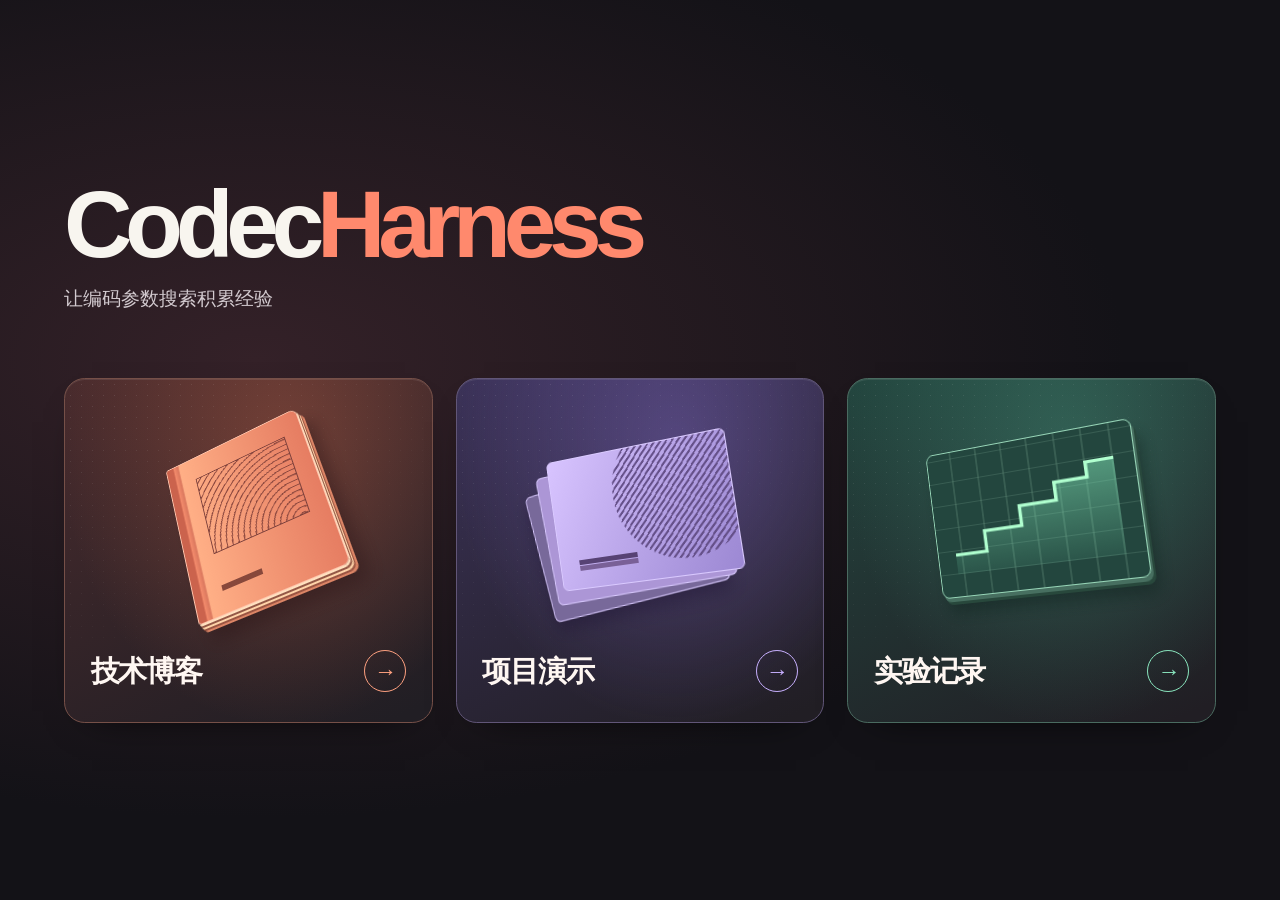
==== commit c14c4252: "Add the project subtitle below the homepage wordmark" ====
--- a/index.html
+++ b/index.html
@@ -17,6 +17,7 @@
   <main class="frame landing-main">
     <header class="hero">
       <h1 class="wordmark">Codec<b>Harness</b></h1>
+      <p class="lead">让编码参数搜索积累经验</p>
     </header>
     <nav class="destinations" aria-label="项目栏目">
       <a class="entry journal" href="article.html">
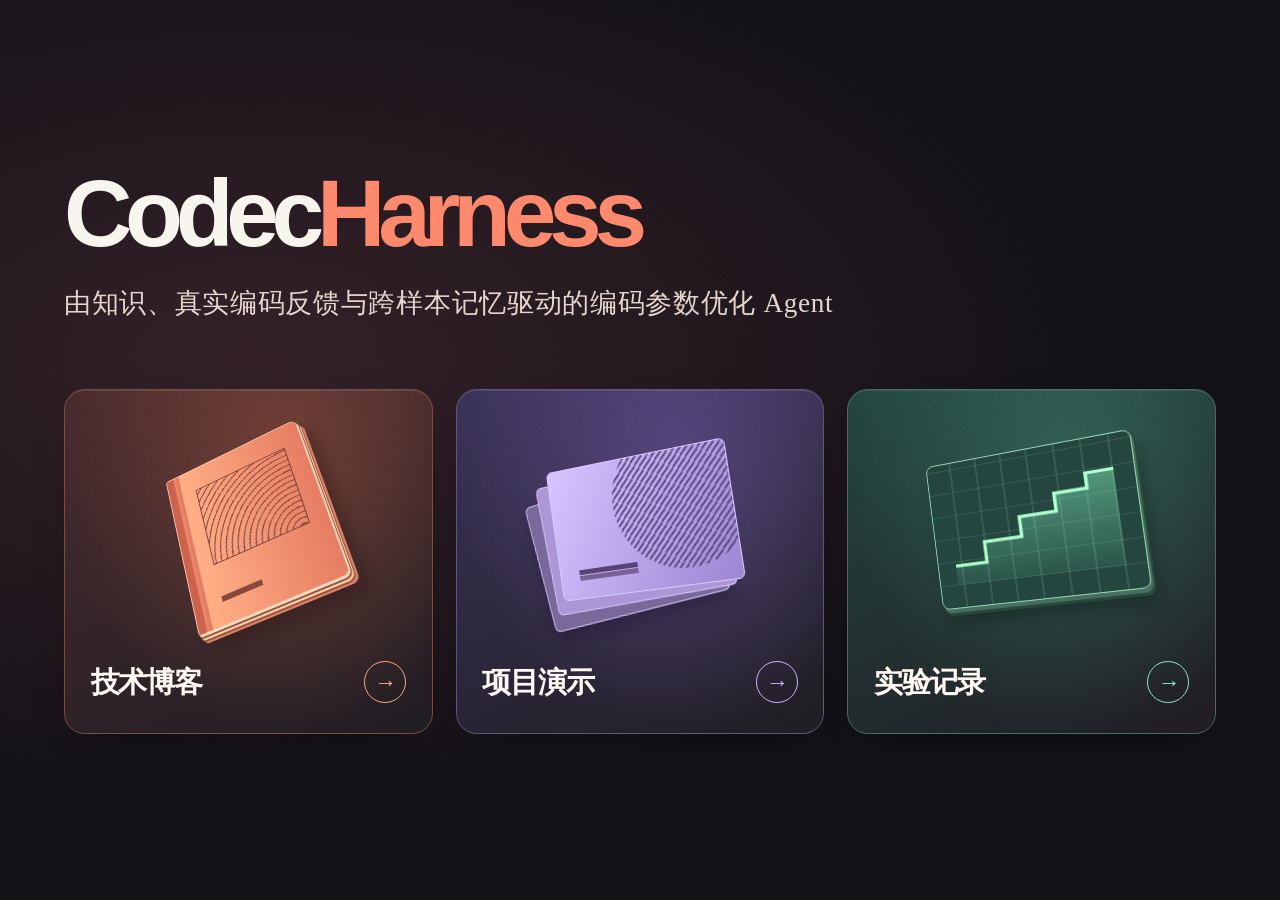
==== commit 0cdc5159: "Refine the homepage subtitle and its responsive Chinese typography" ====
--- a/index.html
+++ b/index.html
@@ -6,7 +6,7 @@
   <meta name="description" content="CodecHarness 项目博客、演示文稿与交互式实验记录。">
   <title>CodecHarness 项目主页</title>
   <link rel="stylesheet" href="homepage.css">
-  <link rel="stylesheet" href="landing.css?v=cards1">
+  <link rel="stylesheet" href="landing.css?v=c97a0c13adb8">
   <script>
     const articleSections = ["introduction", "background", "overview", "modules", "request", "search", "evolution", "questions", "future"];
     if (articleSections.includes(location.hash.slice(1))) location.replace("article.html" + location.hash);
@@ -17,7 +17,7 @@
   <main class="frame landing-main">
     <header class="hero">
       <h1 class="wordmark">Codec<b>Harness</b></h1>
-      <p class="lead">让编码参数搜索积累经验</p>
+      <p class="landing-subtitle"><span>由知识、真实编码反馈与跨样本记忆</span><span>驱动的编码参数优化 Agent</span></p>
     </header>
     <nav class="destinations" aria-label="项目栏目">
       <a class="entry journal" href="article.html">
--- a/landing.css
+++ b/landing.css
@@ -7,6 +7,16 @@
 .landing-main { width: min(90%, 76rem); padding-block: clamp(3rem, 8vh, 7rem); }
 .landing .hero { padding: 0 0 clamp(2.2rem, 5vw, 4.5rem); }
 .landing .wordmark { font-size: clamp(3rem, 7.4vw, 7.1rem); }
+.landing-subtitle {
+  margin-top: clamp(.8rem, 1.6vw, 1.4rem);
+  color: #e6d5ce;
+  font-family: "Noto Serif CJK SC", "Source Han Serif SC", "Songti SC", "STSong", "SimSun", serif;
+  font-size: clamp(1.125rem, .9rem + 1vw, 1.75rem);
+  font-weight: 500;
+  line-height: 1.6;
+  letter-spacing: .025em;
+}
+.landing-subtitle span { display: inline-block; max-width: 100%; }
 .destinations { display: grid; grid-template-columns: repeat(3, minmax(0, 1fr)); gap: clamp(.8rem, 1.8vw, 1.8rem); }
 .entry {
   --accent-card: #ffa180;
